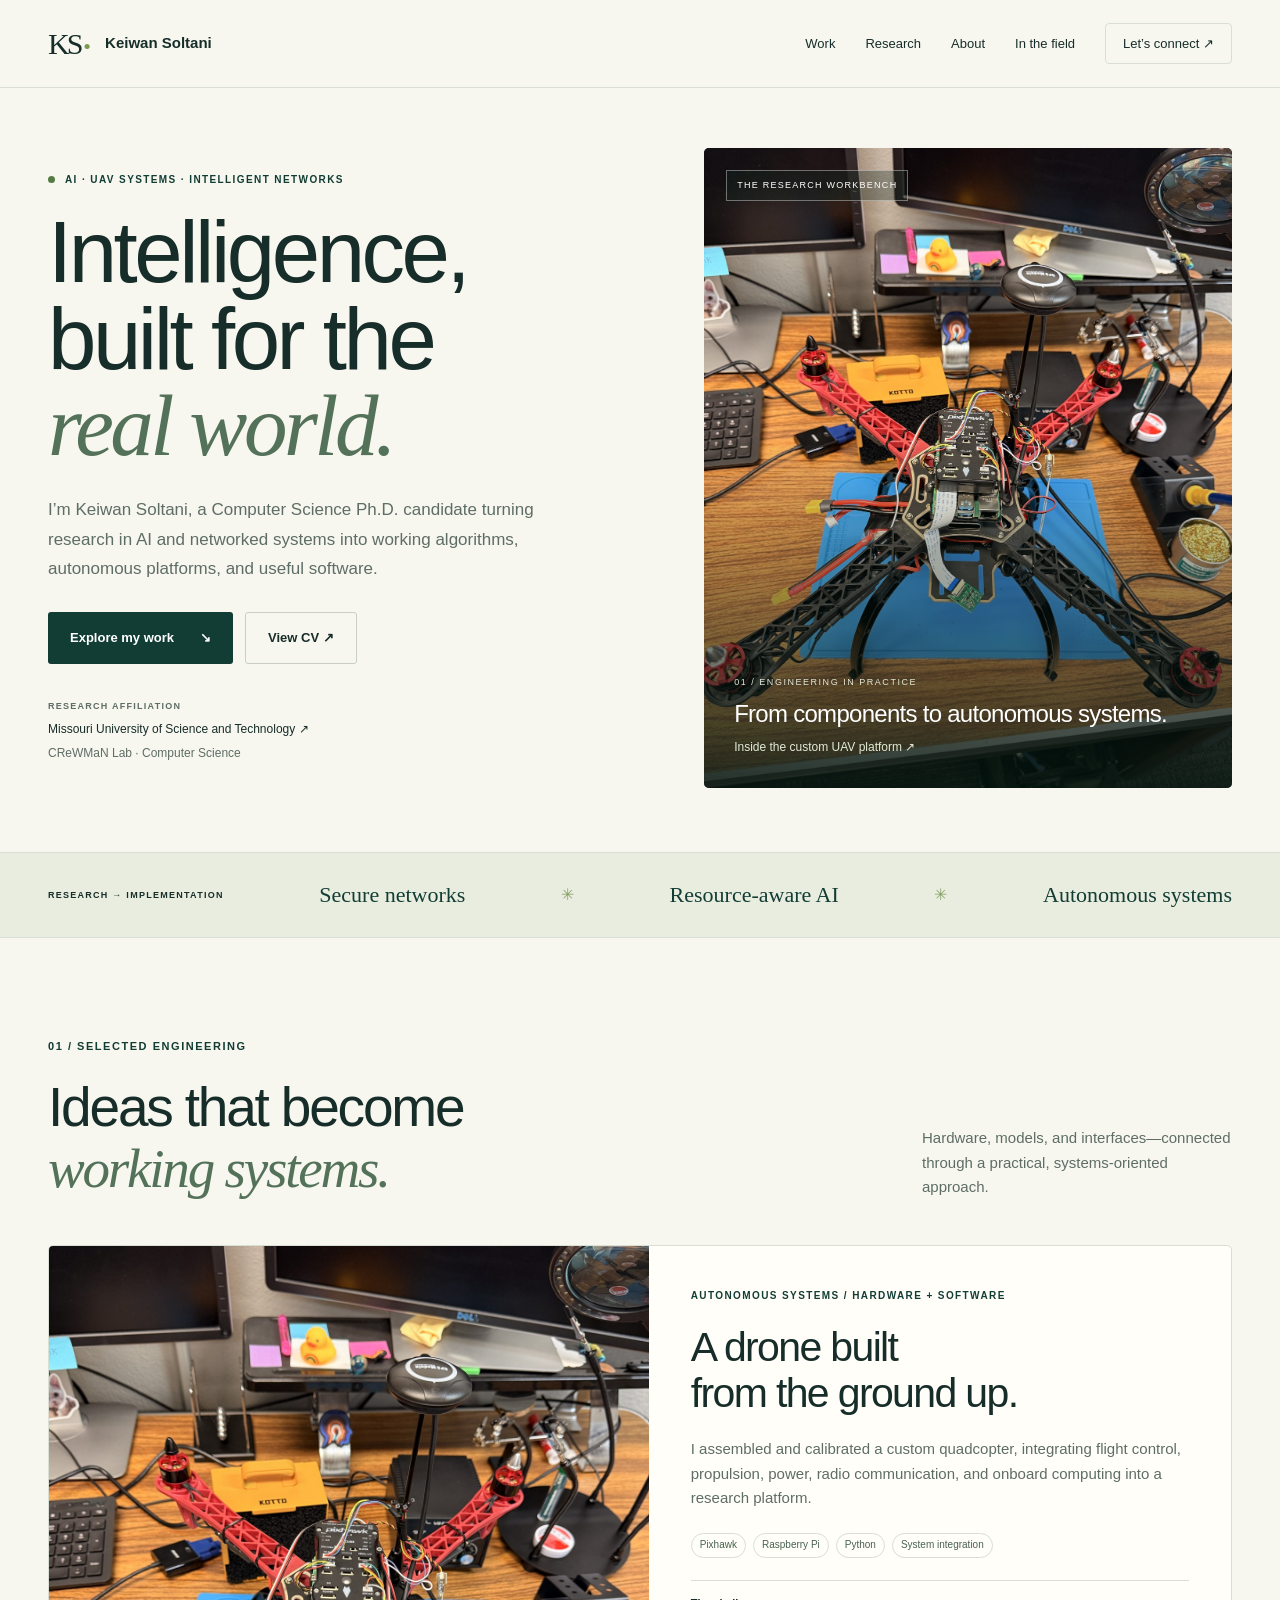
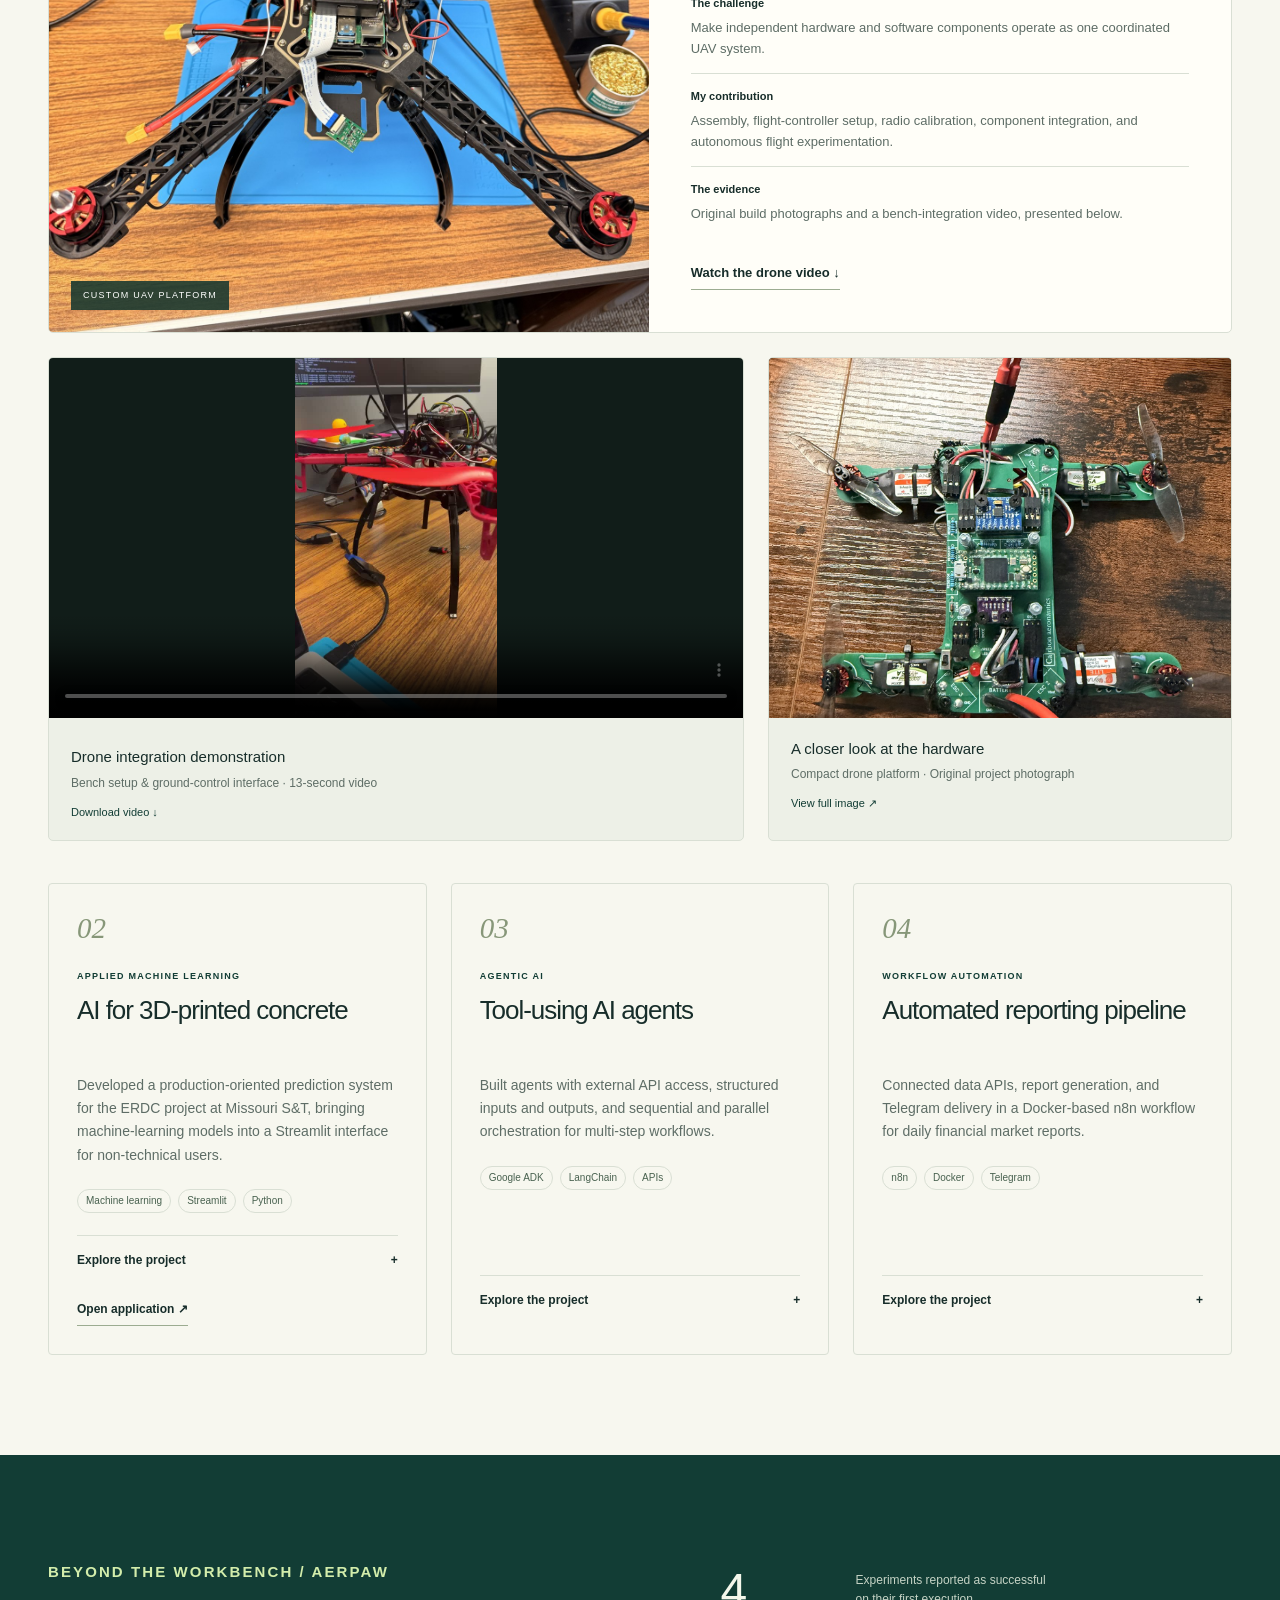
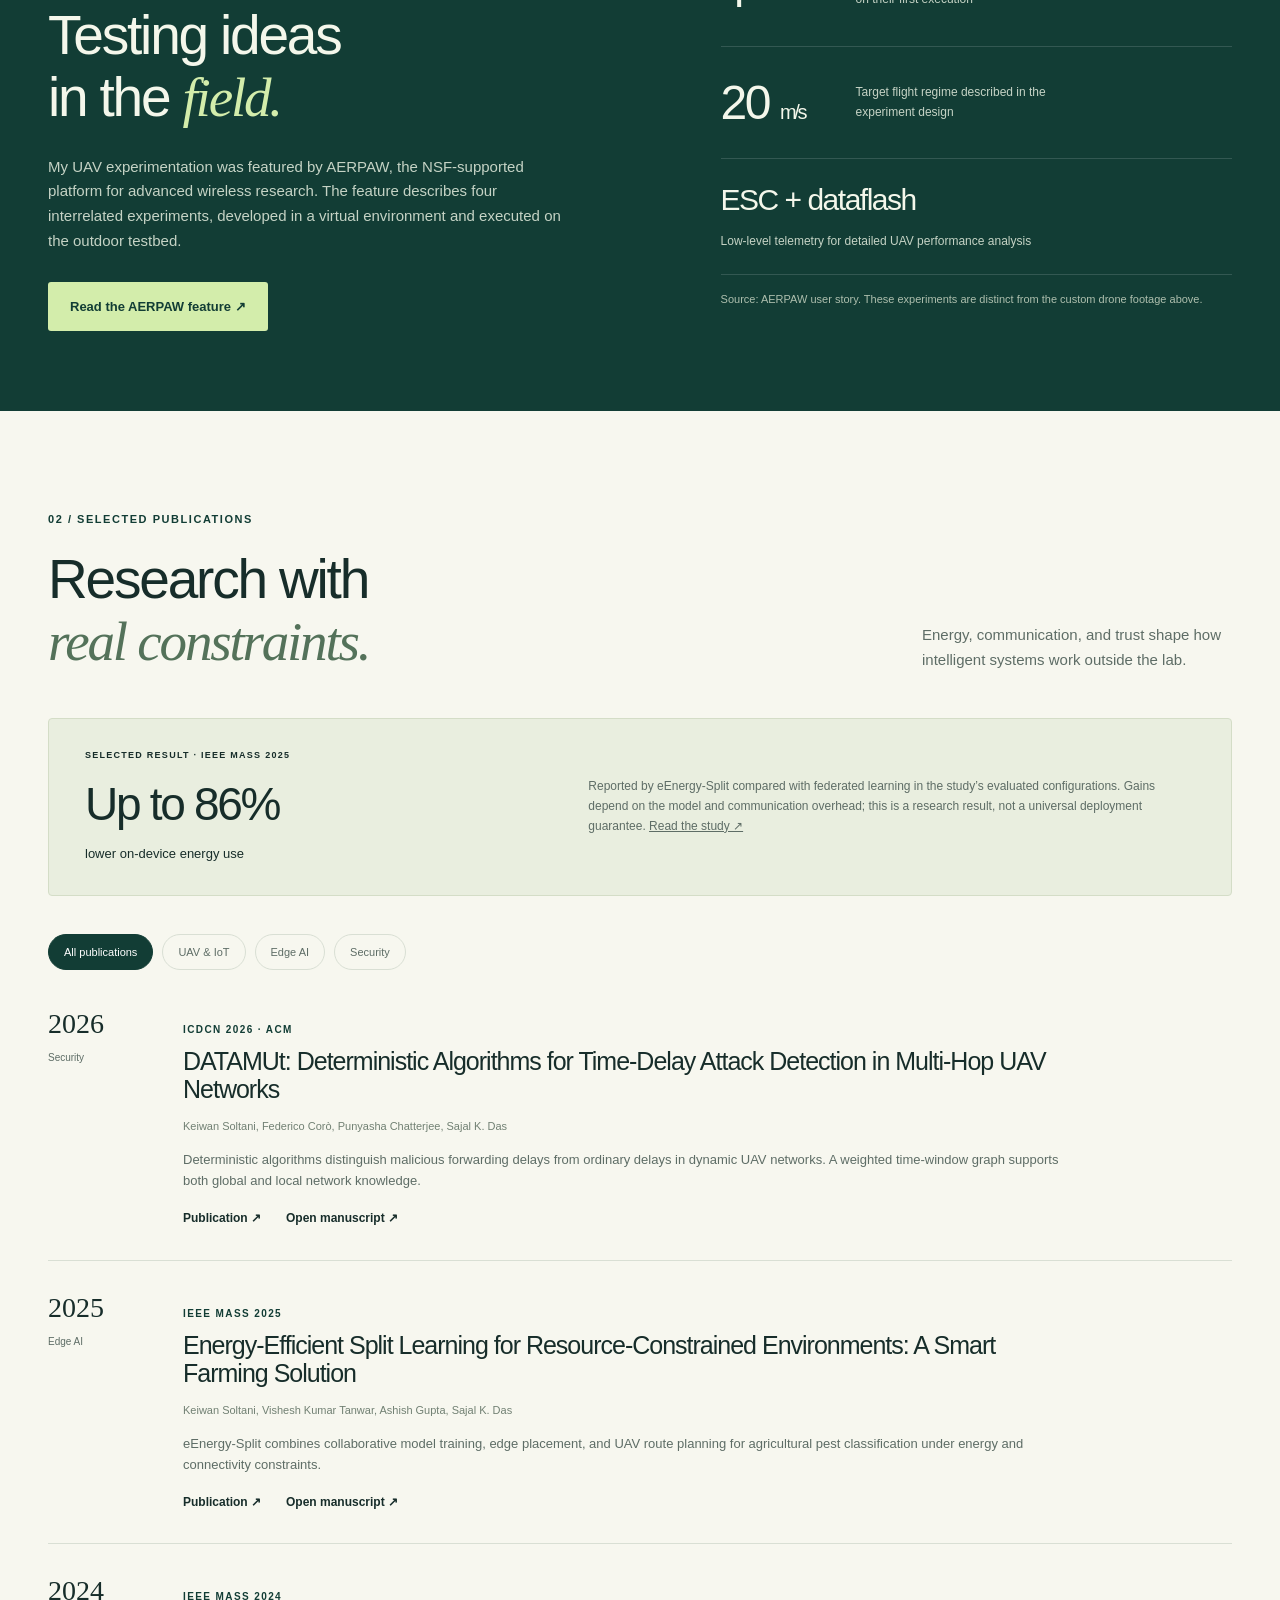
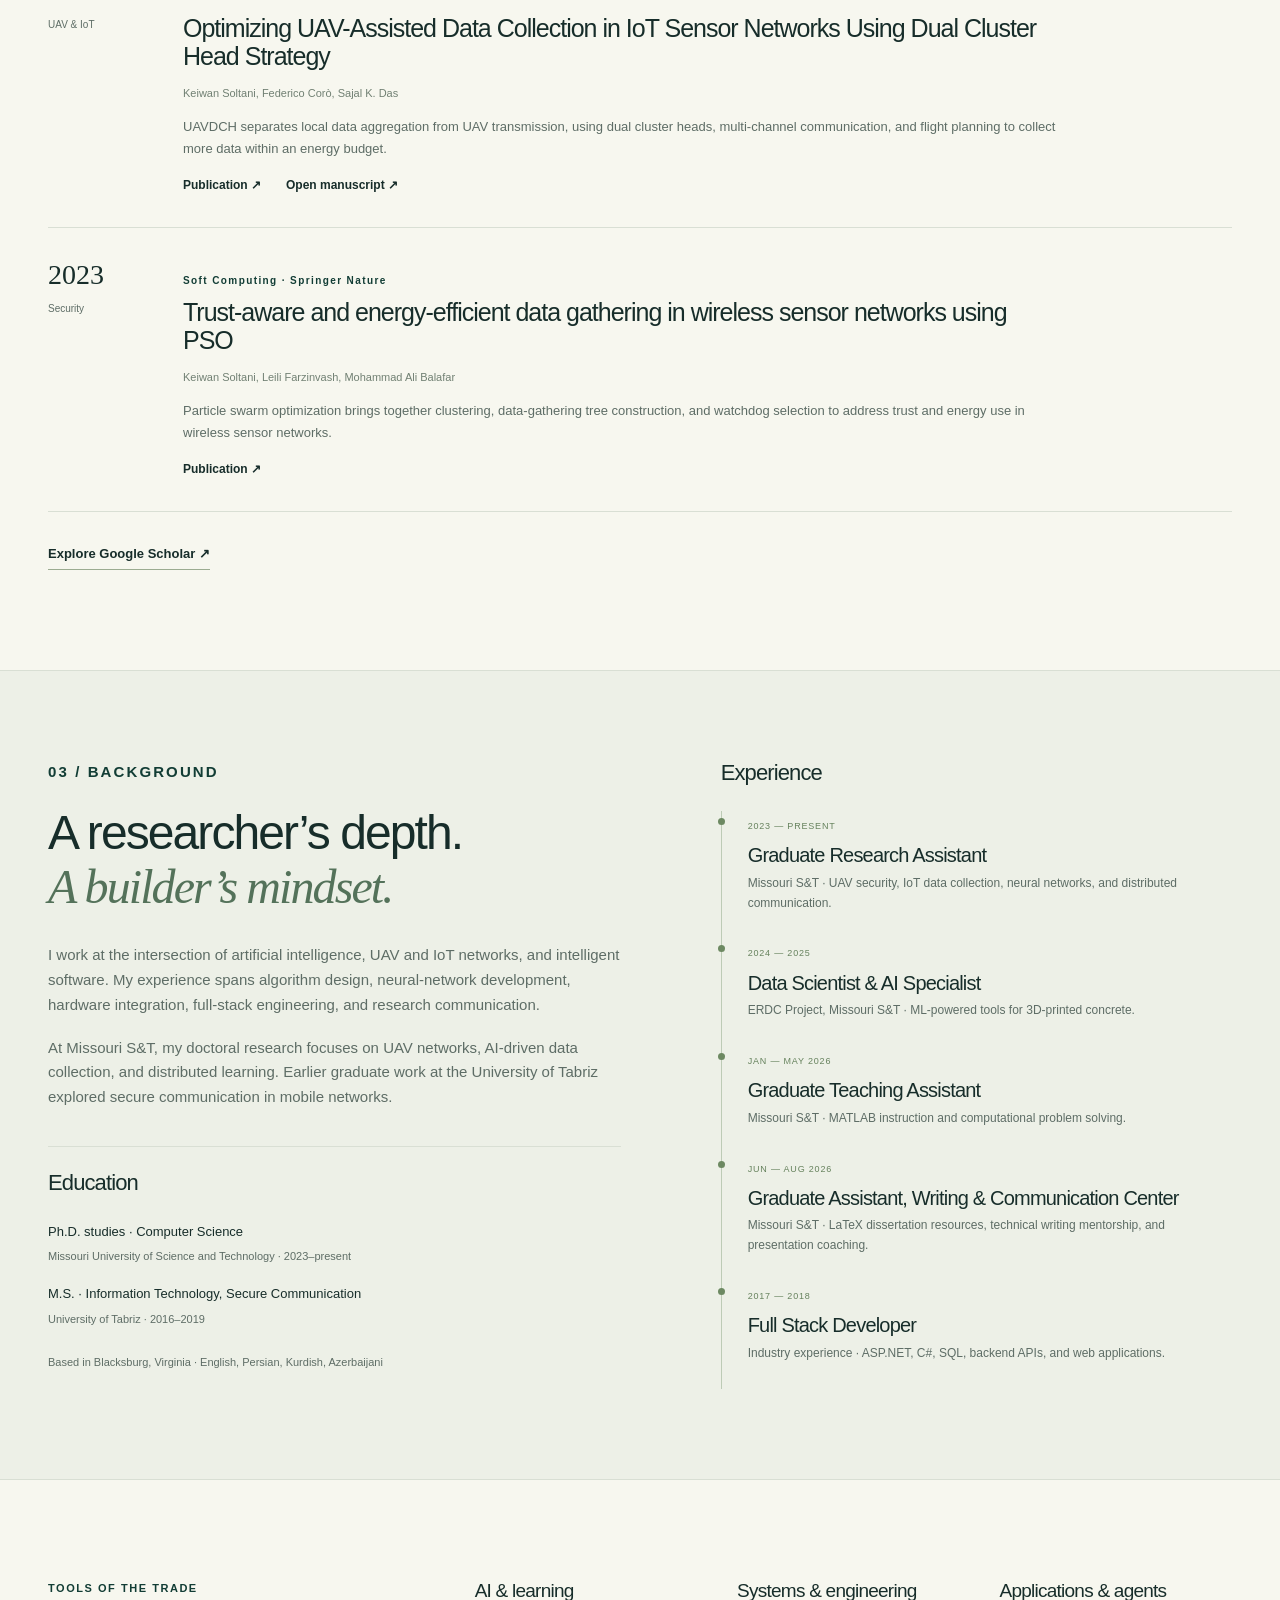
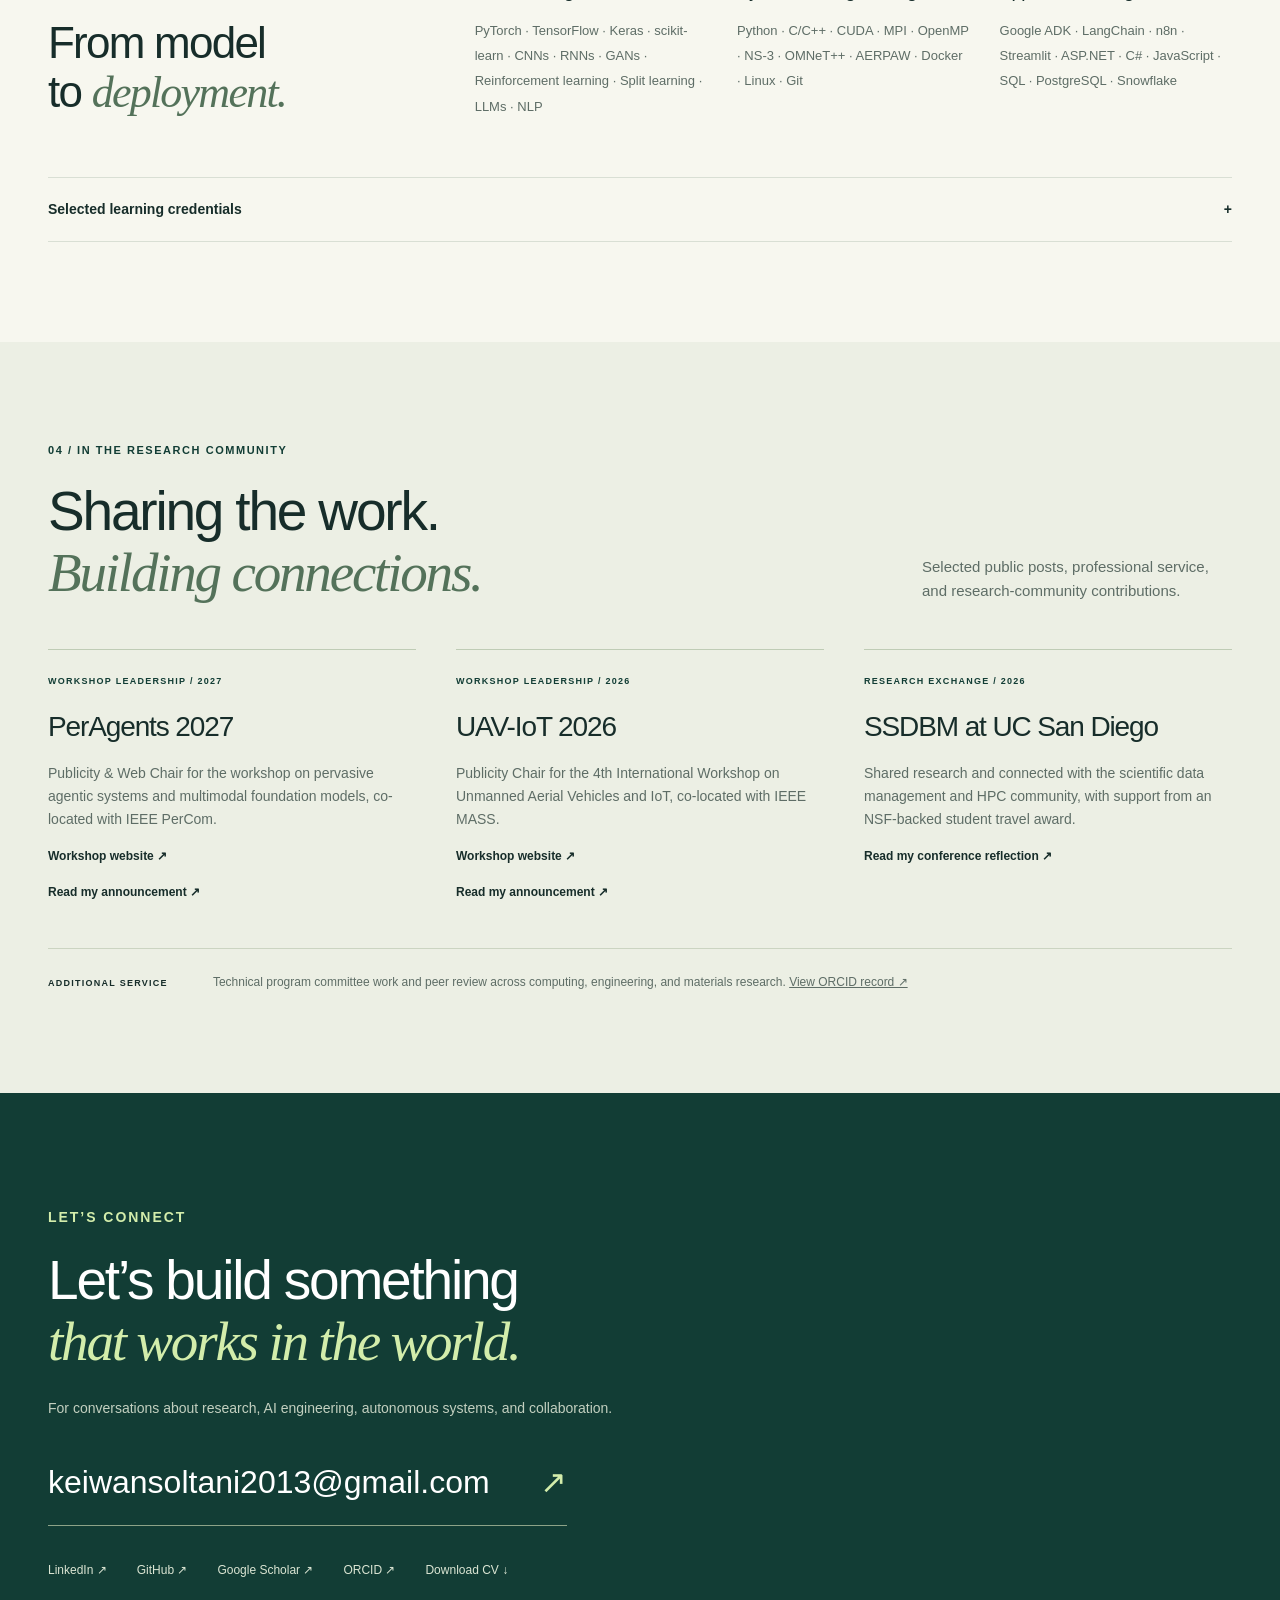
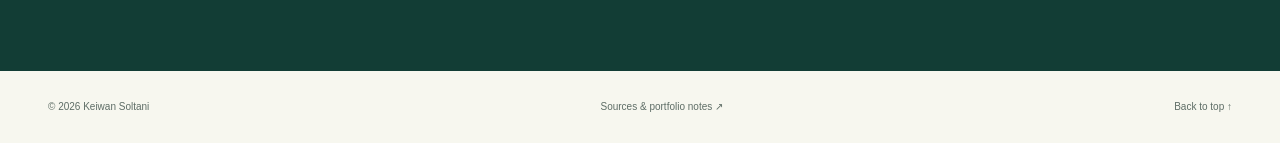
==== index.html @ 692d82db "Create professional portfolio for GitHub Pages" ====
<!doctype html><html lang="en"><head><meta charset="utf-8"><meta name="viewport" content="width=device-width,initial-scale=1"><meta name="description" content="Keiwan Soltani — Computer Science Ph.D. candidate building intelligent UAV systems, efficient machine learning, and practical AI applications."><meta name="theme-color" content="#123d35"><title>Keiwan Soltani · AI & Autonomous Systems</title><link rel="icon" href="favicon.svg" type="image/svg+xml"><link rel="stylesheet" href="style.css?v=2"></head><body>
<a class="skip" href="#main">Skip to content</a><header><a class="brand" href="#home" aria-label="Keiwan Soltani home"><span class="monogram">KS<span>•</span></span><span>Keiwan Soltani</span></a><button id="menu" aria-label="Open navigation" aria-expanded="false" aria-controls="nav">Menu <span>☰</span></button><nav id="nav"><a href="#work">Work</a><a href="#research">Research</a><a href="#about">About</a><a href="#updates">In the field</a><a class="nav-contact" href="#contact">Let’s connect ↗</a></nav></header>
<main id="main"><section class="hero wrap" id="home"><div class="hero-copy"><p class="eyebrow"><span class="dot"></span> AI · UAV SYSTEMS · INTELLIGENT NETWORKS</p><h1>Intelligence,<br>built for the<br><em>real world.</em></h1><p class="intro">I’m Keiwan Soltani, a Computer Science Ph.D. candidate turning research in AI and networked systems into working algorithms, autonomous platforms, and useful software.</p><div class="actions"><a class="button" href="#work">Explore my work <span>↘</span></a><a class="button secondary" href="assets/Keiwan_Soltani_CV.pdf" target="_blank">View CV ↗</a></div><div class="affiliation"><span class="small-label">RESEARCH AFFILIATION</span><a href="https://cs.mst.edu/research/labs/crewman/people/students/" target="_blank" rel="noopener">Missouri University of Science and Technology ↗</a><span>CReWMaN Lab · Computer Science</span></div></div><figure class="hero-photo"><img src="assets/drone.jpg" alt="Custom quadcopter on a workbench with Pixhawk flight controller, companion computer, GPS module, and integrated wiring" fetchpriority="high"><figcaption><span>01 / ENGINEERING IN PRACTICE</span><strong>From components to autonomous systems.</strong><a href="#drone">Inside the custom UAV platform ↗</a></figcaption><span class="photo-tag">THE RESEARCH WORKBENCH</span></figure></section>
<div class="focus-strip"><div class="wrap"><span>RESEARCH → IMPLEMENTATION</span><p>Secure networks</p><i>✳</i><p>Resource-aware AI</p><i>✳</i><p>Autonomous systems</p></div></div>
<section id="work" class="section wrap"><div class="section-head"><div><p class="eyebrow">01 / SELECTED ENGINEERING</p><h2>Ideas that become<br><em>working systems.</em></h2></div><p>Hardware, models, and interfaces—connected through a practical, systems-oriented approach.</p></div>
<article class="feature-project" id="drone"><div class="project-media"><img src="assets/drone.jpg" alt="Full custom quadcopter assembly on an electronics workbench" loading="lazy"><span class="media-label">CUSTOM UAV PLATFORM</span></div><div class="project-copy"><p class="eyebrow">AUTONOMOUS SYSTEMS / HARDWARE + SOFTWARE</p><h3>A drone built<br>from the ground up.</h3><p>I assembled and calibrated a custom quadcopter, integrating flight control, propulsion, power, radio communication, and onboard computing into a research platform.</p><div class="tags"><span>Pixhawk</span><span>Raspberry Pi</span><span>Python</span><span>System integration</span></div><dl class="project-details"><div><dt>The challenge</dt><dd>Make independent hardware and software components operate as one coordinated UAV system.</dd></div><div><dt>My contribution</dt><dd>Assembly, flight-controller setup, radio calibration, component integration, and autonomous flight experimentation.</dd></div><div><dt>The evidence</dt><dd>Original build photographs and a bench-integration video, presented below.</dd></div></dl><a class="inline-link" href="#flight">Watch the drone video ↓</a></div></article>
<div class="media-grid" id="flight"><figure><video controls playsinline preload="metadata" poster="assets/video-poster.jpg"><source src="assets/drone.mp4" type="video/mp4"><p>Your browser cannot play this clip. <a href="assets/drone.mp4">Download the video</a>.</p></video><figcaption><strong>Drone integration demonstration</strong><span>Bench setup & ground-control interface · 13-second video</span><a href="assets/drone.mp4" download>Download video ↓</a></figcaption></figure><figure><a href="assets/mini-drone.jpg" target="_blank" aria-label="Open detailed photograph of the compact drone"><img src="assets/mini-drone.jpg" alt="Compact quadcopter with exposed circuit boards, motor controllers, power wiring, and four propellers" loading="lazy"></a><figcaption><strong>A closer look at the hardware</strong><span>Compact drone platform · Original project photograph</span><a href="assets/mini-drone.jpg" target="_blank">View full image ↗</a></figcaption></figure></div>
<div class="project-grid"><article class="project-card"><span class="project-number">02</span><p class="eyebrow">APPLIED MACHINE LEARNING</p><h3>AI for 3D-printed concrete</h3><p>Developed a production-oriented prediction system for the ERDC project at Missouri S&T, bringing machine-learning models into a Streamlit interface for non-technical users.</p><div class="tags"><span>Machine learning</span><span>Streamlit</span><span>Python</span></div><details><summary>Explore the project <span>+</span></summary><p>Designed the application interface and connected backend models to interactive predictions, supporting practical use of AI in 3D-printed concrete optimization.</p><p class="note">Data Scientist & AI Specialist · January 2024–December 2025. Project description from the supplied CV; no public benchmark is asserted.</p></details><a class="inline-link" href="https://erdcui3dp.streamlit.app/" target="_blank" rel="noopener">Open application ↗</a></article>
<article class="project-card"><span class="project-number">03</span><p class="eyebrow">AGENTIC AI</p><h3>Tool-using AI agents</h3><p>Built agents with external API access, structured inputs and outputs, and sequential and parallel orchestration for multi-step workflows.</p><div class="tags"><span>Google ADK</span><span>LangChain</span><span>APIs</span></div><details><summary>Explore the project <span>+</span></summary><p>Implemented tool calling and session management to connect reasoning steps with automated task execution. The architecture supports coordinated workflows across multiple agents.</p><p class="note">Project described in the supplied CV. Code availability and performance benchmarks are not claimed.</p></details></article>
<article class="project-card"><span class="project-number">04</span><p class="eyebrow">WORKFLOW AUTOMATION</p><h3>Automated reporting pipeline</h3><p>Connected data APIs, report generation, and Telegram delivery in a Docker-based n8n workflow for daily financial market reports.</p><div class="tags"><span>n8n</span><span>Docker</span><span>Telegram</span></div><details><summary>Explore the project <span>+</span></summary><p>Built the end-to-end workflow to collect information about gold, silver, Bitcoin, and other cryptocurrencies, then generate and distribute reports automatically.</p><p class="note">Project described in the supplied CV. The workflow connects data collection, processing, and delivery.</p></details></article></div></section>
<section class="field-section"><div class="wrap field-layout"><div><p class="eyebrow">BEYOND THE WORKBENCH / AERPAW</p><h2>Testing ideas<br>in the <em>field.</em></h2><p>My UAV experimentation was featured by AERPAW, the NSF-supported platform for advanced wireless research. The feature describes four interrelated experiments, developed in a virtual environment and executed on the outdoor testbed.</p><a class="button light" href="https://aerpaw.org/user-story/pushing-the-limits-high-speed-uav-experimentation-and-deep-telemetry-with-aerpaw/" target="_blank" rel="noopener">Read the AERPAW feature ↗</a></div><div class="field-facts"><div><strong>4</strong><p>Experiments reported as successful on their first execution</p></div><div><strong>20 <small>m/s</small></strong><p>Target flight regime described in the experiment design</p></div><div><strong>ESC + dataflash</strong><p>Low-level telemetry for detailed UAV performance analysis</p></div><span class="note">Source: AERPAW user story. These experiments are distinct from the custom drone footage above.</span></div></div></section>
<section id="research" class="section wrap"><div class="section-head"><div><p class="eyebrow">02 / SELECTED PUBLICATIONS</p><h2>Research with<br><em>real constraints.</em></h2></div><p>Energy, communication, and trust shape how intelligent systems work outside the lab.</p></div><div class="research-highlight"><div><span class="small-label">SELECTED RESULT · IEEE MASS 2025</span><strong>Up to 86%</strong><span>lower on-device energy use</span></div><p>Reported by eEnergy-Split compared with federated learning in the study’s evaluated configurations. Gains depend on the model and communication overhead; this is a research result, not a universal deployment guarantee. <a href="https://arxiv.org/abs/2509.02549" target="_blank" rel="noopener">Read the study ↗</a></p></div><div class="filters" aria-label="Filter publications"><button class="active" aria-pressed="true" data-filter="All">All publications</button><button aria-pressed="false" data-filter="UAV & IoT">UAV & IoT</button><button aria-pressed="false" data-filter="Edge AI">Edge AI</button><button aria-pressed="false" data-filter="Security">Security</button></div><p id="pub-count" class="sr-only" aria-live="polite">4 publications shown</p><div class="publications"><article class="pub" data-category="Security"><div class="pub-year">2026<span>Security</span></div><div><p class="eyebrow">ICDCN 2026 · ACM</p><h3>DATAMUt: Deterministic Algorithms for Time-Delay Attack Detection in Multi-Hop UAV Networks</h3><p class="authors">Keiwan Soltani, Federico Corò, Punyasha Chatterjee, Sajal K. Das</p><p>Deterministic algorithms distinguish malicious forwarding delays from ordinary delays in dynamic UAV networks. A weighted time-window graph supports both global and local network knowledge.</p><div class="textlinks"><a href="https://doi.org/10.1145/3772290.3772293" target="_blank" rel="noopener">Publication ↗</a><a href="https://arxiv.org/abs/2505.07670" target="_blank" rel="noopener">Open manuscript ↗</a></div></div></article><article class="pub" data-category="Edge AI"><div class="pub-year">2025<span>Edge AI</span></div><div><p class="eyebrow">IEEE MASS 2025</p><h3>Energy-Efficient Split Learning for Resource-Constrained Environments: A Smart Farming Solution</h3><p class="authors">Keiwan Soltani, Vishesh Kumar Tanwar, Ashish Gupta, Sajal K. Das</p><p>eEnergy-Split combines collaborative model training, edge placement, and UAV route planning for agricultural pest classification under energy and connectivity constraints.</p><div class="textlinks"><a href="https://doi.org/10.1109/MASS66014.2025.00028" target="_blank" rel="noopener">Publication ↗</a><a href="https://arxiv.org/abs/2509.02549" target="_blank" rel="noopener">Open manuscript ↗</a></div></div></article><article class="pub" data-category="UAV & IoT"><div class="pub-year">2024<span>UAV & IoT</span></div><div><p class="eyebrow">IEEE MASS 2024</p><h3>Optimizing UAV-Assisted Data Collection in IoT Sensor Networks Using Dual Cluster Head Strategy</h3><p class="authors">Keiwan Soltani, Federico Corò, Sajal K. Das</p><p>UAVDCH separates local data aggregation from UAV transmission, using dual cluster heads, multi-channel communication, and flight planning to collect more data within an energy budget.</p><div class="textlinks"><a href="https://doi.org/10.1109/MASS62177.2024.00045" target="_blank" rel="noopener">Publication ↗</a><a href="https://par.nsf.gov/servlets/purl/10634068" target="_blank" rel="noopener">Open manuscript ↗</a></div></div></article><article class="pub" data-category="Security"><div class="pub-year">2023<span>Security</span></div><div><p class="eyebrow">Soft Computing · Springer Nature</p><h3>Trust-aware and energy-efficient data gathering in wireless sensor networks using PSO</h3><p class="authors">Keiwan Soltani, Leili Farzinvash, Mohammad Ali Balafar</p><p>Particle swarm optimization brings together clustering, data-gathering tree construction, and watchdog selection to address trust and energy use in wireless sensor networks.</p><div class="textlinks"><a href="https://doi.org/10.1007/s00500-023-07856-z" target="_blank" rel="noopener">Publication ↗</a></div></div></article></div><a class="inline-link" href="https://scholar.google.com/citations?user=CC1VnzsAAAAJ&hl=en" target="_blank" rel="noopener">Explore Google Scholar ↗</a></section>
<section id="about" class="about-section"><div class="wrap about-layout"><div><p class="eyebrow">03 / BACKGROUND</p><h2>A researcher’s depth.<br><em>A builder’s mindset.</em></h2><p>I work at the intersection of artificial intelligence, UAV and IoT networks, and intelligent software. My experience spans algorithm design, neural-network development, hardware integration, full-stack engineering, and research communication.</p><p>At Missouri S&T, my doctoral research focuses on UAV networks, AI-driven data collection, and distributed learning. Earlier graduate work at the University of Tabriz explored secure communication in mobile networks.</p><div class="education"><h3>Education</h3><p><strong>Ph.D. studies · Computer Science</strong><span>Missouri University of Science and Technology · 2023–present</span></p><p><strong>M.S. · Information Technology, Secure Communication</strong><span>University of Tabriz · 2016–2019</span></p></div><p class="location">Based in Blacksburg, Virginia · English, Persian, Kurdish, Azerbaijani</p></div><div class="timeline"><h3>Experience</h3><article><span>2023 — PRESENT</span><h4>Graduate Research Assistant</h4><p>Missouri S&T · UAV security, IoT data collection, neural networks, and distributed communication.</p></article><article><span>2024 — 2025</span><h4>Data Scientist & AI Specialist</h4><p>ERDC Project, Missouri S&T · ML-powered tools for 3D-printed concrete.</p></article><article><span>JAN — MAY 2026</span><h4>Graduate Teaching Assistant</h4><p>Missouri S&T · MATLAB instruction and computational problem solving.</p></article><article><span>JUN — AUG 2026</span><h4>Graduate Assistant, Writing & Communication Center</h4><p>Missouri S&T · LaTeX dissertation resources, technical writing mentorship, and presentation coaching.</p></article><article><span>2017 — 2018</span><h4>Full Stack Developer</h4><p>Industry experience · ASP.NET, C#, SQL, backend APIs, and web applications.</p></article></div></div></section>
<section class="section wrap capabilities"><div><p class="eyebrow">TOOLS OF THE TRADE</p><h2>From model<br>to <em>deployment.</em></h2></div><div class="skill-columns"><div><h3>AI & learning</h3><p>PyTorch · TensorFlow · Keras · scikit-learn · CNNs · RNNs · GANs · Reinforcement learning · Split learning · LLMs · NLP</p></div><div><h3>Systems & engineering</h3><p>Python · C/C++ · CUDA · MPI · OpenMP · NS-3 · OMNeT++ · AERPAW · Docker · Linux · Git</p></div><div><h3>Applications & agents</h3><p>Google ADK · LangChain · n8n · Streamlit · ASP.NET · C# · JavaScript · SQL · PostgreSQL · Snowflake</p></div></div><details class="credentials"><summary>Selected learning credentials <span>+</span></summary><div><a href="https://courses.nvidia.com/certificates/72aefeae797c41b382a0099c1ffd6757/" target="_blank">Fundamentals of Deep Learning · NVIDIA ↗</a><a href="https://academy.langchain.com/certificates/wjujzbauqf" target="_blank">LangGraph Essentials – Python · LangChain Academy ↗</a><a href="https://coursera.org/verify/L3647NFB7K6J" target="_blank">Supervised Machine Learning: Regression and Classification ↗</a><a href="https://www.datacamp.com/completed/statement-of-accomplishment/track/ca4b25d08356b08bb5f47f8d3e762c70e92acfa1" target="_blank">Associate Data Engineer in SQL · DataCamp ↗</a></div></details></section>
<section id="updates" class="updates-section section"><div class="wrap"><div class="section-head"><div><p class="eyebrow">04 / IN THE RESEARCH COMMUNITY</p><h2>Sharing the work.<br><em>Building connections.</em></h2></div><p>Selected public posts, professional service, and research-community contributions.</p></div><div class="update-grid"><article><p class="eyebrow">WORKSHOP LEADERSHIP / 2027</p><h3>PerAgents 2027</h3><p>Publicity & Web Chair for the workshop on pervasive agentic systems and multimodal foundation models, co-located with IEEE PerCom.</p><a href="https://peragents.github.io/2027/" target="_blank">Workshop website ↗</a><a href="https://www.linkedin.com/posts/keiwan-soltani_peragents2027-percom2027-edgeai-activity-7507898880261337088-XW0P" target="_blank">Read my announcement ↗</a></article><article><p class="eyebrow">WORKSHOP LEADERSHIP / 2026</p><h3>UAV-IoT 2026</h3><p>Publicity Chair for the 4th International Workshop on Unmanned Aerial Vehicles and IoT, co-located with IEEE MASS.</p><a href="https://uav-iot.github.io/" target="_blank">Workshop website ↗</a><a href="https://www.linkedin.com/posts/keiwan-soltani_unmanned-aerial-vehicles-and-iot-activity-7498731604882935808-dtAT" target="_blank">Read my announcement ↗</a></article><article><p class="eyebrow">RESEARCH EXCHANGE / 2026</p><h3>SSDBM at UC San Diego</h3><p>Shared research and connected with the scientific data management and HPC community, with support from an NSF-backed student travel award.</p><a href="https://www.linkedin.com/posts/keiwan-soltani_ssdbm2026-scientificdatamanagement-hpc-activity-7494820489182277632-N_vb" target="_blank">Read my conference reflection ↗</a></article></div><div class="service-note"><span class="small-label">ADDITIONAL SERVICE</span><p>Technical program committee work and peer review across computing, engineering, and materials research. <a href="https://orcid.org/0000-0002-6938-196X" target="_blank">View ORCID record ↗</a></p></div></div></section>
<section id="contact" class="contact-section"><div class="wrap"><p class="eyebrow">LET’S CONNECT</p><h2>Let’s build something<br><em>that works in the world.</em></h2><p>For conversations about research, AI engineering, autonomous systems, and collaboration.</p><a class="email" href="mailto:keiwansoltani2013@gmail.com">keiwansoltani2013@gmail.com <span>↗</span></a><div class="contact-links"><a href="https://www.linkedin.com/in/keiwan-soltani" target="_blank">LinkedIn ↗</a><a href="https://github.com/keiwansoltani" target="_blank">GitHub ↗</a><a href="https://scholar.google.com/citations?user=CC1VnzsAAAAJ&hl=en" target="_blank">Google Scholar ↗</a><a href="https://orcid.org/0000-0002-6938-196X" target="_blank">ORCID ↗</a><a href="assets/Keiwan_Soltani_CV.pdf" download>Download CV ↓</a></div></div></section></main><footer class="wrap"><span>© 2026 Keiwan Soltani</span><a href="sources.html">Sources & portfolio notes ↗</a><a href="#home">Back to top ↑</a></footer><script src="script.js"></script></body></html>
---- style.css ----
:root{--ink:#172d2a;--green:#123d35;--muted:#5e6d66;--paper:#f7f7ef;--line:#d9dfd4;--lime:#d3edab;--serif:Georgia,'Times New Roman',serif}*{box-sizing:border-box}html{scroll-behavior:smooth;scroll-padding-top:100px}body{margin:0;background:var(--paper);color:var(--ink);font-family:Arial,Helvetica,sans-serif;font-size:16px;line-height:1.65}a{color:inherit;text-decoration:none}a:hover{text-decoration:underline;text-underline-offset:5px}a,button,summary{-webkit-tap-highlight-color:transparent}a:focus-visible,button:focus-visible,summary:focus-visible{outline:3px solid #609b2c;outline-offset:6px}button,summary{cursor:pointer}button{font:inherit}img{max-width:100%;display:block}figure,p{margin:0}p+p{margin-top:18px}h1,h2,h3,h4{line-height:1.12;margin:0;font-weight:500;letter-spacing:-.04em}h1{font-size:clamp(62px,6.8vw,104px);line-height:.99}h2{font-size:clamp(38px,4.3vw,62px)}h3{font-size:28px}h4{font-size:21px}em{font-family:var(--serif);font-weight:400;color:#54725a}p{color:var(--muted)}.wrap{width:min(1240px,calc(100% - 96px));margin:auto}.section{padding:100px 0}.eyebrow,.small-label{font-size:11px;font-weight:700;letter-spacing:.14em;line-height:1.5}.eyebrow{margin-bottom:22px;color:var(--green)}header{height:88px;padding:0 48px;display:flex;align-items:center;justify-content:space-between;border-bottom:1px solid var(--line);background:rgba(247,247,239,.97);position:sticky;top:0;z-index:20}.brand{display:flex;align-items:center;gap:17px;font-size:15px;font-weight:600}.monogram{font:30px var(--serif);letter-spacing:-3px}.monogram span{color:#7c9b52;font-size:22px;margin-left:3px}nav{display:flex;align-items:center;gap:30px;font-size:13px}nav .nav-contact{border:1px solid var(--line);padding:9px 17px;border-radius:4px}#menu{display:none}.hero{display:grid;grid-template-columns:1.12fr 1fr;gap:65px;padding-top:60px;padding-bottom:64px;align-items:center}.hero .eyebrow{font-size:10px;display:flex;gap:10px;align-items:center}.dot{height:7px;width:7px;background:#547b43;border-radius:50%}.intro{font-size:17px;line-height:1.75;max-width:490px;margin-top:26px}.actions{display:flex;gap:12px;margin-top:28px;flex-wrap:wrap}.button{display:inline-flex;align-items:center;justify-content:space-between;gap:26px;padding:14px 22px;background:var(--green);color:white;font-size:13px;font-weight:600;border-radius:3px;transition:background .2s}.button:hover{background:#28574b;text-decoration:none}.button.secondary{background:transparent;color:var(--ink);border:1px solid #c9d0c3}.affiliation{display:flex;flex-direction:column;margin-top:36px;font-size:12px;gap:4px;color:var(--muted)}.affiliation .small-label{font-size:9px;margin-bottom:3px}.affiliation a{color:var(--ink)}.hero-photo{position:relative;height:640px;background:#15372e;border-radius:5px;overflow:hidden}.hero-photo>img{width:100%;height:100%;object-fit:cover;object-position:50% 49%}.hero-photo:after{content:'';position:absolute;inset:45% 0 0;background:linear-gradient(transparent,rgba(4,20,15,.88))}.hero-photo figcaption{position:absolute;bottom:30px;left:30px;right:24px;z-index:1;color:white;display:grid;gap:9px}.hero-photo figcaption span{font-size:9px;letter-spacing:.17em;color:#e0e8d5}.hero-photo strong{font-size:24px;font-weight:500;line-height:1.25;letter-spacing:-.03em}.hero-photo figcaption a{font-size:12px;color:#e3ecd6}.photo-tag{position:absolute;top:22px;left:22px;color:white;border:1px solid #ffffff60;background:#12292155;padding:7px 10px;font-size:9px;letter-spacing:.14em}.focus-strip{background:#e9eddf;border-block:1px solid var(--line)}.focus-strip .wrap{display:flex;justify-content:space-between;align-items:center;gap:20px;padding-block:24px}.focus-strip span{font-size:9px;letter-spacing:.14em;font-weight:700}.focus-strip p{font-family:var(--serif);font-size:22px;color:var(--green)}.focus-strip i{font-style:normal;color:#88a267}.section-head{display:flex;justify-content:space-between;align-items:flex-end;gap:60px;margin-bottom:45px}.section-head>p{max-width:310px;font-size:15px}.feature-project{display:grid;grid-template-columns:1.03fr 1fr;border:1px solid var(--line);border-radius:5px;overflow:hidden;background:#fffef8}.project-media{position:relative;min-height:610px}.project-media img{width:100%;height:100%;object-fit:cover;position:absolute}.media-label{position:absolute;bottom:22px;left:22px;color:white;background:#15372ede;padding:7px 12px;font-size:9px;letter-spacing:.14em}.project-copy{padding:42px}.project-copy h3{font-size:41px;margin-bottom:20px}.project-copy>.eyebrow{font-size:10px}.project-copy>p{font-size:15px}.tags{display:flex;flex-wrap:wrap;gap:7px;margin:22px 0}.tags span{border:1px solid var(--line);font-size:10px;padding:3px 8px;border-radius:20px;color:#496250}.project-details{margin:22px 0}.project-details>div{padding:13px 0;border-top:1px solid var(--line)}dt{font-size:11px;font-weight:700;margin-bottom:5px}dd{margin:0;font-size:13px;color:var(--muted);line-height:1.65}.inline-link{font-size:13px;font-weight:600;border-bottom:1px solid #9cac91;padding-bottom:5px;display:inline-block}.media-grid{display:grid;grid-template-columns:1.5fr 1fr;gap:24px;margin-top:24px}.media-grid figure{background:#edf0e7;border:1px solid var(--line);border-radius:5px;overflow:hidden}.media-grid video,.media-grid img{width:100%;height:360px;object-fit:contain;background:#111d19}.media-grid img{object-fit:cover;object-position:center 46%}.media-grid figcaption{padding:19px 22px;display:flex;flex-direction:column;gap:4px;font-size:12px;color:var(--muted)}.media-grid figcaption strong{font-size:15px;color:var(--ink);font-weight:500}.media-grid figcaption a{font-size:11px;color:var(--green);margin-top:5px}.project-grid{display:grid;grid-template-columns:repeat(3,1fr);gap:24px;margin-top:42px}.project-card{padding:28px;border:1px solid var(--line);border-radius:4px;display:flex;flex-direction:column;align-items:start}.project-number{font:italic 29px var(--serif);color:#879779;margin-bottom:25px}.project-card .eyebrow{font-size:9px;margin-bottom:13px}.project-card h3{font-size:26px;min-height:60px;margin-bottom:18px}.project-card>p{font-size:14px}.project-card .tags{margin-bottom:22px}.project-card details{width:100%;margin-top:auto;font-size:13px;border-top:1px solid var(--line)}summary{list-style:none;display:flex;align-items:center;justify-content:space-between;gap:12px;padding:15px 0;font-size:12px;font-weight:600}summary::-webkit-details-marker{display:none}details[open] summary span{transform:rotate(45deg)}details p{margin-bottom:15px}.note{font-size:11px;line-height:1.6}.project-card>.inline-link{margin-top:14px;font-size:12px}.field-section{background:var(--green);color:#f4f7eb;padding:80px 0}.field-layout{display:grid;grid-template-columns:1.1fr 1fr;gap:110px}.field-section .eyebrow{color:var(--lime)}.field-section em{color:var(--lime)}.field-section p{color:#c5d3c5;max-width:520px;margin-top:26px;font-size:15px}.field-section .button{margin-top:28px}.button.light{background:var(--lime);color:var(--green)}.field-facts>div{border-bottom:1px solid #ffffff24;padding:16px 0;display:flex;gap:25px;align-items:center}.field-facts strong{font-size:48px;letter-spacing:-.05em;white-space:nowrap;min-width:110px;font-weight:400}.field-facts small{font-size:20px}.field-facts p{font-size:12px;margin:0;max-width:200px}.field-facts>div:nth-child(3){display:block}.field-facts>div:nth-child(3) strong{font-size:30px}.field-facts>div:nth-child(3) p{max-width:none;margin:7px 0}.field-facts>.note{display:block;color:#aebfae;margin-top:16px}.research-highlight{display:grid;grid-template-columns:1fr 1.4fr;gap:70px;background:#e9eedf;border:1px solid #d4ddc7;border-radius:4px;padding:30px 36px;margin-bottom:38px;align-items:center}.research-highlight>div{display:grid}.research-highlight .small-label{font-size:9px}.research-highlight strong{font-size:46px;letter-spacing:-.05em;font-weight:500;margin-top:5px}.research-highlight span:last-child{font-size:13px}.research-highlight p{font-size:12px}.research-highlight a{display:inline-block;text-decoration:underline}.filters{display:flex;gap:9px;flex-wrap:wrap;margin-bottom:7px}.filters button{border:1px solid var(--line);border-radius:30px;padding:8px 15px;background:transparent;color:var(--muted);font-size:11px}.filters button.active{background:var(--green);color:white;border-color:var(--green)}.pub{display:grid;grid-template-columns:110px 1fr;gap:25px;border-bottom:1px solid var(--line);padding:31px 0}.pub[hidden]{display:none}.pub-year{font:28px var(--serif)}.pub-year span{display:block;font:10px Arial;color:var(--muted);margin-top:12px}.pub .eyebrow{font-size:10px;margin-bottom:10px}.pub h3{font-size:25px;max-width:870px}.pub p{font-size:13px;max-width:880px;margin-top:14px}.pub .authors{font-size:11px;color:#718073}.textlinks{display:flex;gap:25px;margin-top:17px;font-size:12px;font-weight:600}.publications{margin-bottom:28px}.about-section{padding:90px 0;background:#edf0e7;border-block:1px solid var(--line)}.about-layout{display:grid;grid-template-columns:1.12fr 1fr;gap:100px}.about-layout h2{font-size:48px;margin-bottom:30px}.about-layout>div>p{font-size:15px}.education{margin-top:36px;padding-top:24px;border-top:1px solid var(--line)}.education h3,.timeline>h3{font-size:22px;margin-bottom:25px}.education p{font-size:13px}.education strong{color:var(--ink);font-weight:500;display:block}.education span{display:block;font-size:11px;margin-top:5px}.about-layout .location{font-size:11px;margin-top:25px}.timeline article{border-left:1px solid #bdcbb6;padding:0 0 25px 26px;position:relative}.timeline article:before{content:'';width:7px;height:7px;border-radius:50%;position:absolute;background:#6d8962;left:-4px;top:7px}.timeline article>span{font-size:9px;letter-spacing:.09em;color:#66825d}.timeline h4{font-size:20px;margin:7px 0}.timeline p{font-size:12px}.capabilities{display:grid;grid-template-columns:1fr 2fr;gap:48px}.capabilities h2{font-size:44px}.skill-columns{display:grid;grid-template-columns:repeat(3,1fr);gap:30px}.skill-columns h3{font-size:19px;margin-bottom:17px}.skill-columns p{font-size:13px;line-height:1.95}.credentials{grid-column:1/-1;border-block:1px solid var(--line);margin-top:10px}.credentials summary{font-size:14px;padding:20px 0}.credentials>div{display:grid;grid-template-columns:1fr 1fr;gap:15px;padding:0 0 25px;font-size:12px}.updates-section{background:#ecefe4}.update-grid{display:grid;grid-template-columns:repeat(3,1fr);gap:40px}.update-grid article{border-top:1px solid #bfccb5;padding-top:25px}.update-grid .eyebrow{font-size:9px}.update-grid h3{font-size:28px;margin-bottom:20px}.update-grid p{font-size:14px}.update-grid a{display:block;margin-top:16px;font-size:12px;font-weight:600}.service-note{border-top:1px solid #cbd4c1;display:flex;gap:45px;margin-top:45px;padding-top:24px;align-items:baseline}.service-note .small-label{white-space:nowrap;font-size:9px}.service-note p{font-size:12px}.service-note a{text-decoration:underline}.contact-section{background:var(--green);color:white;padding:90px 0}.contact-section .eyebrow{color:var(--lime)}.contact-section em{color:var(--lime)}.contact-section p{color:#c3d0c0;margin-top:24px;font-size:14px}.email{display:inline-flex;gap:50px;justify-content:space-between;font-size:clamp(18px,2.5vw,34px);border-bottom:1px solid #8da388;padding:16px 0;margin-top:20px;max-width:100%;overflow-wrap:anywhere}.email span{color:var(--lime)}.contact-links{display:flex;gap:30px;flex-wrap:wrap;margin-top:35px;font-size:12px;color:#dbe5d3}footer{display:flex;justify-content:space-between;gap:20px;padding-block:28px;font-size:10px;color:var(--muted)}.skip{position:fixed;top:-100px;left:20px;background:var(--green);color:white;padding:10px 20px;z-index:99}.skip:focus{top:10px}.sr-only{position:absolute;width:1px;height:1px;overflow:hidden;clip:rect(0,0,0,0)}
@media(min-width:1500px){.hero-photo{height:670px}}@media(max-width:1100px){.wrap{width:calc(100% - 64px)}header{padding:0 32px}.hero{gap:35px}.hero-photo{height:590px}.hero h1{font-size:75px}.project-copy{padding:28px}.project-copy h3{font-size:34px}.field-layout{gap:55px}.about-layout{gap:50px}.capabilities{gap:30px;grid-template-columns:1fr 2fr}.skill-columns{gap:20px}.project-card{padding:22px}.project-grid{gap:18px}}@media(max-width:760px){html{scroll-padding-top:76px}.wrap{width:calc(100% - 40px)}header{height:70px;padding:0 20px}.brand{font-size:13px;gap:12px}#menu{display:flex;gap:10px;align-items:center;border:0;background:transparent;font-size:12px;color:var(--ink)}nav{display:none;position:absolute;left:0;right:0;top:70px;background:var(--paper);padding:24px;border-bottom:1px solid var(--line);flex-direction:column;align-items:stretch;gap:20px}nav.open{display:flex}.hero{grid-template-columns:1fr;padding-top:38px;gap:32px;padding-bottom:35px}.hero h1{font-size:clamp(60px,13vw,88px)}.intro{font-size:16px}.hero-photo{height:470px}.affiliation{margin-top:27px}.hero-photo figcaption{bottom:25px;left:25px}.focus-strip .wrap{flex-wrap:wrap;justify-content:center;gap:12px;padding-block:18px}.focus-strip span{width:100%;text-align:center;font-size:8px}.focus-strip p{font-size:15px}.focus-strip i{font-size:10px}.section{padding:62px 0}.section-head{display:block;margin-bottom:30px}.section-head>p{margin-top:22px;max-width:440px;font-size:14px}.eyebrow{font-size:10px;margin-bottom:18px}.feature-project{grid-template-columns:1fr}.project-media{min-height:430px}.project-copy{padding:28px}.project-copy h3{font-size:36px}.media-grid{grid-template-columns:1fr;gap:18px}.media-grid video{height:auto;max-height:420px;min-height:230px}.media-grid img{height:360px}.project-grid{grid-template-columns:1fr;margin-top:28px}.project-card{padding:27px}.project-card h3{min-height:auto;font-size:29px}.project-number{margin-bottom:20px}.field-section{padding:55px 0}.field-layout{grid-template-columns:1fr;gap:28px}.field-facts>div{justify-content:space-between}.field-facts p{max-width:210px}.field-facts strong{font-size:43px}.research-highlight{grid-template-columns:1fr;gap:18px;padding:26px}.research-highlight strong{font-size:44px}.pub{grid-template-columns:1fr;gap:15px;padding:28px 0}.pub-year{display:flex;gap:16px;align-items:center;font-size:23px}.pub-year span{margin:0}.pub h3{font-size:23px}.about-section{padding:60px 0}.about-layout{grid-template-columns:1fr;gap:45px}.about-layout h2{font-size:39px}.capabilities{grid-template-columns:1fr}.skill-columns{grid-template-columns:1fr;gap:25px}.skill-columns h3{margin-bottom:8px}.credentials>div{grid-template-columns:1fr}.update-grid{grid-template-columns:1fr;gap:28px}.service-note{display:block}.service-note p{margin-top:12px}.contact-section{padding:60px 0}.contact-section h2{font-size:39px}.email{font-size:19px;gap:15px}.contact-links{gap:18px}footer{flex-wrap:wrap;font-size:10px}footer span{width:100%}}@media(prefers-reduced-motion:reduce){html{scroll-behavior:auto}*{transition:none!important}}@media print{header,.filters,video,.actions,#menu{display:none!important}.hero,.feature-project,.about-layout,.field-layout{display:block}.hero-photo{height:400px}.section{padding:25px 0}.wrap{width:100%}.project-grid,.update-grid{display:block}.project-card{break-inside:avoid;margin-bottom:20px}a{overflow-wrap:anywhere}body{background:white}.contact-section,.field-section{background:#eee;color:#172d2a;padding:25px}.contact-section p,.field-section p{color:#172d2a}h2{font-size:32px}}
.hero>*{min-width:0}@media(max-width:420px){.hero h1{font-size:14vw}.hero .eyebrow{font-size:8px;letter-spacing:.08em}.hero-photo{height:400px}.email{font-size:16px;gap:8px}.contact-section h2{font-size:34px}.field-facts strong{font-size:35px;min-width:95px}.field-facts>div{gap:15px}}
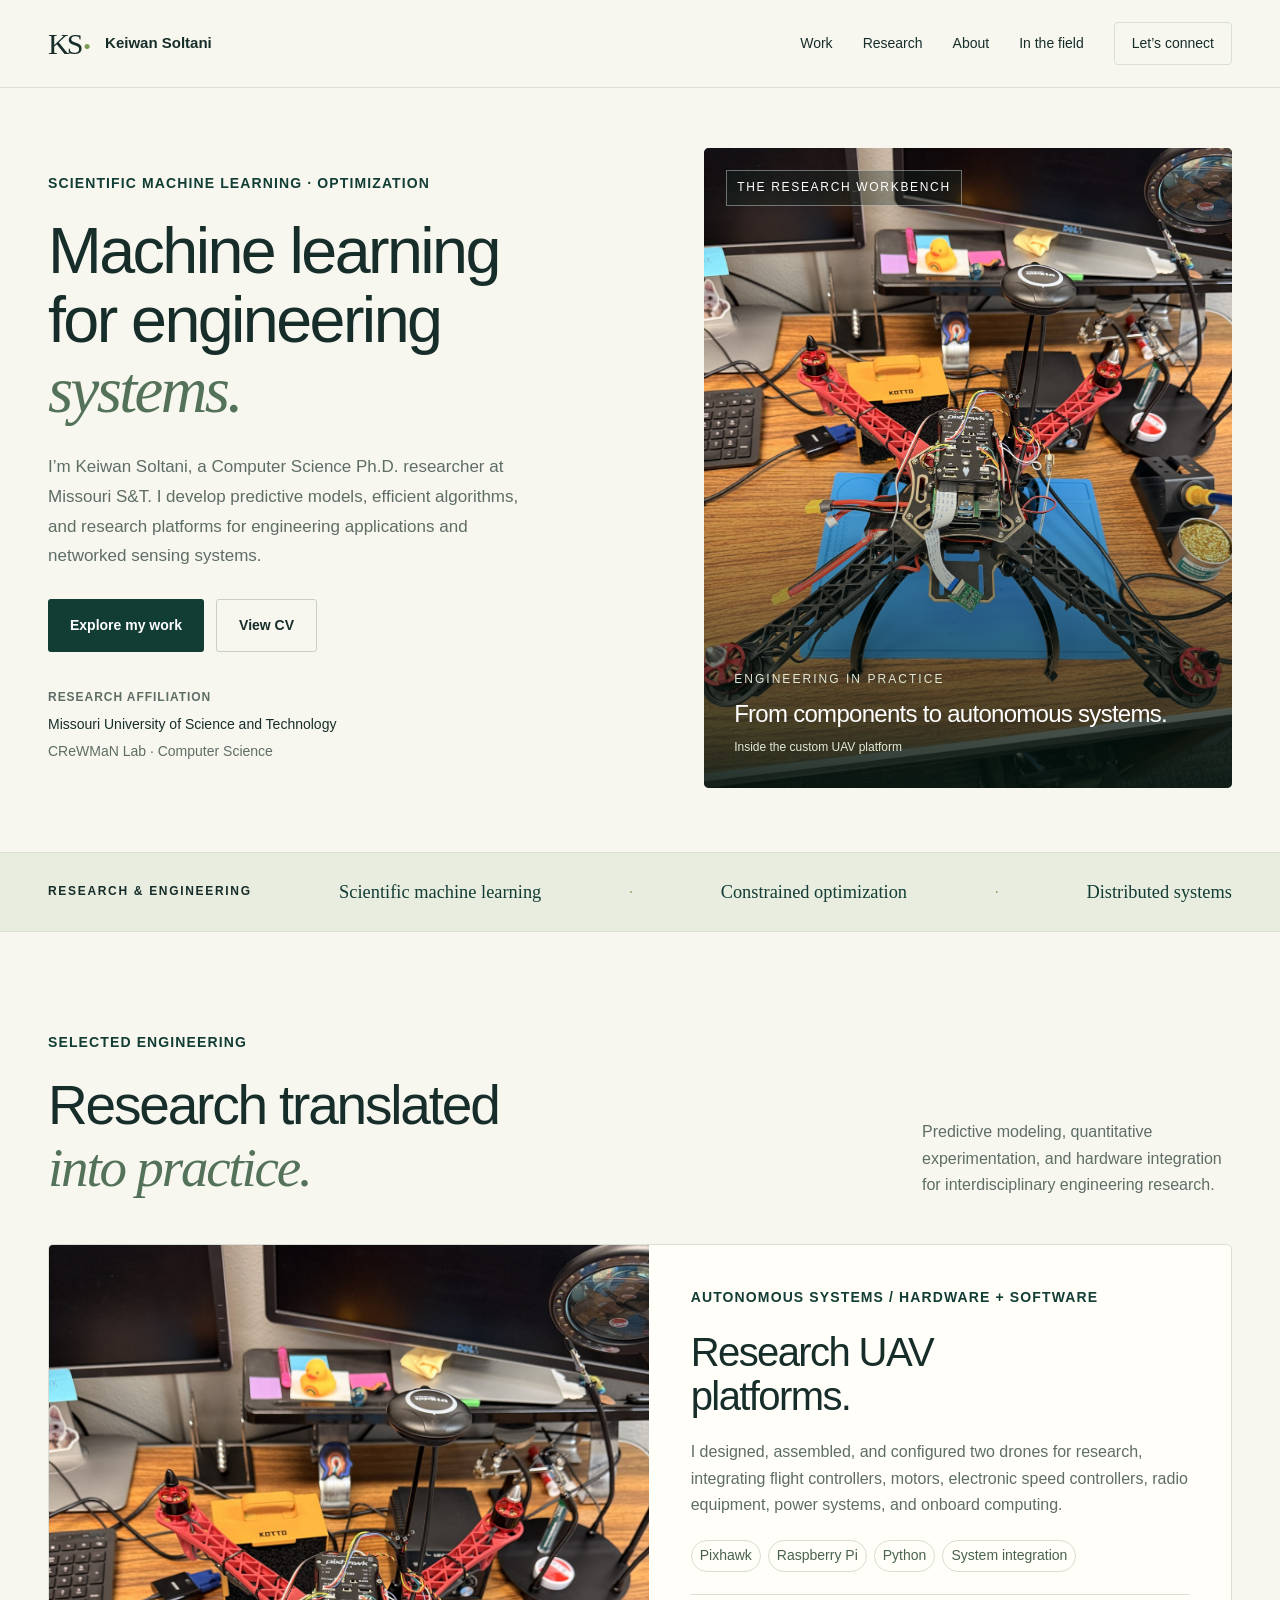
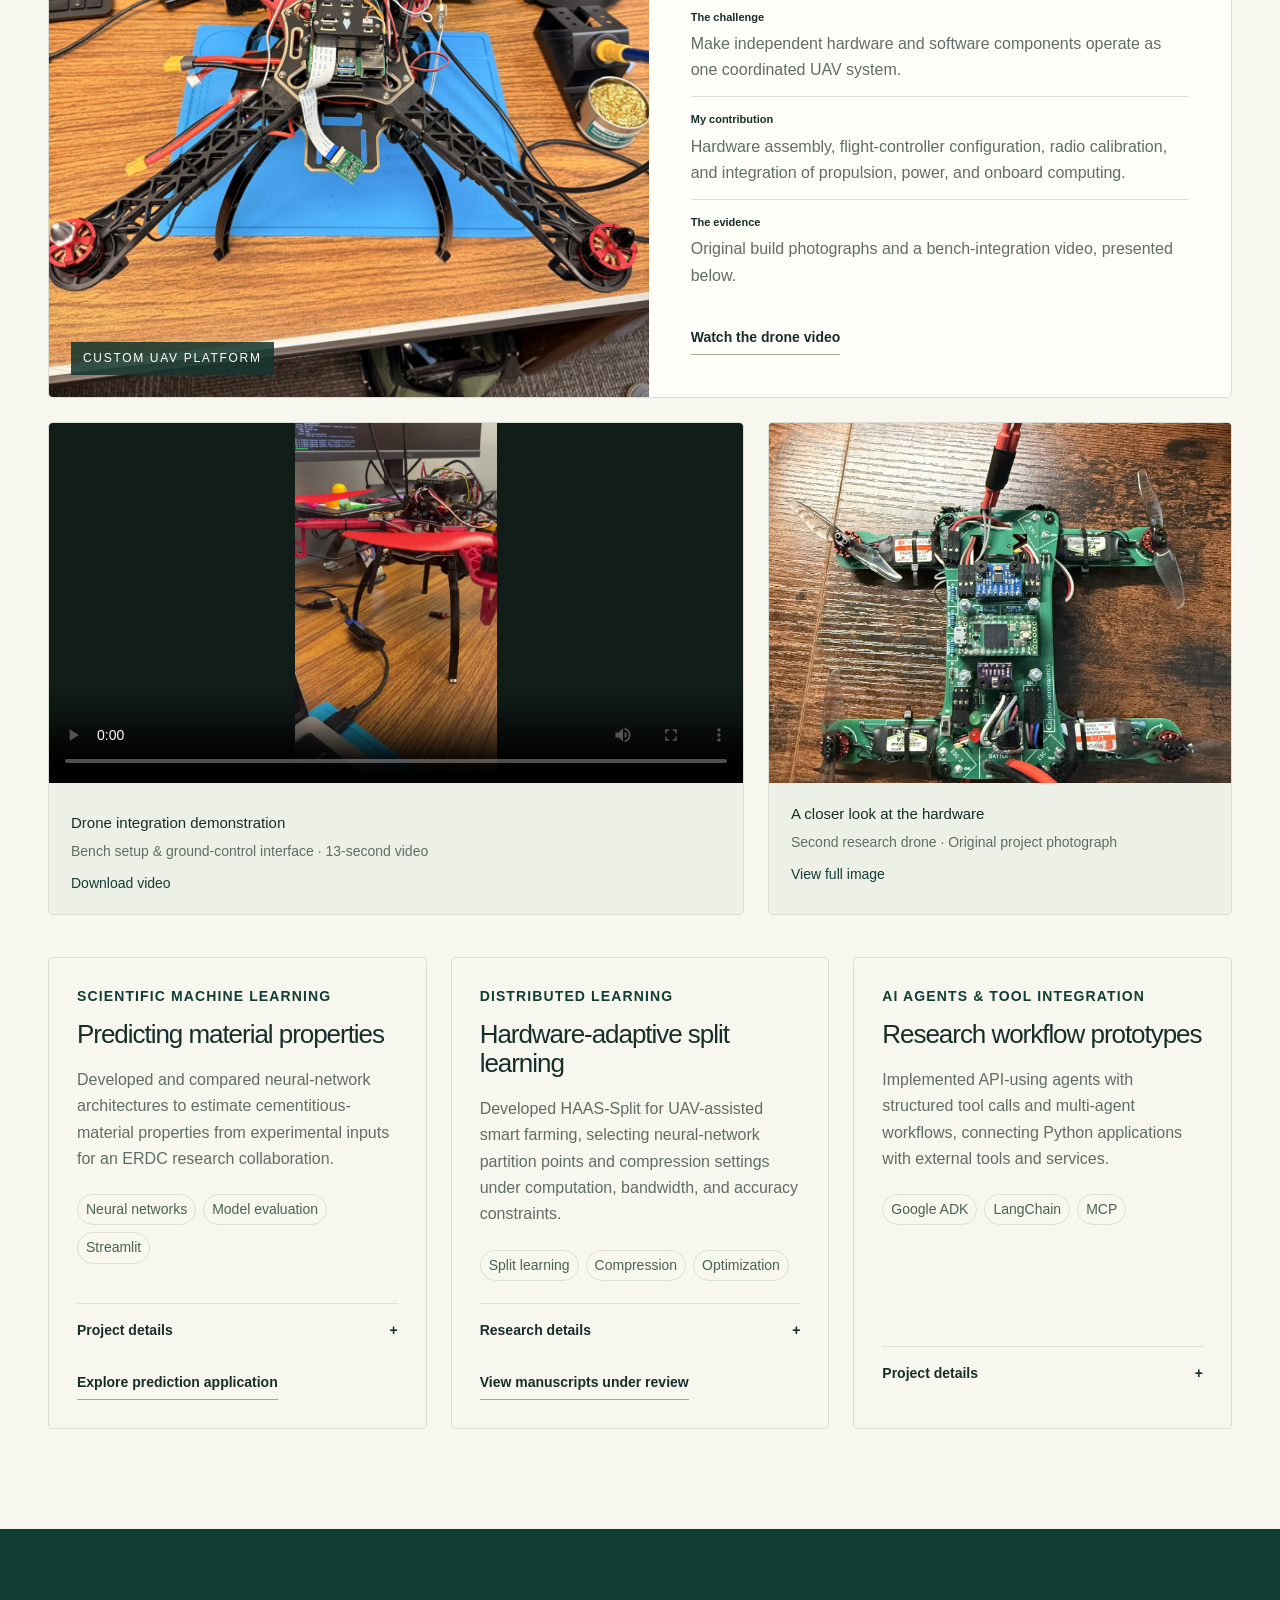
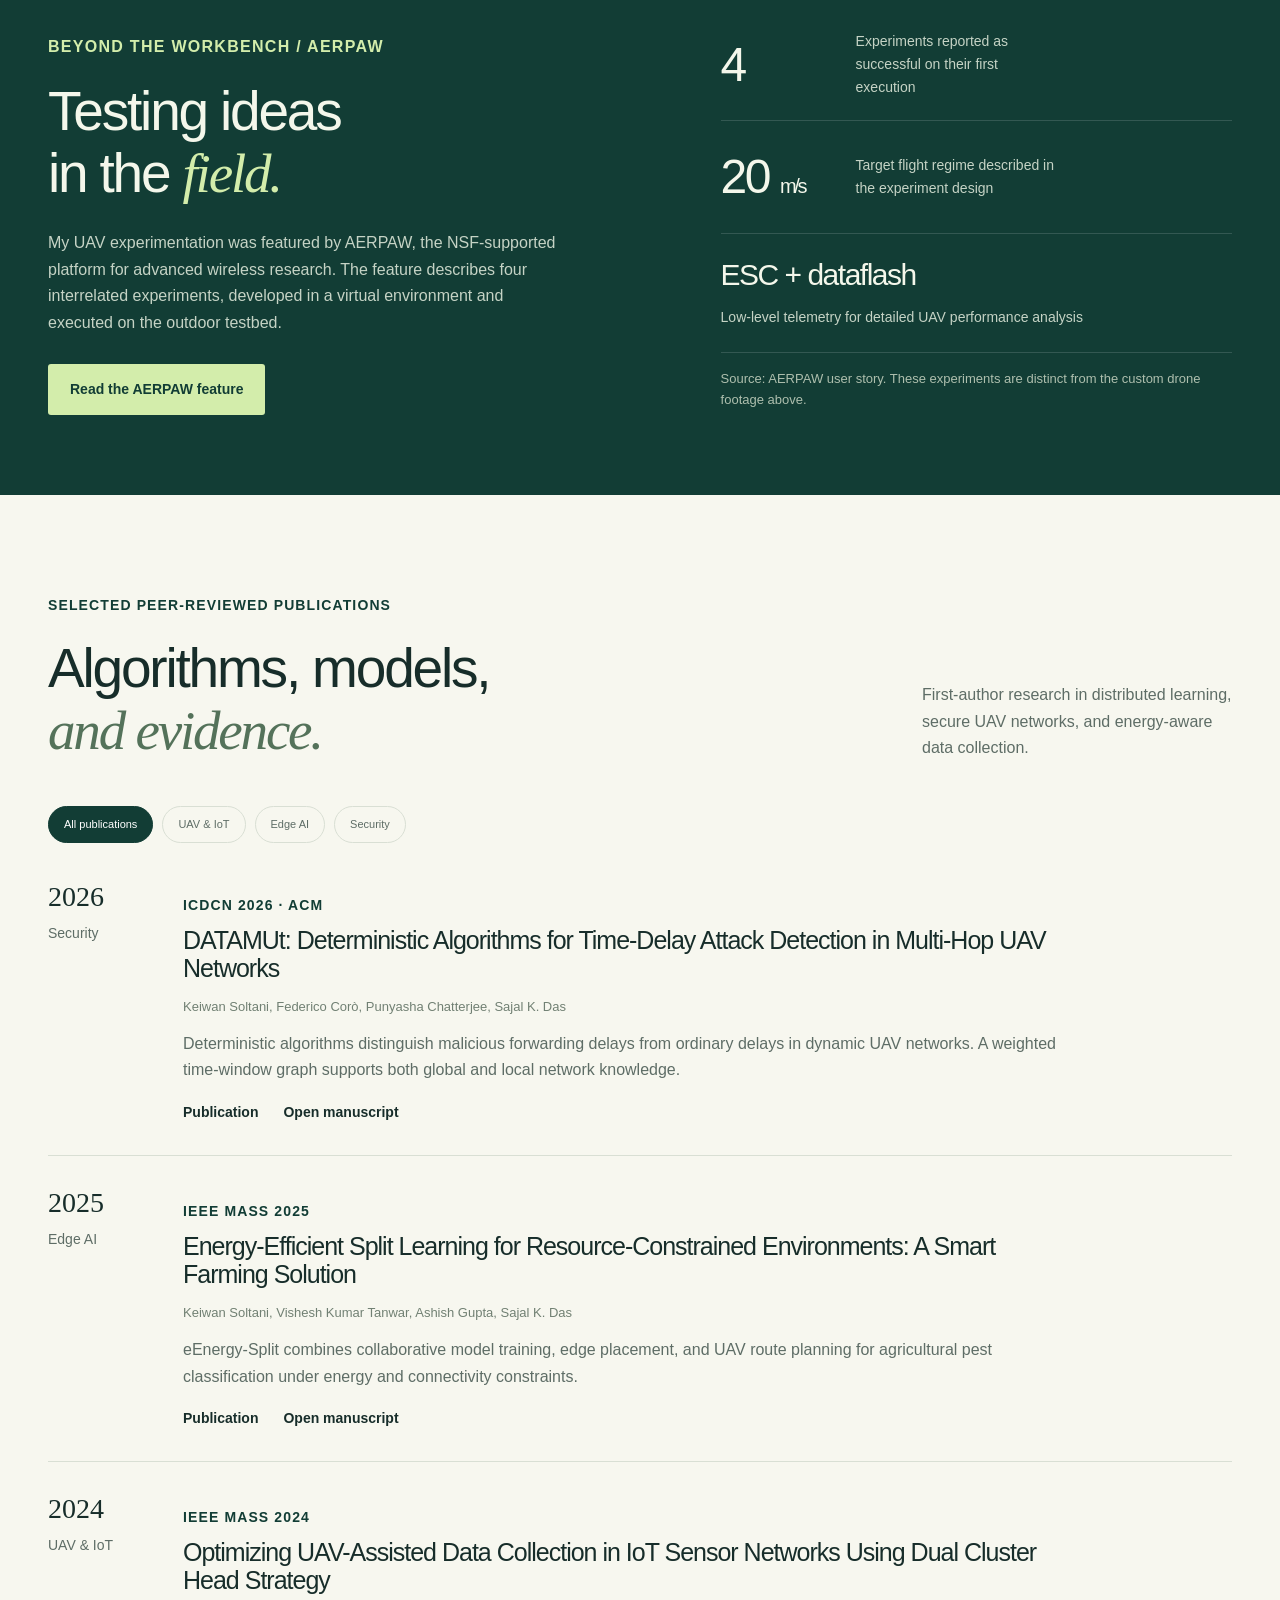
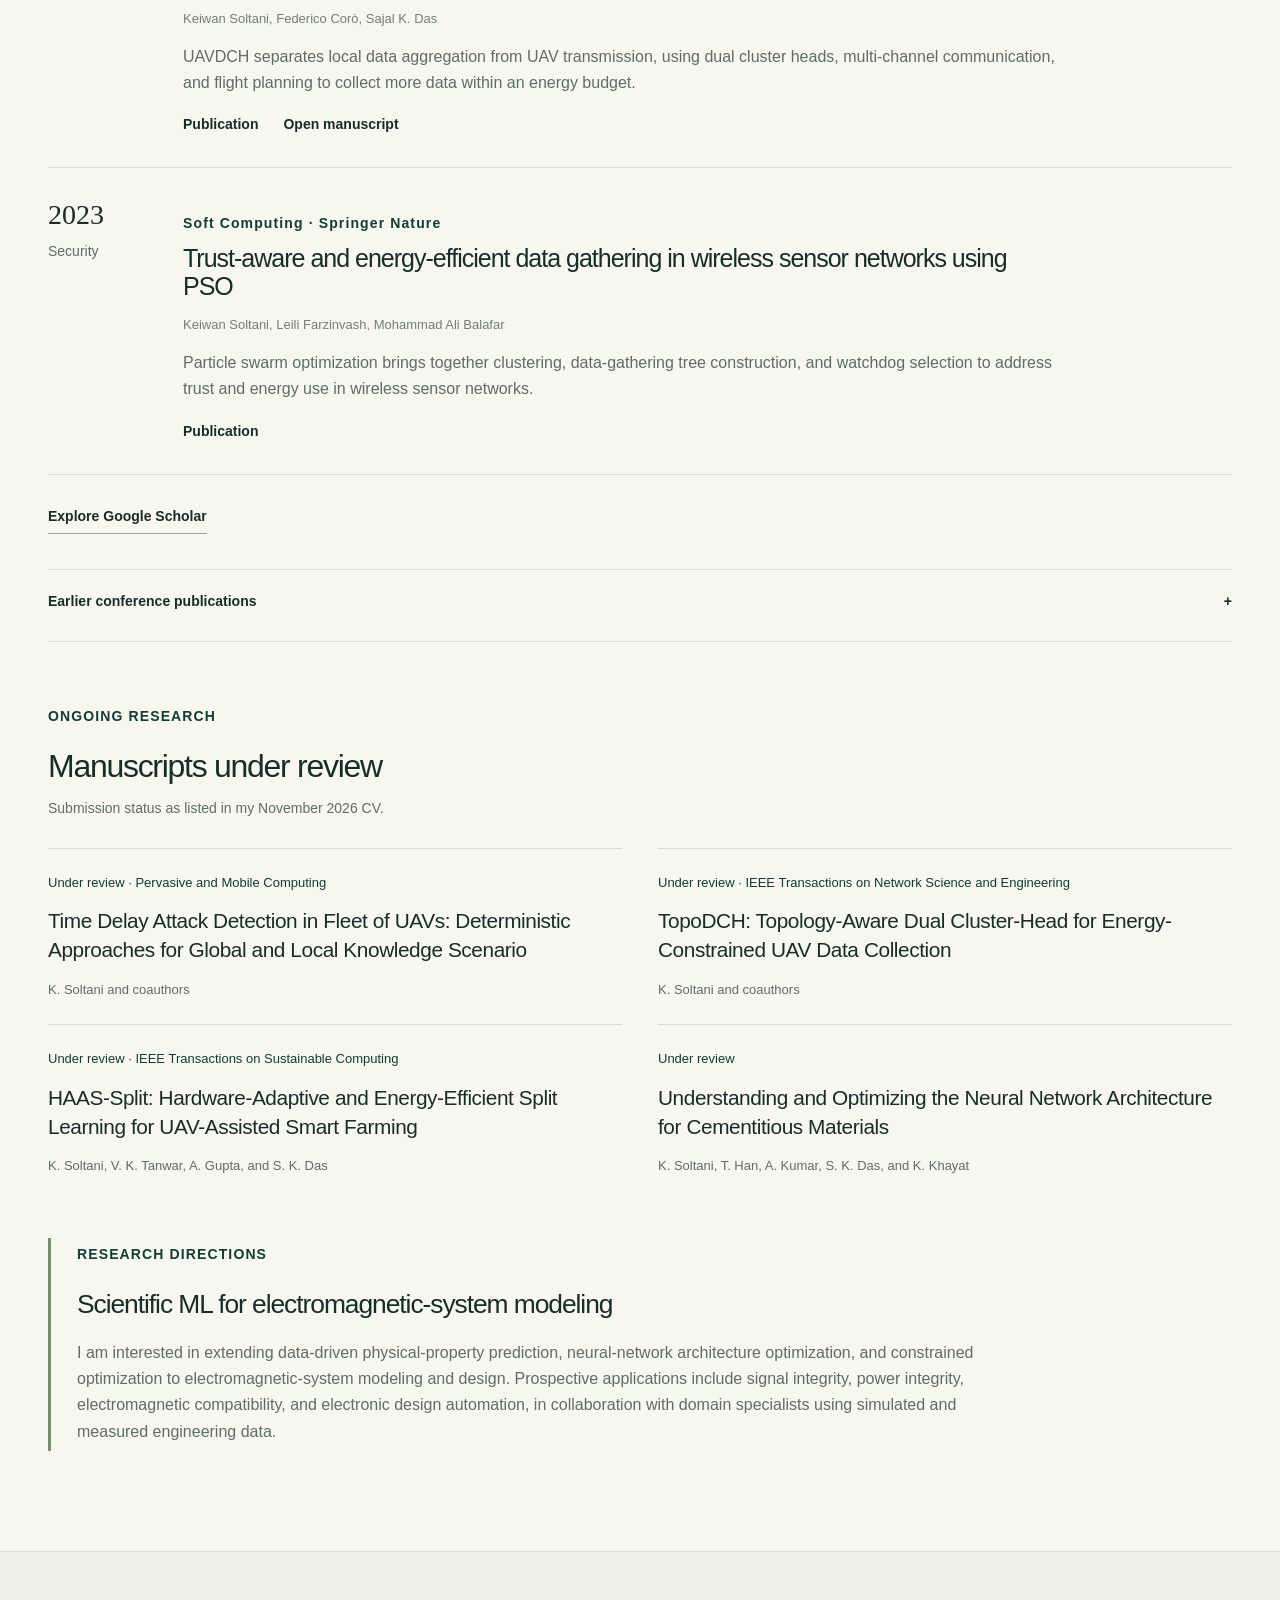
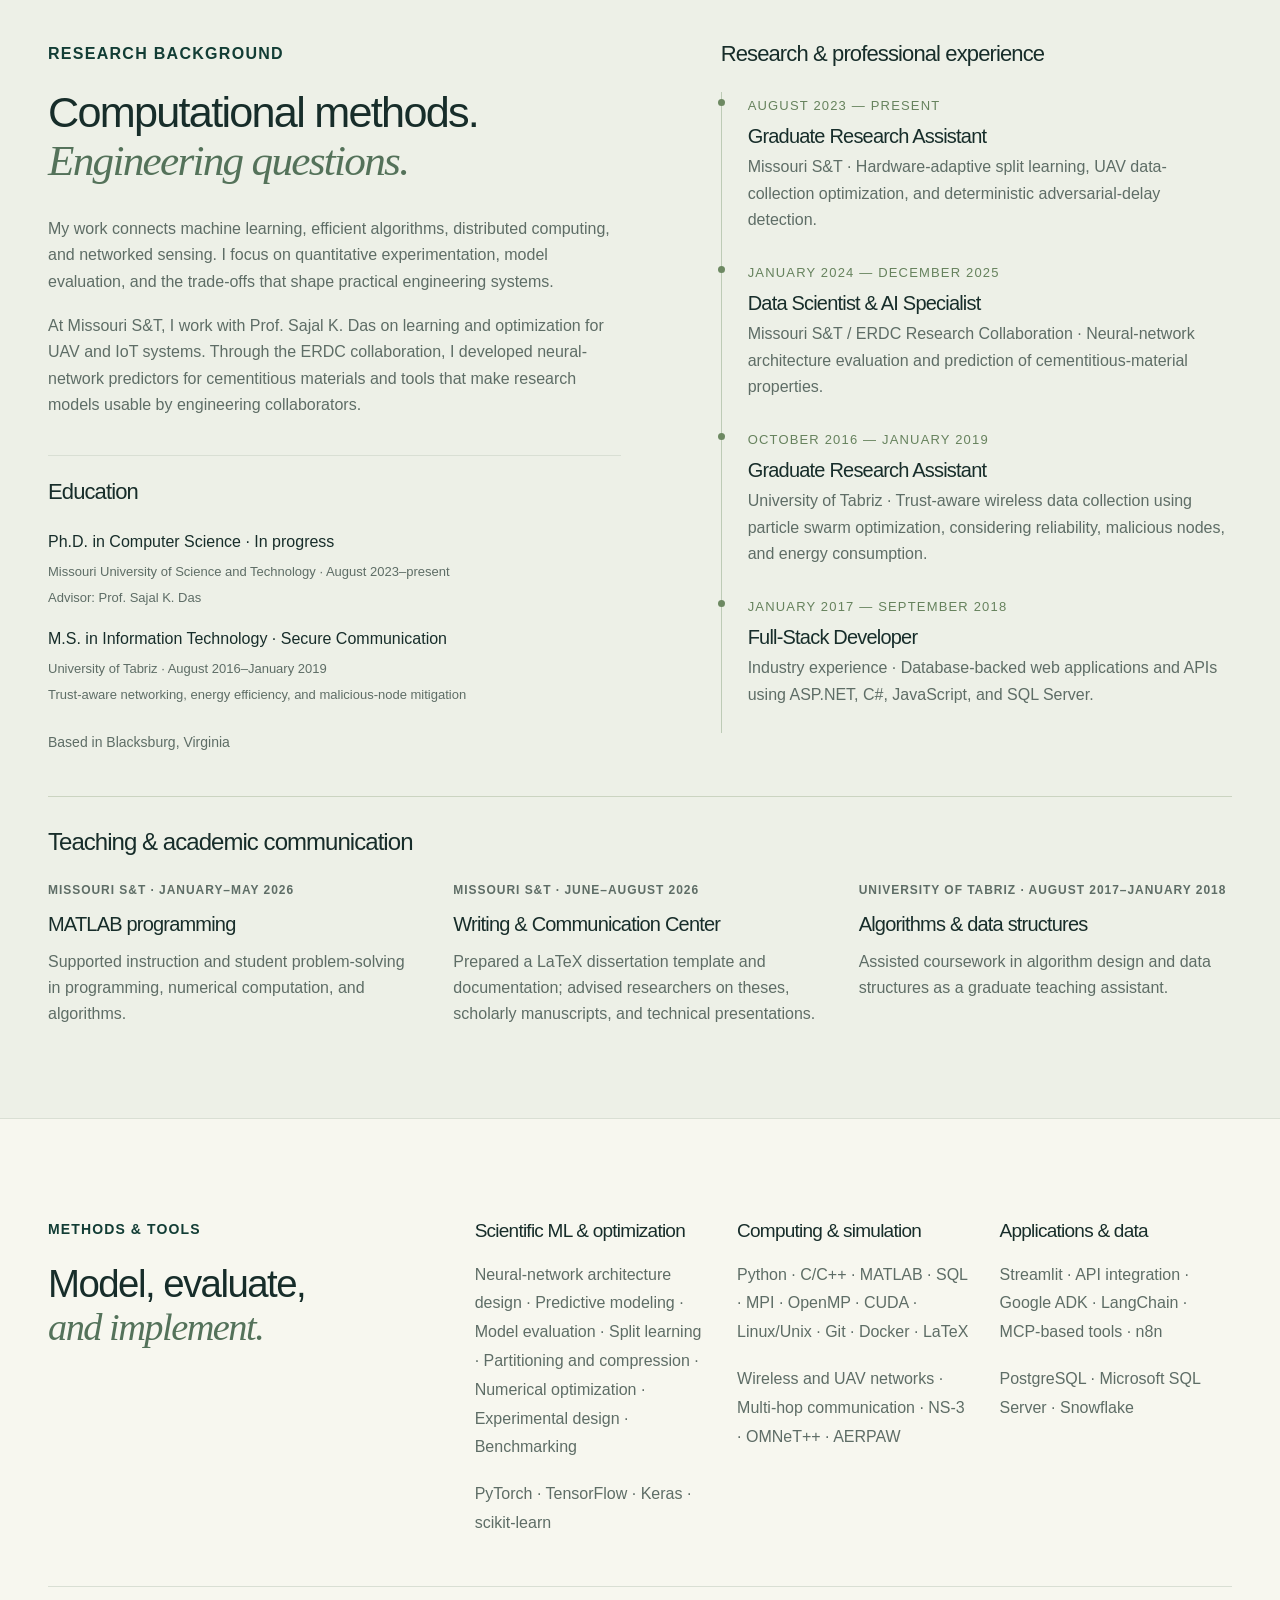
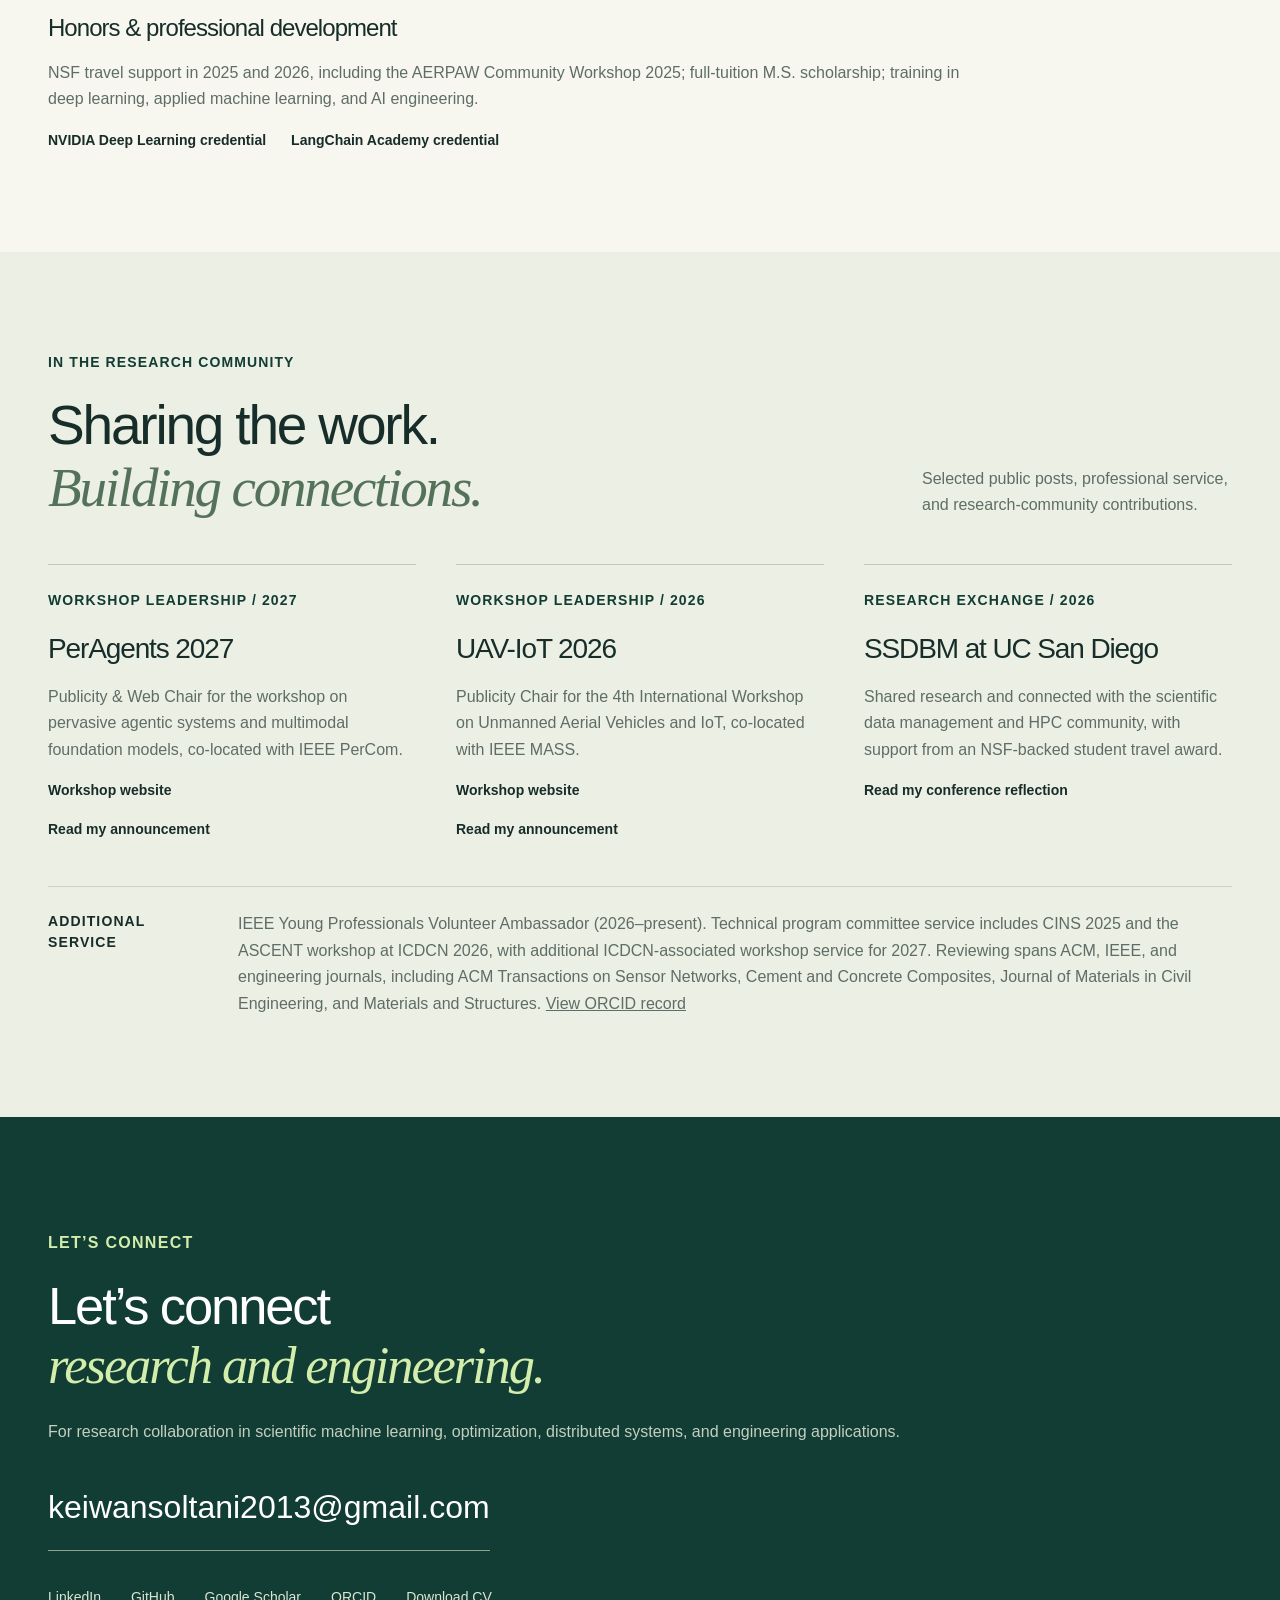
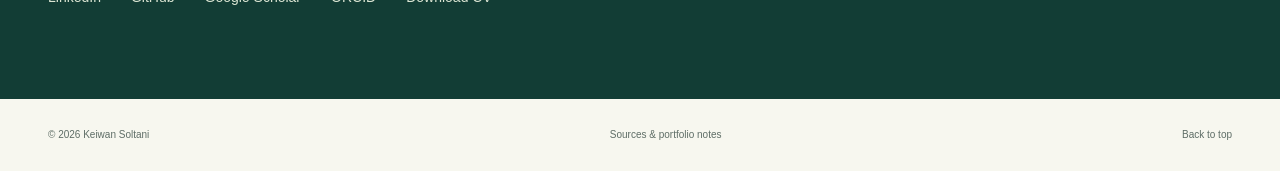
==== commit 553e0a00: "Update portfolio from research CV and refine presentation" ====
--- a/index.html
+++ b/index.html
@@ -1,16 +1,28 @@
-<!doctype html><html lang="en"><head><meta charset="utf-8"><meta name="viewport" content="width=device-width,initial-scale=1"><meta name="description" content="Keiwan Soltani — Computer Science Ph.D. candidate building intelligent UAV systems, efficient machine learning, and practical AI applications."><meta name="theme-color" content="#123d35"><title>Keiwan Soltani · AI & Autonomous Systems</title><link rel="icon" href="favicon.svg" type="image/svg+xml"><link rel="stylesheet" href="style.css?v=2"></head><body>
-<a class="skip" href="#main">Skip to content</a><header><a class="brand" href="#home" aria-label="Keiwan Soltani home"><span class="monogram">KS<span>•</span></span><span>Keiwan Soltani</span></a><button id="menu" aria-label="Open navigation" aria-expanded="false" aria-controls="nav">Menu <span>☰</span></button><nav id="nav"><a href="#work">Work</a><a href="#research">Research</a><a href="#about">About</a><a href="#updates">In the field</a><a class="nav-contact" href="#contact">Let’s connect ↗</a></nav></header>
-<main id="main"><section class="hero wrap" id="home"><div class="hero-copy"><p class="eyebrow"><span class="dot"></span> AI · UAV SYSTEMS · INTELLIGENT NETWORKS</p><h1>Intelligence,<br>built for the<br><em>real world.</em></h1><p class="intro">I’m Keiwan Soltani, a Computer Science Ph.D. candidate turning research in AI and networked systems into working algorithms, autonomous platforms, and useful software.</p><div class="actions"><a class="button" href="#work">Explore my work <span>↘</span></a><a class="button secondary" href="assets/Keiwan_Soltani_CV.pdf" target="_blank">View CV ↗</a></div><div class="affiliation"><span class="small-label">RESEARCH AFFILIATION</span><a href="https://cs.mst.edu/research/labs/crewman/people/students/" target="_blank" rel="noopener">Missouri University of Science and Technology ↗</a><span>CReWMaN Lab · Computer Science</span></div></div><figure class="hero-photo"><img src="assets/drone.jpg" alt="Custom quadcopter on a workbench with Pixhawk flight controller, companion computer, GPS module, and integrated wiring" fetchpriority="high"><figcaption><span>01 / ENGINEERING IN PRACTICE</span><strong>From components to autonomous systems.</strong><a href="#drone">Inside the custom UAV platform ↗</a></figcaption><span class="photo-tag">THE RESEARCH WORKBENCH</span></figure></section>
-<div class="focus-strip"><div class="wrap"><span>RESEARCH → IMPLEMENTATION</span><p>Secure networks</p><i>✳</i><p>Resource-aware AI</p><i>✳</i><p>Autonomous systems</p></div></div>
-<section id="work" class="section wrap"><div class="section-head"><div><p class="eyebrow">01 / SELECTED ENGINEERING</p><h2>Ideas that become<br><em>working systems.</em></h2></div><p>Hardware, models, and interfaces—connected through a practical, systems-oriented approach.</p></div>
-<article class="feature-project" id="drone"><div class="project-media"><img src="assets/drone.jpg" alt="Full custom quadcopter assembly on an electronics workbench" loading="lazy"><span class="media-label">CUSTOM UAV PLATFORM</span></div><div class="project-copy"><p class="eyebrow">AUTONOMOUS SYSTEMS / HARDWARE + SOFTWARE</p><h3>A drone built<br>from the ground up.</h3><p>I assembled and calibrated a custom quadcopter, integrating flight control, propulsion, power, radio communication, and onboard computing into a research platform.</p><div class="tags"><span>Pixhawk</span><span>Raspberry Pi</span><span>Python</span><span>System integration</span></div><dl class="project-details"><div><dt>The challenge</dt><dd>Make independent hardware and software components operate as one coordinated UAV system.</dd></div><div><dt>My contribution</dt><dd>Assembly, flight-controller setup, radio calibration, component integration, and autonomous flight experimentation.</dd></div><div><dt>The evidence</dt><dd>Original build photographs and a bench-integration video, presented below.</dd></div></dl><a class="inline-link" href="#flight">Watch the drone video ↓</a></div></article>
-<div class="media-grid" id="flight"><figure><video controls playsinline preload="metadata" poster="assets/video-poster.jpg"><source src="assets/drone.mp4" type="video/mp4"><p>Your browser cannot play this clip. <a href="assets/drone.mp4">Download the video</a>.</p></video><figcaption><strong>Drone integration demonstration</strong><span>Bench setup & ground-control interface · 13-second video</span><a href="assets/drone.mp4" download>Download video ↓</a></figcaption></figure><figure><a href="assets/mini-drone.jpg" target="_blank" aria-label="Open detailed photograph of the compact drone"><img src="assets/mini-drone.jpg" alt="Compact quadcopter with exposed circuit boards, motor controllers, power wiring, and four propellers" loading="lazy"></a><figcaption><strong>A closer look at the hardware</strong><span>Compact drone platform · Original project photograph</span><a href="assets/mini-drone.jpg" target="_blank">View full image ↗</a></figcaption></figure></div>
-<div class="project-grid"><article class="project-card"><span class="project-number">02</span><p class="eyebrow">APPLIED MACHINE LEARNING</p><h3>AI for 3D-printed concrete</h3><p>Developed a production-oriented prediction system for the ERDC project at Missouri S&T, bringing machine-learning models into a Streamlit interface for non-technical users.</p><div class="tags"><span>Machine learning</span><span>Streamlit</span><span>Python</span></div><details><summary>Explore the project <span>+</span></summary><p>Designed the application interface and connected backend models to interactive predictions, supporting practical use of AI in 3D-printed concrete optimization.</p><p class="note">Data Scientist & AI Specialist · January 2024–December 2025. Project description from the supplied CV; no public benchmark is asserted.</p></details><a class="inline-link" href="https://erdcui3dp.streamlit.app/" target="_blank" rel="noopener">Open application ↗</a></article>
-<article class="project-card"><span class="project-number">03</span><p class="eyebrow">AGENTIC AI</p><h3>Tool-using AI agents</h3><p>Built agents with external API access, structured inputs and outputs, and sequential and parallel orchestration for multi-step workflows.</p><div class="tags"><span>Google ADK</span><span>LangChain</span><span>APIs</span></div><details><summary>Explore the project <span>+</span></summary><p>Implemented tool calling and session management to connect reasoning steps with automated task execution. The architecture supports coordinated workflows across multiple agents.</p><p class="note">Project described in the supplied CV. Code availability and performance benchmarks are not claimed.</p></details></article>
-<article class="project-card"><span class="project-number">04</span><p class="eyebrow">WORKFLOW AUTOMATION</p><h3>Automated reporting pipeline</h3><p>Connected data APIs, report generation, and Telegram delivery in a Docker-based n8n workflow for daily financial market reports.</p><div class="tags"><span>n8n</span><span>Docker</span><span>Telegram</span></div><details><summary>Explore the project <span>+</span></summary><p>Built the end-to-end workflow to collect information about gold, silver, Bitcoin, and other cryptocurrencies, then generate and distribute reports automatically.</p><p class="note">Project described in the supplied CV. The workflow connects data collection, processing, and delivery.</p></details></article></div></section>
-<section class="field-section"><div class="wrap field-layout"><div><p class="eyebrow">BEYOND THE WORKBENCH / AERPAW</p><h2>Testing ideas<br>in the <em>field.</em></h2><p>My UAV experimentation was featured by AERPAW, the NSF-supported platform for advanced wireless research. The feature describes four interrelated experiments, developed in a virtual environment and executed on the outdoor testbed.</p><a class="button light" href="https://aerpaw.org/user-story/pushing-the-limits-high-speed-uav-experimentation-and-deep-telemetry-with-aerpaw/" target="_blank" rel="noopener">Read the AERPAW feature ↗</a></div><div class="field-facts"><div><strong>4</strong><p>Experiments reported as successful on their first execution</p></div><div><strong>20 <small>m/s</small></strong><p>Target flight regime described in the experiment design</p></div><div><strong>ESC + dataflash</strong><p>Low-level telemetry for detailed UAV performance analysis</p></div><span class="note">Source: AERPAW user story. These experiments are distinct from the custom drone footage above.</span></div></div></section>
-<section id="research" class="section wrap"><div class="section-head"><div><p class="eyebrow">02 / SELECTED PUBLICATIONS</p><h2>Research with<br><em>real constraints.</em></h2></div><p>Energy, communication, and trust shape how intelligent systems work outside the lab.</p></div><div class="research-highlight"><div><span class="small-label">SELECTED RESULT · IEEE MASS 2025</span><strong>Up to 86%</strong><span>lower on-device energy use</span></div><p>Reported by eEnergy-Split compared with federated learning in the study’s evaluated configurations. Gains depend on the model and communication overhead; this is a research result, not a universal deployment guarantee. <a href="https://arxiv.org/abs/2509.02549" target="_blank" rel="noopener">Read the study ↗</a></p></div><div class="filters" aria-label="Filter publications"><button class="active" aria-pressed="true" data-filter="All">All publications</button><button aria-pressed="false" data-filter="UAV & IoT">UAV & IoT</button><button aria-pressed="false" data-filter="Edge AI">Edge AI</button><button aria-pressed="false" data-filter="Security">Security</button></div><p id="pub-count" class="sr-only" aria-live="polite">4 publications shown</p><div class="publications"><article class="pub" data-category="Security"><div class="pub-year">2026<span>Security</span></div><div><p class="eyebrow">ICDCN 2026 · ACM</p><h3>DATAMUt: Deterministic Algorithms for Time-Delay Attack Detection in Multi-Hop UAV Networks</h3><p class="authors">Keiwan Soltani, Federico Corò, Punyasha Chatterjee, Sajal K. Das</p><p>Deterministic algorithms distinguish malicious forwarding delays from ordinary delays in dynamic UAV networks. A weighted time-window graph supports both global and local network knowledge.</p><div class="textlinks"><a href="https://doi.org/10.1145/3772290.3772293" target="_blank" rel="noopener">Publication ↗</a><a href="https://arxiv.org/abs/2505.07670" target="_blank" rel="noopener">Open manuscript ↗</a></div></div></article><article class="pub" data-category="Edge AI"><div class="pub-year">2025<span>Edge AI</span></div><div><p class="eyebrow">IEEE MASS 2025</p><h3>Energy-Efficient Split Learning for Resource-Constrained Environments: A Smart Farming Solution</h3><p class="authors">Keiwan Soltani, Vishesh Kumar Tanwar, Ashish Gupta, Sajal K. Das</p><p>eEnergy-Split combines collaborative model training, edge placement, and UAV route planning for agricultural pest classification under energy and connectivity constraints.</p><div class="textlinks"><a href="https://doi.org/10.1109/MASS66014.2025.00028" target="_blank" rel="noopener">Publication ↗</a><a href="https://arxiv.org/abs/2509.02549" target="_blank" rel="noopener">Open manuscript ↗</a></div></div></article><article class="pub" data-category="UAV & IoT"><div class="pub-year">2024<span>UAV & IoT</span></div><div><p class="eyebrow">IEEE MASS 2024</p><h3>Optimizing UAV-Assisted Data Collection in IoT Sensor Networks Using Dual Cluster Head Strategy</h3><p class="authors">Keiwan Soltani, Federico Corò, Sajal K. Das</p><p>UAVDCH separates local data aggregation from UAV transmission, using dual cluster heads, multi-channel communication, and flight planning to collect more data within an energy budget.</p><div class="textlinks"><a href="https://doi.org/10.1109/MASS62177.2024.00045" target="_blank" rel="noopener">Publication ↗</a><a href="https://par.nsf.gov/servlets/purl/10634068" target="_blank" rel="noopener">Open manuscript ↗</a></div></div></article><article class="pub" data-category="Security"><div class="pub-year">2023<span>Security</span></div><div><p class="eyebrow">Soft Computing · Springer Nature</p><h3>Trust-aware and energy-efficient data gathering in wireless sensor networks using PSO</h3><p class="authors">Keiwan Soltani, Leili Farzinvash, Mohammad Ali Balafar</p><p>Particle swarm optimization brings together clustering, data-gathering tree construction, and watchdog selection to address trust and energy use in wireless sensor networks.</p><div class="textlinks"><a href="https://doi.org/10.1007/s00500-023-07856-z" target="_blank" rel="noopener">Publication ↗</a></div></div></article></div><a class="inline-link" href="https://scholar.google.com/citations?user=CC1VnzsAAAAJ&hl=en" target="_blank" rel="noopener">Explore Google Scholar ↗</a></section>
-<section id="about" class="about-section"><div class="wrap about-layout"><div><p class="eyebrow">03 / BACKGROUND</p><h2>A researcher’s depth.<br><em>A builder’s mindset.</em></h2><p>I work at the intersection of artificial intelligence, UAV and IoT networks, and intelligent software. My experience spans algorithm design, neural-network development, hardware integration, full-stack engineering, and research communication.</p><p>At Missouri S&T, my doctoral research focuses on UAV networks, AI-driven data collection, and distributed learning. Earlier graduate work at the University of Tabriz explored secure communication in mobile networks.</p><div class="education"><h3>Education</h3><p><strong>Ph.D. studies · Computer Science</strong><span>Missouri University of Science and Technology · 2023–present</span></p><p><strong>M.S. · Information Technology, Secure Communication</strong><span>University of Tabriz · 2016–2019</span></p></div><p class="location">Based in Blacksburg, Virginia · English, Persian, Kurdish, Azerbaijani</p></div><div class="timeline"><h3>Experience</h3><article><span>2023 — PRESENT</span><h4>Graduate Research Assistant</h4><p>Missouri S&T · UAV security, IoT data collection, neural networks, and distributed communication.</p></article><article><span>2024 — 2025</span><h4>Data Scientist & AI Specialist</h4><p>ERDC Project, Missouri S&T · ML-powered tools for 3D-printed concrete.</p></article><article><span>JAN — MAY 2026</span><h4>Graduate Teaching Assistant</h4><p>Missouri S&T · MATLAB instruction and computational problem solving.</p></article><article><span>JUN — AUG 2026</span><h4>Graduate Assistant, Writing & Communication Center</h4><p>Missouri S&T · LaTeX dissertation resources, technical writing mentorship, and presentation coaching.</p></article><article><span>2017 — 2018</span><h4>Full Stack Developer</h4><p>Industry experience · ASP.NET, C#, SQL, backend APIs, and web applications.</p></article></div></div></section>
-<section class="section wrap capabilities"><div><p class="eyebrow">TOOLS OF THE TRADE</p><h2>From model<br>to <em>deployment.</em></h2></div><div class="skill-columns"><div><h3>AI & learning</h3><p>PyTorch · TensorFlow · Keras · scikit-learn · CNNs · RNNs · GANs · Reinforcement learning · Split learning · LLMs · NLP</p></div><div><h3>Systems & engineering</h3><p>Python · C/C++ · CUDA · MPI · OpenMP · NS-3 · OMNeT++ · AERPAW · Docker · Linux · Git</p></div><div><h3>Applications & agents</h3><p>Google ADK · LangChain · n8n · Streamlit · ASP.NET · C# · JavaScript · SQL · PostgreSQL · Snowflake</p></div></div><details class="credentials"><summary>Selected learning credentials <span>+</span></summary><div><a href="https://courses.nvidia.com/certificates/72aefeae797c41b382a0099c1ffd6757/" target="_blank">Fundamentals of Deep Learning · NVIDIA ↗</a><a href="https://academy.langchain.com/certificates/wjujzbauqf" target="_blank">LangGraph Essentials – Python · LangChain Academy ↗</a><a href="https://coursera.org/verify/L3647NFB7K6J" target="_blank">Supervised Machine Learning: Regression and Classification ↗</a><a href="https://www.datacamp.com/completed/statement-of-accomplishment/track/ca4b25d08356b08bb5f47f8d3e762c70e92acfa1" target="_blank">Associate Data Engineer in SQL · DataCamp ↗</a></div></details></section>
-<section id="updates" class="updates-section section"><div class="wrap"><div class="section-head"><div><p class="eyebrow">04 / IN THE RESEARCH COMMUNITY</p><h2>Sharing the work.<br><em>Building connections.</em></h2></div><p>Selected public posts, professional service, and research-community contributions.</p></div><div class="update-grid"><article><p class="eyebrow">WORKSHOP LEADERSHIP / 2027</p><h3>PerAgents 2027</h3><p>Publicity & Web Chair for the workshop on pervasive agentic systems and multimodal foundation models, co-located with IEEE PerCom.</p><a href="https://peragents.github.io/2027/" target="_blank">Workshop website ↗</a><a href="https://www.linkedin.com/posts/keiwan-soltani_peragents2027-percom2027-edgeai-activity-7507898880261337088-XW0P" target="_blank">Read my announcement ↗</a></article><article><p class="eyebrow">WORKSHOP LEADERSHIP / 2026</p><h3>UAV-IoT 2026</h3><p>Publicity Chair for the 4th International Workshop on Unmanned Aerial Vehicles and IoT, co-located with IEEE MASS.</p><a href="https://uav-iot.github.io/" target="_blank">Workshop website ↗</a><a href="https://www.linkedin.com/posts/keiwan-soltani_unmanned-aerial-vehicles-and-iot-activity-7498731604882935808-dtAT" target="_blank">Read my announcement ↗</a></article><article><p class="eyebrow">RESEARCH EXCHANGE / 2026</p><h3>SSDBM at UC San Diego</h3><p>Shared research and connected with the scientific data management and HPC community, with support from an NSF-backed student travel award.</p><a href="https://www.linkedin.com/posts/keiwan-soltani_ssdbm2026-scientificdatamanagement-hpc-activity-7494820489182277632-N_vb" target="_blank">Read my conference reflection ↗</a></article></div><div class="service-note"><span class="small-label">ADDITIONAL SERVICE</span><p>Technical program committee work and peer review across computing, engineering, and materials research. <a href="https://orcid.org/0000-0002-6938-196X" target="_blank">View ORCID record ↗</a></p></div></div></section>
-<section id="contact" class="contact-section"><div class="wrap"><p class="eyebrow">LET’S CONNECT</p><h2>Let’s build something<br><em>that works in the world.</em></h2><p>For conversations about research, AI engineering, autonomous systems, and collaboration.</p><a class="email" href="mailto:keiwansoltani2013@gmail.com">keiwansoltani2013@gmail.com <span>↗</span></a><div class="contact-links"><a href="https://www.linkedin.com/in/keiwan-soltani" target="_blank">LinkedIn ↗</a><a href="https://github.com/keiwansoltani" target="_blank">GitHub ↗</a><a href="https://scholar.google.com/citations?user=CC1VnzsAAAAJ&hl=en" target="_blank">Google Scholar ↗</a><a href="https://orcid.org/0000-0002-6938-196X" target="_blank">ORCID ↗</a><a href="assets/Keiwan_Soltani_CV.pdf" download>Download CV ↓</a></div></div></section></main><footer class="wrap"><span>© 2026 Keiwan Soltani</span><a href="sources.html">Sources & portfolio notes ↗</a><a href="#home">Back to top ↑</a></footer><script src="script.js"></script></body></html>+<!doctype html><html lang="en"><head><meta charset="utf-8"><meta name="viewport" content="width=device-width,initial-scale=1"><meta name="description" content="Keiwan Soltani — Computer Science Ph.D. researcher specializing in scientific machine learning, optimization, distributed systems, and engineering applications."><meta name="theme-color" content="#123d35"><title>Keiwan Soltani · Scientific Machine Learning & Engineering</title><link rel="icon" href="favicon.svg" type="image/svg+xml"><link rel="stylesheet" href="style.css?v=20261124"></head><body>
+<a class="skip" href="#main">Skip to content</a><header><a class="brand" href="#home" aria-label="Keiwan Soltani home"><span class="monogram">KS<span>•</span></span><span>Keiwan Soltani</span></a><button id="menu" aria-label="Open navigation" aria-expanded="false" aria-controls="nav">Menu <span>☰</span></button><nav id="nav"><a href="#work">Work</a><a href="#research">Research</a><a href="#about">About</a><a href="#updates">In the field</a><a class="nav-contact" href="#contact">Let’s connect</a></nav></header>
+<main id="main"><section class="hero wrap" id="home"><div class="hero-copy"><p class="eyebrow">SCIENTIFIC MACHINE LEARNING · OPTIMIZATION</p><h1>Machine learning<br>for engineering<br><em>systems.</em></h1><p class="intro">I’m Keiwan Soltani, a Computer Science Ph.D. researcher at Missouri S&amp;T. I develop predictive models, efficient algorithms, and research platforms for engineering applications and networked sensing systems.</p><div class="actions"><a class="button" href="#work">Explore my work </a><a class="button secondary" href="assets/Keiwan_Soltani_CV.pdf?v=20261124" target="_blank">View CV</a></div><div class="affiliation"><span class="small-label">RESEARCH AFFILIATION</span><a href="https://cs.mst.edu/research/labs/crewman/people/students/" target="_blank" rel="noopener">Missouri University of Science and Technology</a><span>CReWMaN Lab · Computer Science</span></div></div><figure class="hero-photo"><img src="assets/drone.jpg" alt="Custom quadcopter on a workbench with Pixhawk flight controller, companion computer, GPS module, and integrated wiring" fetchpriority="high"><figcaption><span>ENGINEERING IN PRACTICE</span><strong>From components to autonomous systems.</strong><a href="#drone">Inside the custom UAV platform</a></figcaption><span class="photo-tag">THE RESEARCH WORKBENCH</span></figure></section>
+<div class="focus-strip"><div class="wrap"><span>RESEARCH &amp; ENGINEERING</span><p>Scientific machine learning</p><i aria-hidden="true">·</i><p>Constrained optimization</p><i aria-hidden="true">·</i><p>Distributed systems</p></div></div>
+<section id="work" class="section wrap"><div class="section-head"><div><p class="eyebrow">SELECTED ENGINEERING</p><h2>Research translated<br><em>into practice.</em></h2></div><p>Predictive modeling, quantitative experimentation, and hardware integration for interdisciplinary engineering research.</p></div>
+<article class="feature-project" id="drone"><div class="project-media"><img src="assets/drone.jpg" alt="Full custom quadcopter assembly on an electronics workbench" loading="lazy"><span class="media-label">CUSTOM UAV PLATFORM</span></div><div class="project-copy"><p class="eyebrow">AUTONOMOUS SYSTEMS / HARDWARE + SOFTWARE</p><h3>Research UAV<br>platforms.</h3><p>I designed, assembled, and configured two drones for research, integrating flight controllers, motors, electronic speed controllers, radio equipment, power systems, and onboard computing.</p><div class="tags"><span>Pixhawk</span><span>Raspberry Pi</span><span>Python</span><span>System integration</span></div><dl class="project-details"><div><dt>The challenge</dt><dd>Make independent hardware and software components operate as one coordinated UAV system.</dd></div><div><dt>My contribution</dt><dd>Hardware assembly, flight-controller configuration, radio calibration, and integration of propulsion, power, and onboard computing.</dd></div><div><dt>The evidence</dt><dd>Original build photographs and a bench-integration video, presented below.</dd></div></dl><a class="inline-link" href="#flight">Watch the drone video</a></div></article>
+<div class="media-grid" id="flight"><figure><video controls playsinline preload="metadata" poster="assets/video-poster.jpg"><source src="assets/drone.mp4" type="video/mp4"><p>Your browser cannot play this clip. <a href="assets/drone.mp4">Download the video</a>.</p></video><figcaption><strong>Drone integration demonstration</strong><span>Bench setup & ground-control interface · 13-second video</span><a href="assets/drone.mp4" download>Download video</a></figcaption></figure><figure><a href="assets/mini-drone.jpg" target="_blank" aria-label="Open detailed photograph of the compact drone"><img src="assets/mini-drone.jpg" alt="Compact quadcopter with exposed circuit boards, motor controllers, power wiring, and four propellers" loading="lazy"></a><figcaption><strong>A closer look at the hardware</strong><span>Second research drone · Original project photograph</span><a href="assets/mini-drone.jpg" target="_blank">View full image</a></figcaption></figure></div>
+<div class="project-grid">
+<article class="project-card"><p class="eyebrow">SCIENTIFIC MACHINE LEARNING</p><h3>Predicting material properties</h3><p>Developed and compared neural-network architectures to estimate cementitious-material properties from experimental inputs for an ERDC research collaboration.</p><div class="tags"><span>Neural networks</span><span>Model evaluation</span><span>Streamlit</span></div><details><summary>Project details <span>+</span></summary><p>Investigated architecture selection, prediction accuracy, and model-performance trade-offs for 3D-printed concrete. Deployed a Streamlit application that made trained models accessible to engineering collaborators.</p><p>Contributed to a manuscript on understanding and optimizing neural-network architecture for cementitious materials.</p><p class="note">Data Scientist &amp; AI Specialist · Missouri S&amp;T / ERDC · January 2024–December 2025</p></details><a class="inline-link" href="https://erdcui3dp.streamlit.app/" target="_blank" rel="noopener">Explore prediction application</a></article>
+<article class="project-card"><p class="eyebrow">DISTRIBUTED LEARNING</p><h3>Hardware-adaptive split learning</h3><p>Developed HAAS-Split for UAV-assisted smart farming, selecting neural-network partition points and compression settings under computation, bandwidth, and accuracy constraints.</p><div class="tags"><span>Split learning</span><span>Compression</span><span>Optimization</span></div><details><summary>Research details <span>+</span></summary><p>The research examines how device capabilities and communication limits influence model partitioning and energy use. It extends work on efficient distributed learning in resource-constrained environments.</p><p class="note">HAAS-Split manuscript under review at IEEE Transactions on Sustainable Computing.</p></details><a class="inline-link" href="#manuscripts">View manuscripts under review</a></article>
+<article class="project-card"><p class="eyebrow">AI AGENTS &amp; TOOL INTEGRATION</p><h3>Research workflow prototypes</h3><p>Implemented API-using agents with structured tool calls and multi-agent workflows, connecting Python applications with external tools and services.</p><div class="tags"><span>Google ADK</span><span>LangChain</span><span>MCP</span></div><details><summary>Project details <span>+</span></summary><p>Built agent and tool-integration prototypes using Python, Google ADK, LangChain, and MCP-based tools. A separate MCP incident-query prototype was evaluated with integration tests.</p><p>Additional workflow experience includes API integration, Docker, and n8n.</p></details></article>
+</div></section>
+<section class="field-section"><div class="wrap field-layout"><div><p class="eyebrow">BEYOND THE WORKBENCH / AERPAW</p><h2>Testing ideas<br>in the <em>field.</em></h2><p>My UAV experimentation was featured by AERPAW, the NSF-supported platform for advanced wireless research. The feature describes four interrelated experiments, developed in a virtual environment and executed on the outdoor testbed.</p><a class="button light" href="https://aerpaw.org/user-story/pushing-the-limits-high-speed-uav-experimentation-and-deep-telemetry-with-aerpaw/" target="_blank" rel="noopener">Read the AERPAW feature</a></div><div class="field-facts"><div><strong>4</strong><p>Experiments reported as successful on their first execution</p></div><div><strong>20 <small>m/s</small></strong><p>Target flight regime described in the experiment design</p></div><div><strong>ESC + dataflash</strong><p>Low-level telemetry for detailed UAV performance analysis</p></div><span class="note">Source: AERPAW user story. These experiments are distinct from the custom drone footage above.</span></div></div></section>
+<section id="research" class="section wrap"><div class="section-head"><div><p class="eyebrow">SELECTED PEER-REVIEWED PUBLICATIONS</p><h2>Algorithms, models,<br><em>and evidence.</em></h2></div><p>First-author research in distributed learning, secure UAV networks, and energy-aware data collection.</p></div><div class="filters" aria-label="Filter publications"><button class="active" aria-pressed="true" data-filter="All">All publications</button><button aria-pressed="false" data-filter="UAV & IoT">UAV & IoT</button><button aria-pressed="false" data-filter="Edge AI">Edge AI</button><button aria-pressed="false" data-filter="Security">Security</button></div><p id="pub-count" class="sr-only" aria-live="polite">4 publications shown</p><div class="publications"><article class="pub" data-category="Security"><div class="pub-year">2026<span>Security</span></div><div><p class="eyebrow">ICDCN 2026 · ACM</p><h3>DATAMUt: Deterministic Algorithms for Time-Delay Attack Detection in Multi-Hop UAV Networks</h3><p class="authors">Keiwan Soltani, Federico Corò, Punyasha Chatterjee, Sajal K. Das</p><p>Deterministic algorithms distinguish malicious forwarding delays from ordinary delays in dynamic UAV networks. A weighted time-window graph supports both global and local network knowledge.</p><div class="textlinks"><a href="https://doi.org/10.1145/3772290.3772293" target="_blank" rel="noopener">Publication</a><a href="https://arxiv.org/abs/2505.07670" target="_blank" rel="noopener">Open manuscript</a></div></div></article><article class="pub" data-category="Edge AI"><div class="pub-year">2025<span>Edge AI</span></div><div><p class="eyebrow">IEEE MASS 2025</p><h3>Energy-Efficient Split Learning for Resource-Constrained Environments: A Smart Farming Solution</h3><p class="authors">Keiwan Soltani, Vishesh Kumar Tanwar, Ashish Gupta, Sajal K. Das</p><p>eEnergy-Split combines collaborative model training, edge placement, and UAV route planning for agricultural pest classification under energy and connectivity constraints.</p><div class="textlinks"><a href="https://doi.org/10.1109/MASS66014.2025.00028" target="_blank" rel="noopener">Publication</a><a href="https://arxiv.org/abs/2509.02549" target="_blank" rel="noopener">Open manuscript</a></div></div></article><article class="pub" data-category="UAV & IoT"><div class="pub-year">2024<span>UAV & IoT</span></div><div><p class="eyebrow">IEEE MASS 2024</p><h3>Optimizing UAV-Assisted Data Collection in IoT Sensor Networks Using Dual Cluster Head Strategy</h3><p class="authors">Keiwan Soltani, Federico Corò, Sajal K. Das</p><p>UAVDCH separates local data aggregation from UAV transmission, using dual cluster heads, multi-channel communication, and flight planning to collect more data within an energy budget.</p><div class="textlinks"><a href="https://doi.org/10.1109/MASS62177.2024.00045" target="_blank" rel="noopener">Publication</a><a href="https://par.nsf.gov/servlets/purl/10634068" target="_blank" rel="noopener">Open manuscript</a></div></div></article><article class="pub" data-category="Security"><div class="pub-year">2023<span>Security</span></div><div><p class="eyebrow">Soft Computing · Springer Nature</p><h3>Trust-aware and energy-efficient data gathering in wireless sensor networks using PSO</h3><p class="authors">Keiwan Soltani, Leili Farzinvash, Mohammad Ali Balafar</p><p>Particle swarm optimization brings together clustering, data-gathering tree construction, and watchdog selection to address trust and energy use in wireless sensor networks.</p><div class="textlinks"><a href="https://doi.org/10.1007/s00500-023-07856-z" target="_blank" rel="noopener">Publication</a></div></div></article></div><a class="inline-link" href="https://scholar.google.com/citations?user=CC1VnzsAAAAJ&hl=en" target="_blank" rel="noopener">Explore Google Scholar</a>
+<details class="earlier-publications"><summary>Earlier conference publications <span>+</span></summary><article><span class="small-label">2020</span><h3>Reduction of interference in multi-channel wireless networks using genetic algorithm</h3><p>K. Soltani, R. Soltani, and A. Naghshin · 5th International Conference on Applied Researches in Science and Engineering.</p></article><article><span class="small-label">2019</span><h3>Detect and deal with maltreatment in multi-channel wireless sensor networks</h3><p>K. Soltani · 6th International Conference on Information Technology, Computer &amp; Telecommunications · Tbilisi, Georgia.</p></article><a class="inline-link" href="assets/Keiwan_Soltani_CV.pdf?v=20261124" target="_blank">See complete CV</a></details>
+<div class="manuscripts" id="manuscripts"><div class="subsection-head"><p class="eyebrow">ONGOING RESEARCH</p><h3>Manuscripts under review</h3><p>Submission status as listed in my November 2026 CV.</p></div><div class="manuscript-grid">
+<article><p class="review-status">Under review · Pervasive and Mobile Computing</p><h4>Time Delay Attack Detection in Fleet of UAVs: Deterministic Approaches for Global and Local Knowledge Scenario</h4><p class="authors">K. Soltani and coauthors</p></article>
+<article><p class="review-status">Under review · IEEE Transactions on Network Science and Engineering</p><h4>TopoDCH: Topology-Aware Dual Cluster-Head for Energy-Constrained UAV Data Collection</h4><p class="authors">K. Soltani and coauthors</p></article>
+<article><p class="review-status">Under review · IEEE Transactions on Sustainable Computing</p><h4>HAAS-Split: Hardware-Adaptive and Energy-Efficient Split Learning for UAV-Assisted Smart Farming</h4><p class="authors">K. Soltani, V. K. Tanwar, A. Gupta, and S. K. Das</p></article>
+<article><p class="review-status">Under review</p><h4>Understanding and Optimizing the Neural Network Architecture for Cementitious Materials</h4><p class="authors">K. Soltani, T. Han, A. Kumar, S. K. Das, and K. Khayat</p></article>
+</div></div>
+<div class="research-directions"><p class="eyebrow">RESEARCH DIRECTIONS</p><h3>Scientific ML for electromagnetic-system modeling</h3><p>I am interested in extending data-driven physical-property prediction, neural-network architecture optimization, and constrained optimization to electromagnetic-system modeling and design. Prospective applications include signal integrity, power integrity, electromagnetic compatibility, and electronic design automation, in collaboration with domain specialists using simulated and measured engineering data.</p></div>
+</section>
+<section id="about" class="about-section"><div class="wrap about-layout"><div><p class="eyebrow">RESEARCH BACKGROUND</p><h2>Computational methods.<br><em>Engineering questions.</em></h2><p>My work connects machine learning, efficient algorithms, distributed computing, and networked sensing. I focus on quantitative experimentation, model evaluation, and the trade-offs that shape practical engineering systems.</p><p>At Missouri S&amp;T, I work with Prof. Sajal K. Das on learning and optimization for UAV and IoT systems. Through the ERDC collaboration, I developed neural-network predictors for cementitious materials and tools that make research models usable by engineering collaborators.</p><div class="education"><h3>Education</h3><p><strong>Ph.D. in Computer Science · In progress</strong><span>Missouri University of Science and Technology · August 2023–present</span><span>Advisor: Prof. Sajal K. Das</span></p><p><strong>M.S. in Information Technology · Secure Communication</strong><span>University of Tabriz · August 2016–January 2019</span><span>Trust-aware networking, energy efficiency, and malicious-node mitigation</span></p></div><p class="location">Based in Blacksburg, Virginia</p></div><div class="timeline"><h3>Research &amp; professional experience</h3><article><span>AUGUST 2023 — PRESENT</span><h4>Graduate Research Assistant</h4><p>Missouri S&amp;T · Hardware-adaptive split learning, UAV data-collection optimization, and deterministic adversarial-delay detection.</p></article><article><span>JANUARY 2024 — DECEMBER 2025</span><h4>Data Scientist &amp; AI Specialist</h4><p>Missouri S&amp;T / ERDC Research Collaboration · Neural-network architecture evaluation and prediction of cementitious-material properties.</p></article><article><span>OCTOBER 2016 — JANUARY 2019</span><h4>Graduate Research Assistant</h4><p>University of Tabriz · Trust-aware wireless data collection using particle swarm optimization, considering reliability, malicious nodes, and energy consumption.</p></article><article><span>JANUARY 2017 — SEPTEMBER 2018</span><h4>Full-Stack Developer</h4><p>Industry experience · Database-backed web applications and APIs using ASP.NET, C#, JavaScript, and SQL Server.</p></article></div></div>
+<div class="wrap teaching"><h3>Teaching &amp; academic communication</h3><div class="teaching-grid"><article><p class="small-label">MISSOURI S&amp;T · JANUARY–MAY 2026</p><h4>MATLAB programming</h4><p>Supported instruction and student problem-solving in programming, numerical computation, and algorithms.</p></article><article><p class="small-label">MISSOURI S&amp;T · JUNE–AUGUST 2026</p><h4>Writing &amp; Communication Center</h4><p>Prepared a LaTeX dissertation template and documentation; advised researchers on theses, scholarly manuscripts, and technical presentations.</p></article><article><p class="small-label">UNIVERSITY OF TABRIZ · AUGUST 2017–JANUARY 2018</p><h4>Algorithms &amp; data structures</h4><p>Assisted coursework in algorithm design and data structures as a graduate teaching assistant.</p></article></div></div></section>
+<section class="section wrap capabilities"><div><p class="eyebrow">METHODS &amp; TOOLS</p><h2>Model, evaluate,<br><em>and implement.</em></h2></div><div class="skill-columns"><div><h3>Scientific ML &amp; optimization</h3><p>Neural-network architecture design · Predictive modeling · Model evaluation · Split learning · Partitioning and compression · Numerical optimization · Experimental design · Benchmarking</p><p>PyTorch · TensorFlow · Keras · scikit-learn</p></div><div><h3>Computing &amp; simulation</h3><p>Python · C/C++ · MATLAB · SQL · MPI · OpenMP · CUDA · Linux/Unix · Git · Docker · LaTeX</p><p>Wireless and UAV networks · Multi-hop communication · NS-3 · OMNeT++ · AERPAW</p></div><div><h3>Applications &amp; data</h3><p>Streamlit · API integration · Google ADK · LangChain · MCP-based tools · n8n</p><p>PostgreSQL · Microsoft SQL Server · Snowflake</p></div></div><div class="honors"><h3>Honors &amp; professional development</h3><p>NSF travel support in 2025 and 2026, including the AERPAW Community Workshop 2025; full-tuition M.S. scholarship; training in deep learning, applied machine learning, and AI engineering.</p><div class="textlinks"><a href="https://courses.nvidia.com/certificates/72aefeae797c41b382a0099c1ffd6757/" target="_blank">NVIDIA Deep Learning credential</a><a href="https://academy.langchain.com/certificates/wjujzbauqf" target="_blank">LangChain Academy credential</a></div></div></section>
+<section id="updates" class="updates-section section"><div class="wrap"><div class="section-head"><div><p class="eyebrow">IN THE RESEARCH COMMUNITY</p><h2>Sharing the work.<br><em>Building connections.</em></h2></div><p>Selected public posts, professional service, and research-community contributions.</p></div><div class="update-grid"><article><p class="eyebrow">WORKSHOP LEADERSHIP / 2027</p><h3>PerAgents 2027</h3><p>Publicity & Web Chair for the workshop on pervasive agentic systems and multimodal foundation models, co-located with IEEE PerCom.</p><a href="https://peragents.github.io/2027/" target="_blank">Workshop website</a><a href="https://www.linkedin.com/posts/keiwan-soltani_peragents2027-percom2027-edgeai-activity-7507898880261337088-XW0P" target="_blank">Read my announcement</a></article><article><p class="eyebrow">WORKSHOP LEADERSHIP / 2026</p><h3>UAV-IoT 2026</h3><p>Publicity Chair for the 4th International Workshop on Unmanned Aerial Vehicles and IoT, co-located with IEEE MASS.</p><a href="https://uav-iot.github.io/" target="_blank">Workshop website</a><a href="https://www.linkedin.com/posts/keiwan-soltani_unmanned-aerial-vehicles-and-iot-activity-7498731604882935808-dtAT" target="_blank">Read my announcement</a></article><article><p class="eyebrow">RESEARCH EXCHANGE / 2026</p><h3>SSDBM at UC San Diego</h3><p>Shared research and connected with the scientific data management and HPC community, with support from an NSF-backed student travel award.</p><a href="https://www.linkedin.com/posts/keiwan-soltani_ssdbm2026-scientificdatamanagement-hpc-activity-7494820489182277632-N_vb" target="_blank">Read my conference reflection</a></article></div><div class="service-note"><span class="small-label">ADDITIONAL SERVICE</span><p>IEEE Young Professionals Volunteer Ambassador (2026–present). Technical program committee service includes CINS 2025 and the ASCENT workshop at ICDCN 2026, with additional ICDCN-associated workshop service for 2027. Reviewing spans ACM, IEEE, and engineering journals, including ACM Transactions on Sensor Networks, Cement and Concrete Composites, Journal of Materials in Civil Engineering, and Materials and Structures. <a href="https://orcid.org/0000-0002-6938-196X" target="_blank">View ORCID record</a></p></div></div></section>
+<section id="contact" class="contact-section"><div class="wrap"><p class="eyebrow">LET’S CONNECT</p><h2>Let’s connect<br><em>research and engineering.</em></h2><p>For research collaboration in scientific machine learning, optimization, distributed systems, and engineering applications.</p><a class="email" href="mailto:keiwansoltani2013@gmail.com">keiwansoltani2013@gmail.com </a><div class="contact-links"><a href="https://www.linkedin.com/in/keiwan-soltani" target="_blank">LinkedIn</a><a href="https://github.com/keiwansoltani" target="_blank">GitHub</a><a href="https://scholar.google.com/citations?user=CC1VnzsAAAAJ&hl=en" target="_blank">Google Scholar</a><a href="https://orcid.org/0000-0002-6938-196X" target="_blank">ORCID</a><a href="assets/Keiwan_Soltani_CV.pdf?v=20261124" download>Download CV</a></div></div></section></main><footer class="wrap"><span>© 2026 Keiwan Soltani</span><a href="sources.html">Sources & portfolio notes</a><a href="#home">Back to top</a></footer><script src="script.js"></script></body></html>
--- a/style.css
+++ b/style.css
@@ -1,3 +1,7 @@
-:root{--ink:#172d2a;--green:#123d35;--muted:#5e6d66;--paper:#f7f7ef;--line:#d9dfd4;--lime:#d3edab;--serif:Georgia,'Times New Roman',serif}*{box-sizing:border-box}html{scroll-behavior:smooth;scroll-padding-top:100px}body{margin:0;background:var(--paper);color:var(--ink);font-family:Arial,Helvetica,sans-serif;font-size:16px;line-height:1.65}a{color:inherit;text-decoration:none}a:hover{text-decoration:underline;text-underline-offset:5px}a,button,summary{-webkit-tap-highlight-color:transparent}a:focus-visible,button:focus-visible,summary:focus-visible{outline:3px solid #609b2c;outline-offset:6px}button,summary{cursor:pointer}button{font:inherit}img{max-width:100%;display:block}figure,p{margin:0}p+p{margin-top:18px}h1,h2,h3,h4{line-height:1.12;margin:0;font-weight:500;letter-spacing:-.04em}h1{font-size:clamp(62px,6.8vw,104px);line-height:.99}h2{font-size:clamp(38px,4.3vw,62px)}h3{font-size:28px}h4{font-size:21px}em{font-family:var(--serif);font-weight:400;color:#54725a}p{color:var(--muted)}.wrap{width:min(1240px,calc(100% - 96px));margin:auto}.section{padding:100px 0}.eyebrow,.small-label{font-size:11px;font-weight:700;letter-spacing:.14em;line-height:1.5}.eyebrow{margin-bottom:22px;color:var(--green)}header{height:88px;padding:0 48px;display:flex;align-items:center;justify-content:space-between;border-bottom:1px solid var(--line);background:rgba(247,247,239,.97);position:sticky;top:0;z-index:20}.brand{display:flex;align-items:center;gap:17px;font-size:15px;font-weight:600}.monogram{font:30px var(--serif);letter-spacing:-3px}.monogram span{color:#7c9b52;font-size:22px;margin-left:3px}nav{display:flex;align-items:center;gap:30px;font-size:13px}nav .nav-contact{border:1px solid var(--line);padding:9px 17px;border-radius:4px}#menu{display:none}.hero{display:grid;grid-template-columns:1.12fr 1fr;gap:65px;padding-top:60px;padding-bottom:64px;align-items:center}.hero .eyebrow{font-size:10px;display:flex;gap:10px;align-items:center}.dot{height:7px;width:7px;background:#547b43;border-radius:50%}.intro{font-size:17px;line-height:1.75;max-width:490px;margin-top:26px}.actions{display:flex;gap:12px;margin-top:28px;flex-wrap:wrap}.button{display:inline-flex;align-items:center;justify-content:space-between;gap:26px;padding:14px 22px;background:var(--green);color:white;font-size:13px;font-weight:600;border-radius:3px;transition:background .2s}.button:hover{background:#28574b;text-decoration:none}.button.secondary{background:transparent;color:var(--ink);border:1px solid #c9d0c3}.affiliation{display:flex;flex-direction:column;margin-top:36px;font-size:12px;gap:4px;color:var(--muted)}.affiliation .small-label{font-size:9px;margin-bottom:3px}.affiliation a{color:var(--ink)}.hero-photo{position:relative;height:640px;background:#15372e;border-radius:5px;overflow:hidden}.hero-photo>img{width:100%;height:100%;object-fit:cover;object-position:50% 49%}.hero-photo:after{content:'';position:absolute;inset:45% 0 0;background:linear-gradient(transparent,rgba(4,20,15,.88))}.hero-photo figcaption{position:absolute;bottom:30px;left:30px;right:24px;z-index:1;color:white;display:grid;gap:9px}.hero-photo figcaption span{font-size:9px;letter-spacing:.17em;color:#e0e8d5}.hero-photo strong{font-size:24px;font-weight:500;line-height:1.25;letter-spacing:-.03em}.hero-photo figcaption a{font-size:12px;color:#e3ecd6}.photo-tag{position:absolute;top:22px;left:22px;color:white;border:1px solid #ffffff60;background:#12292155;padding:7px 10px;font-size:9px;letter-spacing:.14em}.focus-strip{background:#e9eddf;border-block:1px solid var(--line)}.focus-strip .wrap{display:flex;justify-content:space-between;align-items:center;gap:20px;padding-block:24px}.focus-strip span{font-size:9px;letter-spacing:.14em;font-weight:700}.focus-strip p{font-family:var(--serif);font-size:22px;color:var(--green)}.focus-strip i{font-style:normal;color:#88a267}.section-head{display:flex;justify-content:space-between;align-items:flex-end;gap:60px;margin-bottom:45px}.section-head>p{max-width:310px;font-size:15px}.feature-project{display:grid;grid-template-columns:1.03fr 1fr;border:1px solid var(--line);border-radius:5px;overflow:hidden;background:#fffef8}.project-media{position:relative;min-height:610px}.project-media img{width:100%;height:100%;object-fit:cover;position:absolute}.media-label{position:absolute;bottom:22px;left:22px;color:white;background:#15372ede;padding:7px 12px;font-size:9px;letter-spacing:.14em}.project-copy{padding:42px}.project-copy h3{font-size:41px;margin-bottom:20px}.project-copy>.eyebrow{font-size:10px}.project-copy>p{font-size:15px}.tags{display:flex;flex-wrap:wrap;gap:7px;margin:22px 0}.tags span{border:1px solid var(--line);font-size:10px;padding:3px 8px;border-radius:20px;color:#496250}.project-details{margin:22px 0}.project-details>div{padding:13px 0;border-top:1px solid var(--line)}dt{font-size:11px;font-weight:700;margin-bottom:5px}dd{margin:0;font-size:13px;color:var(--muted);line-height:1.65}.inline-link{font-size:13px;font-weight:600;border-bottom:1px solid #9cac91;padding-bottom:5px;display:inline-block}.media-grid{display:grid;grid-template-columns:1.5fr 1fr;gap:24px;margin-top:24px}.media-grid figure{background:#edf0e7;border:1px solid var(--line);border-radius:5px;overflow:hidden}.media-grid video,.media-grid img{width:100%;height:360px;object-fit:contain;background:#111d19}.media-grid img{object-fit:cover;object-position:center 46%}.media-grid figcaption{padding:19px 22px;display:flex;flex-direction:column;gap:4px;font-size:12px;color:var(--muted)}.media-grid figcaption strong{font-size:15px;color:var(--ink);font-weight:500}.media-grid figcaption a{font-size:11px;color:var(--green);margin-top:5px}.project-grid{display:grid;grid-template-columns:repeat(3,1fr);gap:24px;margin-top:42px}.project-card{padding:28px;border:1px solid var(--line);border-radius:4px;display:flex;flex-direction:column;align-items:start}.project-number{font:italic 29px var(--serif);color:#879779;margin-bottom:25px}.project-card .eyebrow{font-size:9px;margin-bottom:13px}.project-card h3{font-size:26px;min-height:60px;margin-bottom:18px}.project-card>p{font-size:14px}.project-card .tags{margin-bottom:22px}.project-card details{width:100%;margin-top:auto;font-size:13px;border-top:1px solid var(--line)}summary{list-style:none;display:flex;align-items:center;justify-content:space-between;gap:12px;padding:15px 0;font-size:12px;font-weight:600}summary::-webkit-details-marker{display:none}details[open] summary span{transform:rotate(45deg)}details p{margin-bottom:15px}.note{font-size:11px;line-height:1.6}.project-card>.inline-link{margin-top:14px;font-size:12px}.field-section{background:var(--green);color:#f4f7eb;padding:80px 0}.field-layout{display:grid;grid-template-columns:1.1fr 1fr;gap:110px}.field-section .eyebrow{color:var(--lime)}.field-section em{color:var(--lime)}.field-section p{color:#c5d3c5;max-width:520px;margin-top:26px;font-size:15px}.field-section .button{margin-top:28px}.button.light{background:var(--lime);color:var(--green)}.field-facts>div{border-bottom:1px solid #ffffff24;padding:16px 0;display:flex;gap:25px;align-items:center}.field-facts strong{font-size:48px;letter-spacing:-.05em;white-space:nowrap;min-width:110px;font-weight:400}.field-facts small{font-size:20px}.field-facts p{font-size:12px;margin:0;max-width:200px}.field-facts>div:nth-child(3){display:block}.field-facts>div:nth-child(3) strong{font-size:30px}.field-facts>div:nth-child(3) p{max-width:none;margin:7px 0}.field-facts>.note{display:block;color:#aebfae;margin-top:16px}.research-highlight{display:grid;grid-template-columns:1fr 1.4fr;gap:70px;background:#e9eedf;border:1px solid #d4ddc7;border-radius:4px;padding:30px 36px;margin-bottom:38px;align-items:center}.research-highlight>div{display:grid}.research-highlight .small-label{font-size:9px}.research-highlight strong{font-size:46px;letter-spacing:-.05em;font-weight:500;margin-top:5px}.research-highlight span:last-child{font-size:13px}.research-highlight p{font-size:12px}.research-highlight a{display:inline-block;text-decoration:underline}.filters{display:flex;gap:9px;flex-wrap:wrap;margin-bottom:7px}.filters button{border:1px solid var(--line);border-radius:30px;padding:8px 15px;background:transparent;color:var(--muted);font-size:11px}.filters button.active{background:var(--green);color:white;border-color:var(--green)}.pub{display:grid;grid-template-columns:110px 1fr;gap:25px;border-bottom:1px solid var(--line);padding:31px 0}.pub[hidden]{display:none}.pub-year{font:28px var(--serif)}.pub-year span{display:block;font:10px Arial;color:var(--muted);margin-top:12px}.pub .eyebrow{font-size:10px;margin-bottom:10px}.pub h3{font-size:25px;max-width:870px}.pub p{font-size:13px;max-width:880px;margin-top:14px}.pub .authors{font-size:11px;color:#718073}.textlinks{display:flex;gap:25px;margin-top:17px;font-size:12px;font-weight:600}.publications{margin-bottom:28px}.about-section{padding:90px 0;background:#edf0e7;border-block:1px solid var(--line)}.about-layout{display:grid;grid-template-columns:1.12fr 1fr;gap:100px}.about-layout h2{font-size:48px;margin-bottom:30px}.about-layout>div>p{font-size:15px}.education{margin-top:36px;padding-top:24px;border-top:1px solid var(--line)}.education h3,.timeline>h3{font-size:22px;margin-bottom:25px}.education p{font-size:13px}.education strong{color:var(--ink);font-weight:500;display:block}.education span{display:block;font-size:11px;margin-top:5px}.about-layout .location{font-size:11px;margin-top:25px}.timeline article{border-left:1px solid #bdcbb6;padding:0 0 25px 26px;position:relative}.timeline article:before{content:'';width:7px;height:7px;border-radius:50%;position:absolute;background:#6d8962;left:-4px;top:7px}.timeline article>span{font-size:9px;letter-spacing:.09em;color:#66825d}.timeline h4{font-size:20px;margin:7px 0}.timeline p{font-size:12px}.capabilities{display:grid;grid-template-columns:1fr 2fr;gap:48px}.capabilities h2{font-size:44px}.skill-columns{display:grid;grid-template-columns:repeat(3,1fr);gap:30px}.skill-columns h3{font-size:19px;margin-bottom:17px}.skill-columns p{font-size:13px;line-height:1.95}.credentials{grid-column:1/-1;border-block:1px solid var(--line);margin-top:10px}.credentials summary{font-size:14px;padding:20px 0}.credentials>div{display:grid;grid-template-columns:1fr 1fr;gap:15px;padding:0 0 25px;font-size:12px}.updates-section{background:#ecefe4}.update-grid{display:grid;grid-template-columns:repeat(3,1fr);gap:40px}.update-grid article{border-top:1px solid #bfccb5;padding-top:25px}.update-grid .eyebrow{font-size:9px}.update-grid h3{font-size:28px;margin-bottom:20px}.update-grid p{font-size:14px}.update-grid a{display:block;margin-top:16px;font-size:12px;font-weight:600}.service-note{border-top:1px solid #cbd4c1;display:flex;gap:45px;margin-top:45px;padding-top:24px;align-items:baseline}.service-note .small-label{white-space:nowrap;font-size:9px}.service-note p{font-size:12px}.service-note a{text-decoration:underline}.contact-section{background:var(--green);color:white;padding:90px 0}.contact-section .eyebrow{color:var(--lime)}.contact-section em{color:var(--lime)}.contact-section p{color:#c3d0c0;margin-top:24px;font-size:14px}.email{display:inline-flex;gap:50px;justify-content:space-between;font-size:clamp(18px,2.5vw,34px);border-bottom:1px solid #8da388;padding:16px 0;margin-top:20px;max-width:100%;overflow-wrap:anywhere}.email span{color:var(--lime)}.contact-links{display:flex;gap:30px;flex-wrap:wrap;margin-top:35px;font-size:12px;color:#dbe5d3}footer{display:flex;justify-content:space-between;gap:20px;padding-block:28px;font-size:10px;color:var(--muted)}.skip{position:fixed;top:-100px;left:20px;background:var(--green);color:white;padding:10px 20px;z-index:99}.skip:focus{top:10px}.sr-only{position:absolute;width:1px;height:1px;overflow:hidden;clip:rect(0,0,0,0)}
-@media(min-width:1500px){.hero-photo{height:670px}}@media(max-width:1100px){.wrap{width:calc(100% - 64px)}header{padding:0 32px}.hero{gap:35px}.hero-photo{height:590px}.hero h1{font-size:75px}.project-copy{padding:28px}.project-copy h3{font-size:34px}.field-layout{gap:55px}.about-layout{gap:50px}.capabilities{gap:30px;grid-template-columns:1fr 2fr}.skill-columns{gap:20px}.project-card{padding:22px}.project-grid{gap:18px}}@media(max-width:760px){html{scroll-padding-top:76px}.wrap{width:calc(100% - 40px)}header{height:70px;padding:0 20px}.brand{font-size:13px;gap:12px}#menu{display:flex;gap:10px;align-items:center;border:0;background:transparent;font-size:12px;color:var(--ink)}nav{display:none;position:absolute;left:0;right:0;top:70px;background:var(--paper);padding:24px;border-bottom:1px solid var(--line);flex-direction:column;align-items:stretch;gap:20px}nav.open{display:flex}.hero{grid-template-columns:1fr;padding-top:38px;gap:32px;padding-bottom:35px}.hero h1{font-size:clamp(60px,13vw,88px)}.intro{font-size:16px}.hero-photo{height:470px}.affiliation{margin-top:27px}.hero-photo figcaption{bottom:25px;left:25px}.focus-strip .wrap{flex-wrap:wrap;justify-content:center;gap:12px;padding-block:18px}.focus-strip span{width:100%;text-align:center;font-size:8px}.focus-strip p{font-size:15px}.focus-strip i{font-size:10px}.section{padding:62px 0}.section-head{display:block;margin-bottom:30px}.section-head>p{margin-top:22px;max-width:440px;font-size:14px}.eyebrow{font-size:10px;margin-bottom:18px}.feature-project{grid-template-columns:1fr}.project-media{min-height:430px}.project-copy{padding:28px}.project-copy h3{font-size:36px}.media-grid{grid-template-columns:1fr;gap:18px}.media-grid video{height:auto;max-height:420px;min-height:230px}.media-grid img{height:360px}.project-grid{grid-template-columns:1fr;margin-top:28px}.project-card{padding:27px}.project-card h3{min-height:auto;font-size:29px}.project-number{margin-bottom:20px}.field-section{padding:55px 0}.field-layout{grid-template-columns:1fr;gap:28px}.field-facts>div{justify-content:space-between}.field-facts p{max-width:210px}.field-facts strong{font-size:43px}.research-highlight{grid-template-columns:1fr;gap:18px;padding:26px}.research-highlight strong{font-size:44px}.pub{grid-template-columns:1fr;gap:15px;padding:28px 0}.pub-year{display:flex;gap:16px;align-items:center;font-size:23px}.pub-year span{margin:0}.pub h3{font-size:23px}.about-section{padding:60px 0}.about-layout{grid-template-columns:1fr;gap:45px}.about-layout h2{font-size:39px}.capabilities{grid-template-columns:1fr}.skill-columns{grid-template-columns:1fr;gap:25px}.skill-columns h3{margin-bottom:8px}.credentials>div{grid-template-columns:1fr}.update-grid{grid-template-columns:1fr;gap:28px}.service-note{display:block}.service-note p{margin-top:12px}.contact-section{padding:60px 0}.contact-section h2{font-size:39px}.email{font-size:19px;gap:15px}.contact-links{gap:18px}footer{flex-wrap:wrap;font-size:10px}footer span{width:100%}}@media(prefers-reduced-motion:reduce){html{scroll-behavior:auto}*{transition:none!important}}@media print{header,.filters,video,.actions,#menu{display:none!important}.hero,.feature-project,.about-layout,.field-layout{display:block}.hero-photo{height:400px}.section{padding:25px 0}.wrap{width:100%}.project-grid,.update-grid{display:block}.project-card{break-inside:avoid;margin-bottom:20px}a{overflow-wrap:anywhere}body{background:white}.contact-section,.field-section{background:#eee;color:#172d2a;padding:25px}.contact-section p,.field-section p{color:#172d2a}h2{font-size:32px}}
+:root{--ink:#172d2a;--green:#123d35;--muted:#5e6d66;--paper:#f7f7ef;--line:#d9dfd4;--lime:#d3edab;--serif:Georgia,'Times New Roman',serif}*{box-sizing:border-box}html{scroll-behavior:smooth;scroll-padding-top:100px}body{margin:0;background:var(--paper);color:var(--ink);font-family:Arial,Helvetica,sans-serif;font-size:16px;line-height:1.65}a{color:inherit;text-decoration:none}a:hover{text-decoration:underline;text-underline-offset:5px}a,button,summary{-webkit-tap-highlight-color:transparent}a:focus-visible,button:focus-visible,summary:focus-visible{outline:3px solid #609b2c;outline-offset:6px}button,summary{cursor:pointer}button{font:inherit}img{max-width:100%;display:block}figure,p{margin:0}p+p{margin-top:18px}h1,h2,h3,h4{line-height:1.12;margin:0;font-weight:500;letter-spacing:-.04em}h1{font-size:clamp(62px,6.8vw,104px);line-height:.99}h2{font-size:clamp(38px,4.3vw,62px)}h3{font-size:28px}h4{font-size:21px}em{font-family:var(--serif);font-weight:400;color:#54725a}p{color:var(--muted)}.wrap{width:min(1240px,calc(100% - 96px));margin:auto}.section{padding:100px 0}.eyebrow,.small-label{font-size:11px;font-weight:700;letter-spacing:.14em;line-height:1.5}.eyebrow{margin-bottom:22px;color:var(--green)}header{height:88px;padding:0 48px;display:flex;align-items:center;justify-content:space-between;border-bottom:1px solid var(--line);background:rgba(247,247,239,.97);position:sticky;top:0;z-index:20}.brand{display:flex;align-items:center;gap:17px;font-size:15px;font-weight:600}.monogram{font:30px var(--serif);letter-spacing:-3px}.monogram span{color:#7c9b52;font-size:22px;margin-left:3px}nav{display:flex;align-items:center;gap:30px;font-size:13px}nav .nav-contact{border:1px solid var(--line);padding:9px 17px;border-radius:4px}#menu{display:none}.hero{display:grid;grid-template-columns:1.12fr 1fr;gap:65px;padding-top:60px;padding-bottom:64px;align-items:center}.hero .eyebrow{font-size:10px;display:flex;gap:10px;align-items:center}.dot{height:7px;width:7px;background:#547b43;border-radius:50%}.intro{font-size:17px;line-height:1.75;max-width:490px;margin-top:26px}.actions{display:flex;gap:12px;margin-top:28px;flex-wrap:wrap}.button{display:inline-flex;align-items:center;justify-content:space-between;gap:26px;padding:14px 22px;background:var(--green);color:white;font-size:13px;font-weight:600;border-radius:3px;transition:background .2s}.button:hover{background:#28574b;text-decoration:none}.button.secondary{background:transparent;color:var(--ink);border:1px solid #c9d0c3}.affiliation{display:flex;flex-direction:column;margin-top:36px;font-size:12px;gap:4px;color:var(--muted)}.affiliation .small-label{font-size:9px;margin-bottom:3px}.affiliation a{color:var(--ink)}.hero-photo{position:relative;height:640px;background:#15372e;border-radius:5px;overflow:hidden}.hero-photo>img{width:100%;height:100%;object-fit:cover;object-position:50% 49%}.hero-photo:after{content:'';position:absolute;inset:45% 0 0;background:linear-gradient(transparent,rgba(4,20,15,.88))}.hero-photo figcaption{position:absolute;bottom:30px;left:30px;right:24px;z-index:1;color:white;display:grid;gap:9px}.hero-photo figcaption span{font-size:9px;letter-spacing:.17em;color:#e0e8d5}.hero-photo strong{font-size:24px;font-weight:500;line-height:1.25;letter-spacing:-.03em}.hero-photo figcaption a{font-size:12px;color:#e3ecd6}.photo-tag{position:absolute;top:22px;left:22px;color:white;border:1px solid #ffffff60;background:#12292155;padding:7px 10px;font-size:9px;letter-spacing:.14em}.focus-strip{background:#e9eddf;border-block:1px solid var(--line)}.focus-strip .wrap{display:flex;justify-content:space-between;align-items:center;gap:20px;padding-block:24px}.focus-strip span{font-size:9px;letter-spacing:.14em;font-weight:700}.focus-strip p{font-family:var(--serif);font-size:22px;color:var(--green)}.focus-strip i{font-style:normal;color:#88a267}.section-head{display:flex;justify-content:space-between;align-items:flex-end;gap:60px;margin-bottom:45px}.section-head>p{max-width:310px;font-size:15px}.feature-project{display:grid;grid-template-columns:1.03fr 1fr;border:1px solid var(--line);border-radius:5px;overflow:hidden;background:#fffef8}.project-media{position:relative;min-height:610px}.project-media img{width:100%;height:100%;object-fit:cover;position:absolute}.media-label{position:absolute;bottom:22px;left:22px;color:white;background:#15372ede;padding:7px 12px;font-size:9px;letter-spacing:.14em}.project-copy{padding:42px}.project-copy h3{font-size:41px;margin-bottom:20px}.project-copy>.eyebrow{font-size:10px}.project-copy>p{font-size:15px}.tags{display:flex;flex-wrap:wrap;gap:7px;margin:22px 0}.tags span{border:1px solid var(--line);font-size:10px;padding:3px 8px;border-radius:20px;color:#496250}.project-details{margin:22px 0}.project-details>div{padding:13px 0;border-top:1px solid var(--line)}dt{font-size:11px;font-weight:700;margin-bottom:5px}dd{margin:0;font-size:13px;color:var(--muted);line-height:1.65}.inline-link{font-size:13px;font-weight:600;border-bottom:1px solid #9cac91;padding-bottom:5px;display:inline-block}.media-grid{display:grid;grid-template-columns:1.5fr 1fr;gap:24px;margin-top:24px}.media-grid figure{background:#edf0e7;border:1px solid var(--line);border-radius:5px;overflow:hidden}.media-grid video,.media-grid img{width:100%;height:360px;object-fit:contain;background:#111d19}.media-grid img{object-fit:cover;object-position:center 46%}.media-grid figcaption{padding:19px 22px;display:flex;flex-direction:column;gap:4px;font-size:12px;color:var(--muted)}.media-grid figcaption strong{font-size:15px;color:var(--ink);font-weight:500}.media-grid figcaption a{font-size:11px;color:var(--green);margin-top:5px}.project-grid{display:grid;grid-template-columns:repeat(3,1fr);gap:24px;margin-top:42px}.project-card{padding:28px;border:1px solid var(--line);border-radius:4px;display:flex;flex-direction:column;align-items:start}.project-number{font:italic 29px var(--serif);color:#879779;margin-bottom:25px}.project-card .eyebrow{font-size:9px;margin-bottom:13px}.project-card h3{font-size:26px;min-height:60px;margin-bottom:18px}.project-card>p{font-size:14px}.project-card .tags{margin-bottom:22px}.project-card details{width:100%;margin-top:auto;font-size:13px;border-top:1px solid var(--line)}summary{list-style:none;display:flex;align-items:center;justify-content:space-between;gap:12px;padding:15px 0;font-size:12px;font-weight:600}summary::-webkit-details-marker{display:none}details[open] summary span{transform:rotate(45deg)}details p{margin-bottom:15px}.note{font-size:11px;line-height:1.6}.project-card>.inline-link{margin-top:14px;font-size:12px}.field-section{background:var(--green);color:#f4f7eb;padding:80px 0}.field-layout{display:grid;grid-template-columns:1.1fr 1fr;gap:110px}.field-section .eyebrow{color:var(--lime)}.field-section em{color:var(--lime)}.field-section p{color:#c5d3c5;max-width:520px;margin-top:26px;font-size:15px}.field-section .button{margin-top:28px}.button.light{background:var(--lime);color:var(--green)}.field-facts>div{border-bottom:1px solid #ffffff24;padding:16px 0;display:flex;gap:25px;align-items:center}.field-facts strong{font-size:48px;letter-spacing:-.05em;white-space:nowrap;min-width:110px;font-weight:400}.field-facts small{font-size:20px}.field-facts p{font-size:12px;margin:0;max-width:200px}.field-facts>div:nth-child(3){display:block}.field-facts>div:nth-child(3) strong{font-size:30px}.field-facts>div:nth-child(3) p{max-width:none;margin:7px 0}.field-facts>.note{display:block;color:#aebfae;margin-top:16px}.filters{display:flex;gap:9px;flex-wrap:wrap;margin-bottom:7px}.filters button{border:1px solid var(--line);border-radius:30px;padding:8px 15px;background:transparent;color:var(--muted);font-size:11px}.filters button.active{background:var(--green);color:white;border-color:var(--green)}.pub{display:grid;grid-template-columns:110px 1fr;gap:25px;border-bottom:1px solid var(--line);padding:31px 0}.pub[hidden]{display:none}.pub-year{font:28px var(--serif)}.pub-year span{display:block;font:10px Arial;color:var(--muted);margin-top:12px}.pub .eyebrow{font-size:10px;margin-bottom:10px}.pub h3{font-size:25px;max-width:870px}.pub p{font-size:13px;max-width:880px;margin-top:14px}.pub .authors{font-size:11px;color:#718073}.textlinks{display:flex;gap:25px;margin-top:17px;font-size:12px;font-weight:600}.publications{margin-bottom:28px}.about-section{padding:90px 0;background:#edf0e7;border-block:1px solid var(--line)}.about-layout{display:grid;grid-template-columns:1.12fr 1fr;gap:100px}.about-layout h2{font-size:48px;margin-bottom:30px}.about-layout>div>p{font-size:15px}.education{margin-top:36px;padding-top:24px;border-top:1px solid var(--line)}.education h3,.timeline>h3{font-size:22px;margin-bottom:25px}.education p{font-size:13px}.education strong{color:var(--ink);font-weight:500;display:block}.education span{display:block;font-size:11px;margin-top:5px}.about-layout .location{font-size:11px;margin-top:25px}.timeline article{border-left:1px solid #bdcbb6;padding:0 0 25px 26px;position:relative}.timeline article:before{content:'';width:7px;height:7px;border-radius:50%;position:absolute;background:#6d8962;left:-4px;top:7px}.timeline article>span{font-size:9px;letter-spacing:.09em;color:#66825d}.timeline h4{font-size:20px;margin:7px 0}.timeline p{font-size:12px}.capabilities{display:grid;grid-template-columns:1fr 2fr;gap:48px}.capabilities h2{font-size:44px}.skill-columns{display:grid;grid-template-columns:repeat(3,1fr);gap:30px}.skill-columns h3{font-size:19px;margin-bottom:17px}.skill-columns p{font-size:13px;line-height:1.95}.credentials{grid-column:1/-1;border-block:1px solid var(--line);margin-top:10px}.credentials summary{font-size:14px;padding:20px 0}.credentials>div{display:grid;grid-template-columns:1fr 1fr;gap:15px;padding:0 0 25px;font-size:12px}.updates-section{background:#ecefe4}.update-grid{display:grid;grid-template-columns:repeat(3,1fr);gap:40px}.update-grid article{border-top:1px solid #bfccb5;padding-top:25px}.update-grid .eyebrow{font-size:9px}.update-grid h3{font-size:28px;margin-bottom:20px}.update-grid p{font-size:14px}.update-grid a{display:block;margin-top:16px;font-size:12px;font-weight:600}.service-note{border-top:1px solid #cbd4c1;display:flex;gap:45px;margin-top:45px;padding-top:24px;align-items:baseline}.service-note .small-label{white-space:nowrap;font-size:9px}.service-note p{font-size:12px}.service-note a{text-decoration:underline}.contact-section{background:var(--green);color:white;padding:90px 0}.contact-section .eyebrow{color:var(--lime)}.contact-section em{color:var(--lime)}.contact-section p{color:#c3d0c0;margin-top:24px;font-size:14px}.email{display:inline-flex;gap:50px;justify-content:space-between;font-size:clamp(18px,2.5vw,34px);border-bottom:1px solid #8da388;padding:16px 0;margin-top:20px;max-width:100%;overflow-wrap:anywhere}.email span{color:var(--lime)}.contact-links{display:flex;gap:30px;flex-wrap:wrap;margin-top:35px;font-size:12px;color:#dbe5d3}footer{display:flex;justify-content:space-between;gap:20px;padding-block:28px;font-size:10px;color:var(--muted)}.skip{position:fixed;top:-100px;left:20px;background:var(--green);color:white;padding:10px 20px;z-index:99}.skip:focus{top:10px}.sr-only{position:absolute;width:1px;height:1px;overflow:hidden;clip:rect(0,0,0,0)}
+@media(min-width:1500px){.hero-photo{height:670px}}@media(max-width:1100px){.wrap{width:calc(100% - 64px)}header{padding:0 32px}.hero{gap:35px}.hero-photo{height:590px}.hero h1{font-size:75px}.project-copy{padding:28px}.project-copy h3{font-size:34px}.field-layout{gap:55px}.about-layout{gap:50px}.capabilities{gap:30px;grid-template-columns:1fr 2fr}.skill-columns{gap:20px}.project-card{padding:22px}.project-grid{gap:18px}}@media(max-width:760px){html{scroll-padding-top:76px}.wrap{width:calc(100% - 40px)}header{height:70px;padding:0 20px}.brand{font-size:13px;gap:12px}#menu{display:flex;gap:10px;align-items:center;border:0;background:transparent;font-size:12px;color:var(--ink)}nav{display:none;position:absolute;left:0;right:0;top:70px;background:var(--paper);padding:24px;border-bottom:1px solid var(--line);flex-direction:column;align-items:stretch;gap:20px}nav.open{display:flex}.hero{grid-template-columns:1fr;padding-top:38px;gap:32px;padding-bottom:35px}.hero h1{font-size:clamp(60px,13vw,88px)}.intro{font-size:16px}.hero-photo{height:470px}.affiliation{margin-top:27px}.hero-photo figcaption{bottom:25px;left:25px}.focus-strip .wrap{flex-wrap:wrap;justify-content:center;gap:12px;padding-block:18px}.focus-strip span{width:100%;text-align:center;font-size:8px}.focus-strip p{font-size:15px}.focus-strip i{font-size:10px}.section{padding:62px 0}.section-head{display:block;margin-bottom:30px}.section-head>p{margin-top:22px;max-width:440px;font-size:14px}.eyebrow{font-size:10px;margin-bottom:18px}.feature-project{grid-template-columns:1fr}.project-media{min-height:430px}.project-copy{padding:28px}.project-copy h3{font-size:36px}.media-grid{grid-template-columns:1fr;gap:18px}.media-grid video{height:auto;max-height:420px;min-height:230px}.media-grid img{height:360px}.project-grid{grid-template-columns:1fr;margin-top:28px}.project-card{padding:27px}.project-card h3{min-height:auto;font-size:29px}.project-number{margin-bottom:20px}.field-section{padding:55px 0}.field-layout{grid-template-columns:1fr;gap:28px}.field-facts>div{justify-content:space-between}.field-facts p{max-width:210px}.field-facts strong{font-size:43px}.pub{grid-template-columns:1fr;gap:15px;padding:28px 0}.pub-year{display:flex;gap:16px;align-items:center;font-size:23px}.pub-year span{margin:0}.pub h3{font-size:23px}.about-section{padding:60px 0}.about-layout{grid-template-columns:1fr;gap:45px}.about-layout h2{font-size:39px}.capabilities{grid-template-columns:1fr}.skill-columns{grid-template-columns:1fr;gap:25px}.skill-columns h3{margin-bottom:8px}.credentials>div{grid-template-columns:1fr}.update-grid{grid-template-columns:1fr;gap:28px}.service-note{display:block}.service-note p{margin-top:12px}.contact-section{padding:60px 0}.contact-section h2{font-size:39px}.email{font-size:19px;gap:15px}.contact-links{gap:18px}footer{flex-wrap:wrap;font-size:10px}footer span{width:100%}}@media(prefers-reduced-motion:reduce){html{scroll-behavior:auto}*{transition:none!important}}@media print{header,.filters,video,.actions,#menu{display:none!important}.hero,.feature-project,.about-layout,.field-layout{display:block}.hero-photo{height:400px}.section{padding:25px 0}.wrap{width:100%}.project-grid,.update-grid{display:block}.project-card{break-inside:avoid;margin-bottom:20px}a{overflow-wrap:anywhere}body{background:white}.contact-section,.field-section{background:#eee;color:#172d2a;padding:25px}.contact-section p,.field-section p{color:#172d2a}h2{font-size:32px}}
 .hero>*{min-width:0}@media(max-width:420px){.hero h1{font-size:14vw}.hero .eyebrow{font-size:8px;letter-spacing:.08em}.hero-photo{height:400px}.email{font-size:16px;gap:8px}.contact-section h2{font-size:34px}.field-facts strong{font-size:35px;min-width:95px}.field-facts>div{gap:15px}}
+
+/* Research-focused presentation, November 2026 */
+.hero h1{font-size:clamp(3rem,5.05vw,4.5rem);line-height:1.08}.hero .eyebrow{font-size:.875rem;display:block}.eyebrow,.small-label{font-size:.875rem;letter-spacing:.08em}.hero-photo figcaption span,.photo-tag,.media-label,.affiliation .small-label{font-size:.75rem}.affiliation{font-size:.875rem}.button,nav{font-size:.875rem}.focus-strip span{font-size:.75rem}.focus-strip p{font-size:1.15rem}.project-copy>.eyebrow,.project-card .eyebrow,.update-grid .eyebrow{font-size:.875rem}.project-copy>p,.project-card>p,.section-head>p,.field-section p,.pub p,.about-layout>div>p,.update-grid p,.skill-columns p,.timeline p,dd{font-size:1rem}.tags span{font-size:.875rem}.project-copy h3{font-size:2.5rem}.project-card h3{min-height:0}.project-card{gap:0}.project-card details{font-size:1rem}summary,.project-card>.inline-link,.inline-link,.textlinks,.contact-links,.update-grid a{font-size:.875rem}.note,.authors,.pub .authors{font-size:.8125rem}.pub .eyebrow,.pub-year span{font-size:.875rem}.media-grid figcaption{font-size:.875rem}.media-grid figcaption a{font-size:.875rem}.field-facts p{font-size:.875rem}.education p{font-size:1rem}.education span,.timeline article>span{font-size:.8125rem}.about-layout .location{font-size:.875rem}.contact-section p{font-size:1rem}.service-note{align-items:flex-start}.service-note p{font-size:1rem}.service-note .small-label{font-size:.875rem}.service-note .small-label{white-space:normal;min-width:145px}.capabilities{grid-template-columns:1fr 2fr}.capabilities h2{font-size:2.4rem}.skill-columns{grid-template-columns:repeat(3,minmax(0,1fr))}.skill-columns h3{line-height:1.3}.skill-columns p{line-height:1.8}.about-layout h2{font-size:2.7rem}.earlier-publications{border-block:1px solid var(--line);margin-top:35px;padding-bottom:8px}.earlier-publications summary{padding:20px 0}.earlier-publications article{padding:18px 0}.earlier-publications h3{font-size:1.3rem;line-height:1.4;margin:8px 0}.earlier-publications p{font-size:.9375rem}.earlier-publications>.inline-link{margin:12px 0 20px}.manuscripts{margin-top:64px}.subsection-head h3{font-size:2rem}.subsection-head>p:last-child{font-size:.875rem;margin-top:12px}.manuscript-grid{display:grid;grid-template-columns:repeat(2,minmax(0,1fr));gap:0 36px;margin-top:28px}.manuscript-grid article{border-top:1px solid var(--line);padding:24px 0}.manuscript-grid h4{font-size:1.3rem;line-height:1.4;letter-spacing:-.02em;margin:14px 0}.manuscript-grid .authors{font-size:.8125rem}.review-status{font-size:.8125rem;color:var(--green);line-height:1.5}.research-directions{margin-top:38px;border-left:3px solid #72916b;padding:6px 0 6px 26px;max-width:970px}.research-directions h3{font-size:1.65rem;line-height:1.3;margin-bottom:18px}.research-directions>p:last-child{font-size:1rem}.teaching{border-top:1px solid #cbd4c1;margin-top:42px;padding-top:32px}.teaching>h3{font-size:1.5rem;margin-bottom:25px}.teaching-grid{display:grid;grid-template-columns:repeat(3,minmax(0,1fr));gap:32px}.teaching-grid .small-label{font-size:.75rem}.teaching-grid h4{font-size:1.25rem;line-height:1.3;margin:12px 0}.teaching-grid p{font-size:1rem}.honors{grid-column:1/-1;border-top:1px solid var(--line);padding-top:28px}.honors h3{font-size:1.5rem;margin-bottom:18px}.honors p{max-width:920px}.source-intro{max-width:900px;margin:30px 0}.contact-section h2{font-size:clamp(2.2rem,4.1vw,3.5rem)}
+@media(max-width:1100px){.capabilities{grid-template-columns:1fr}.field-layout{gap:45px}.focus-strip .wrap{flex-wrap:wrap;justify-content:center}.focus-strip span{width:100%;text-align:center}}@media(max-width:760px){.hero h1{font-size:clamp(2.5rem,8.5vw,3.8rem)}.hero .eyebrow{font-size:.8125rem}.section-head>p{max-width:none}.project-copy h3{font-size:2.1rem}.manuscript-grid,.teaching-grid,.skill-columns{grid-template-columns:1fr}.about-layout h2{font-size:2.2rem}.field-facts p{max-width:190px}.focus-strip p{font-size:1rem}.service-note .small-label{display:block;margin-bottom:12px}.contact-links{gap:20px}.email{font-size:1.05rem}.research-directions{padding-left:18px}.contact-section h2{font-size:2rem}}@media(max-width:420px){.hero h1{font-size:10vw}.hero .eyebrow{font-size:.75rem}.field-facts strong{font-size:2rem;min-width:75px}.field-facts p{font-size:.8125rem}.email{font-size:.95rem}.brand{font-size:.8125rem}}
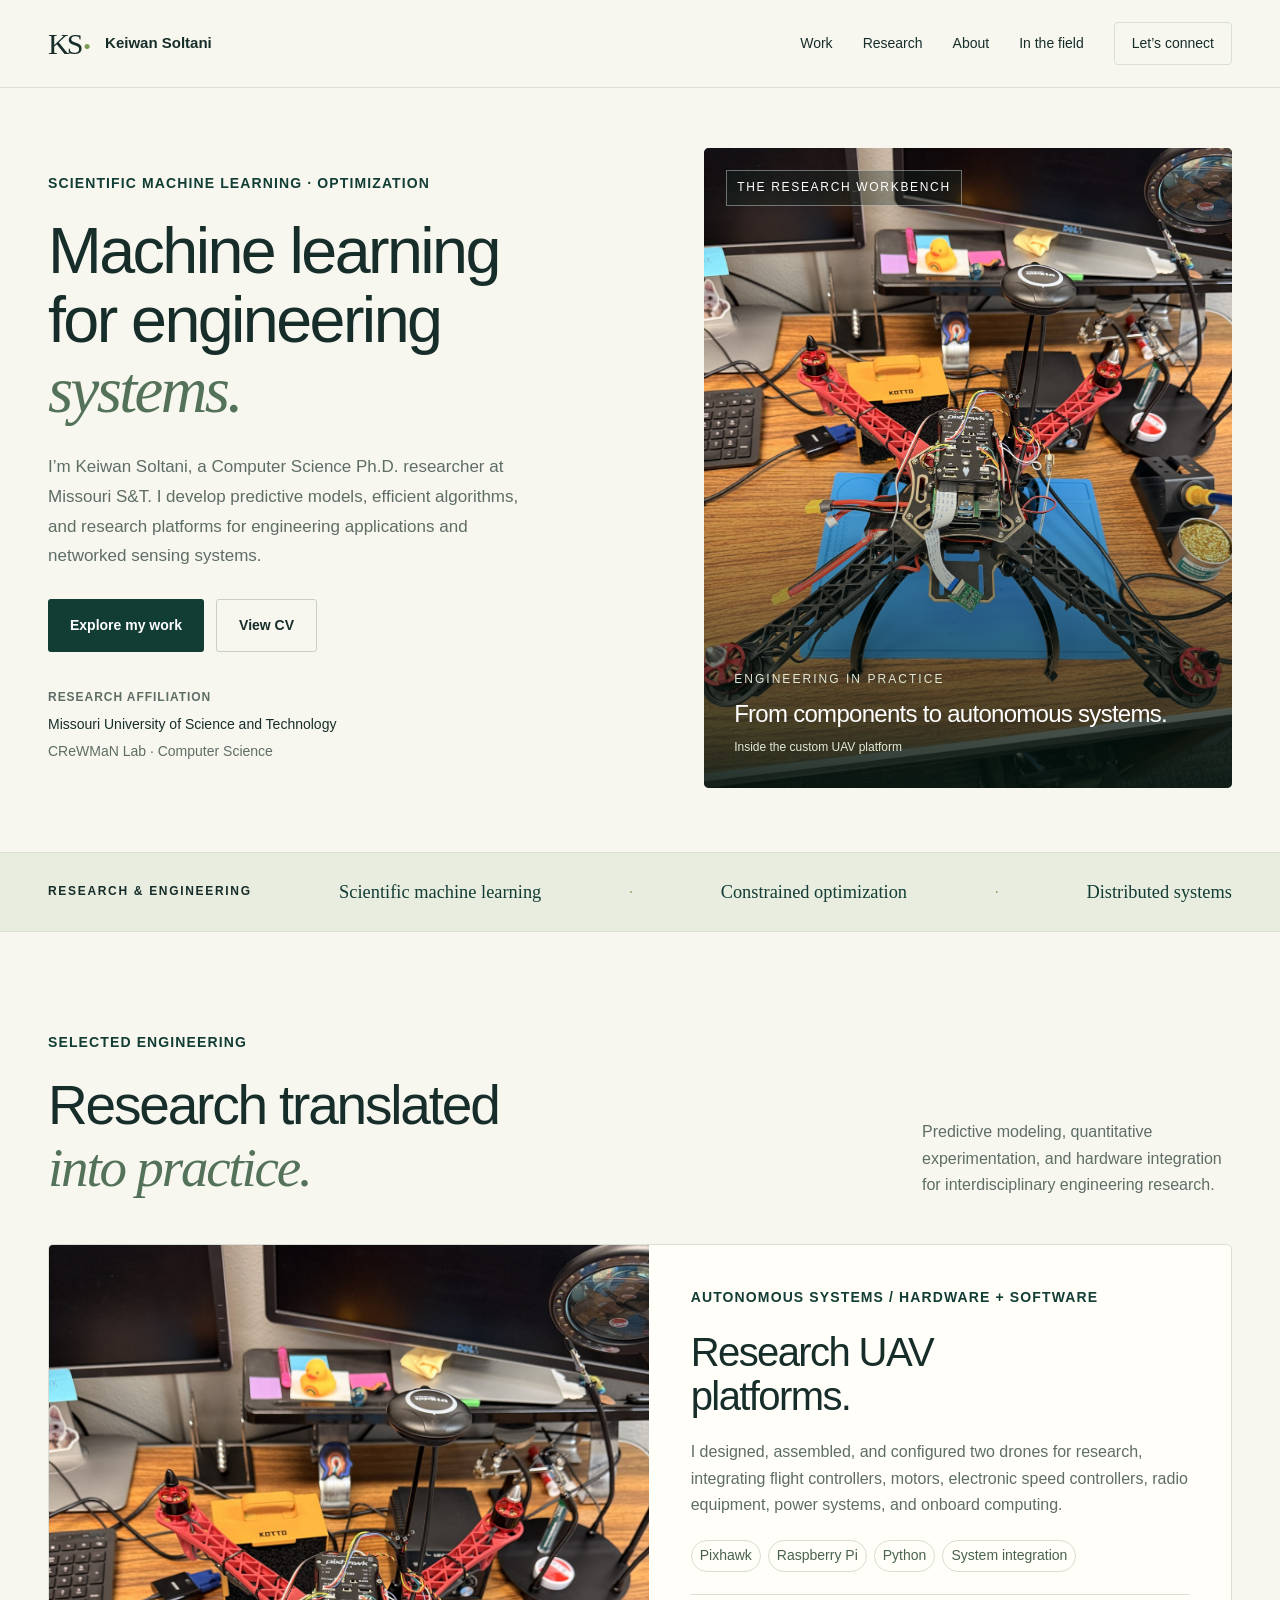
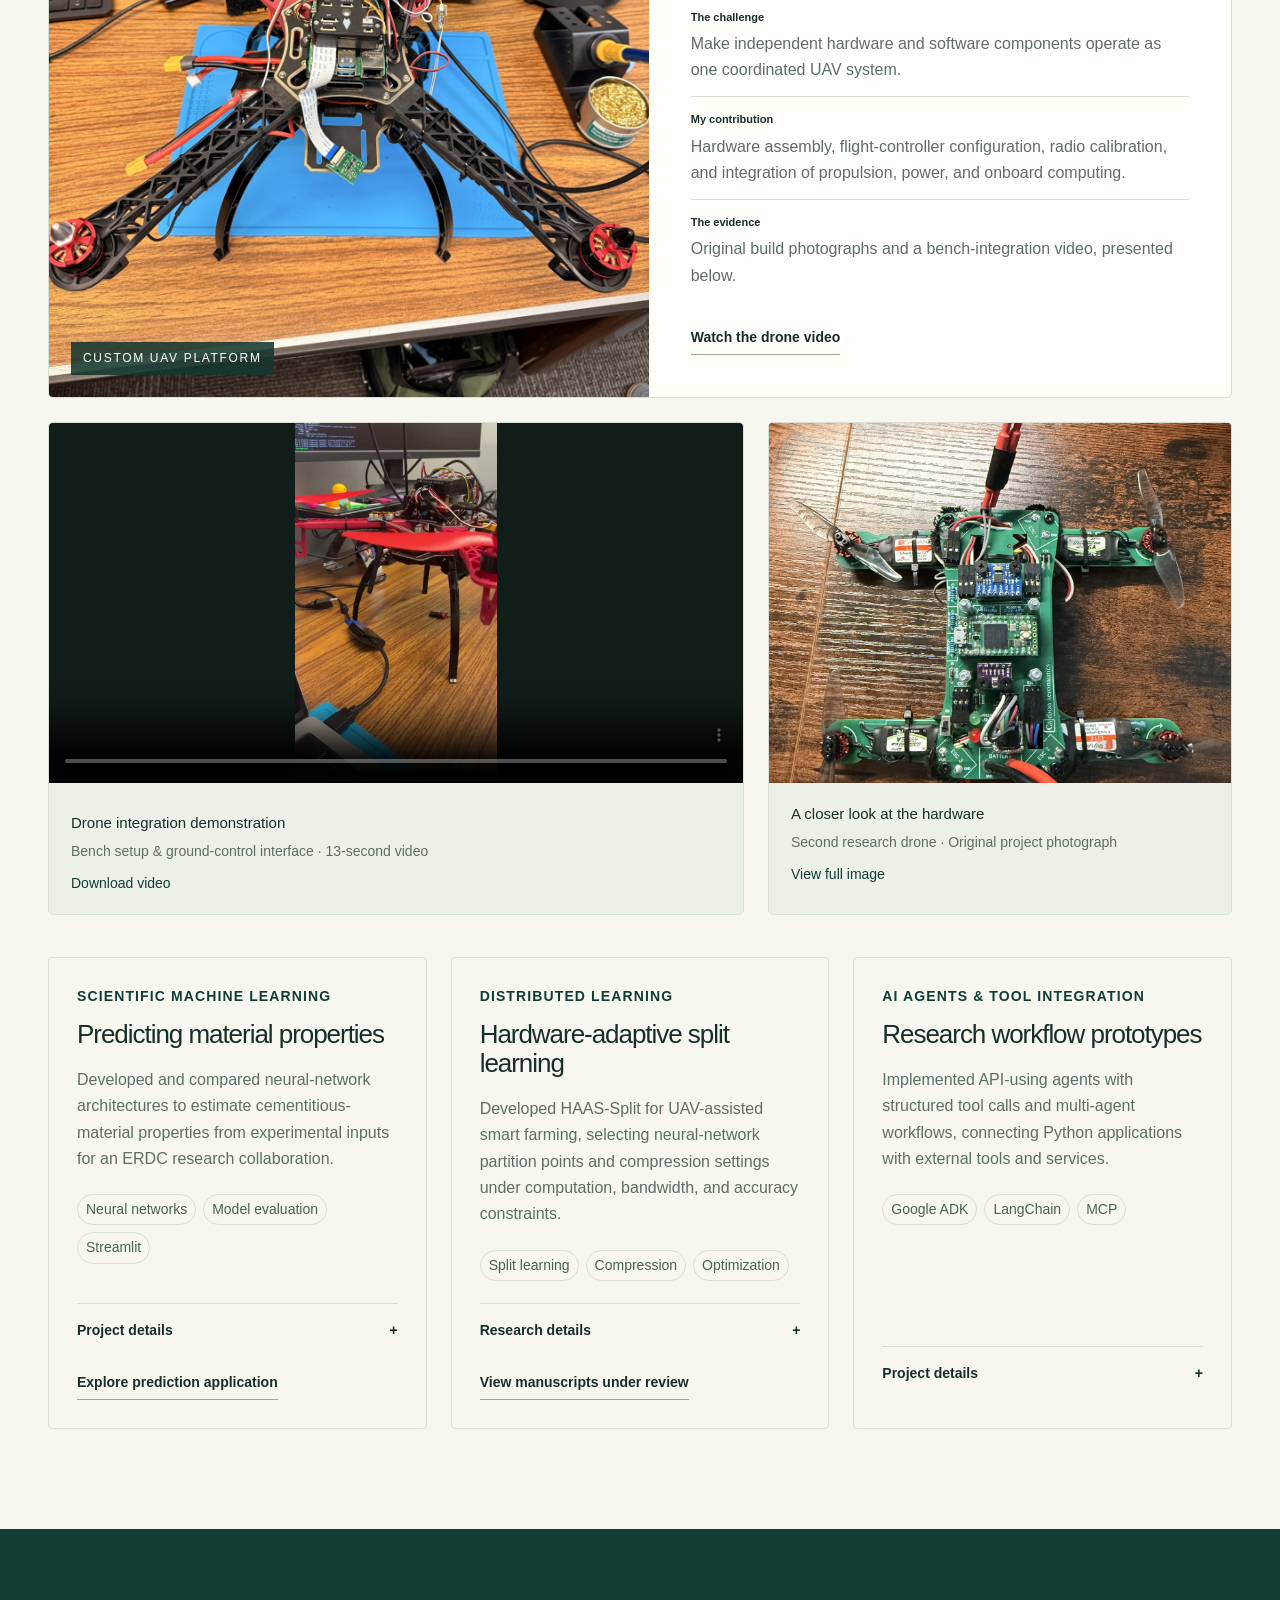
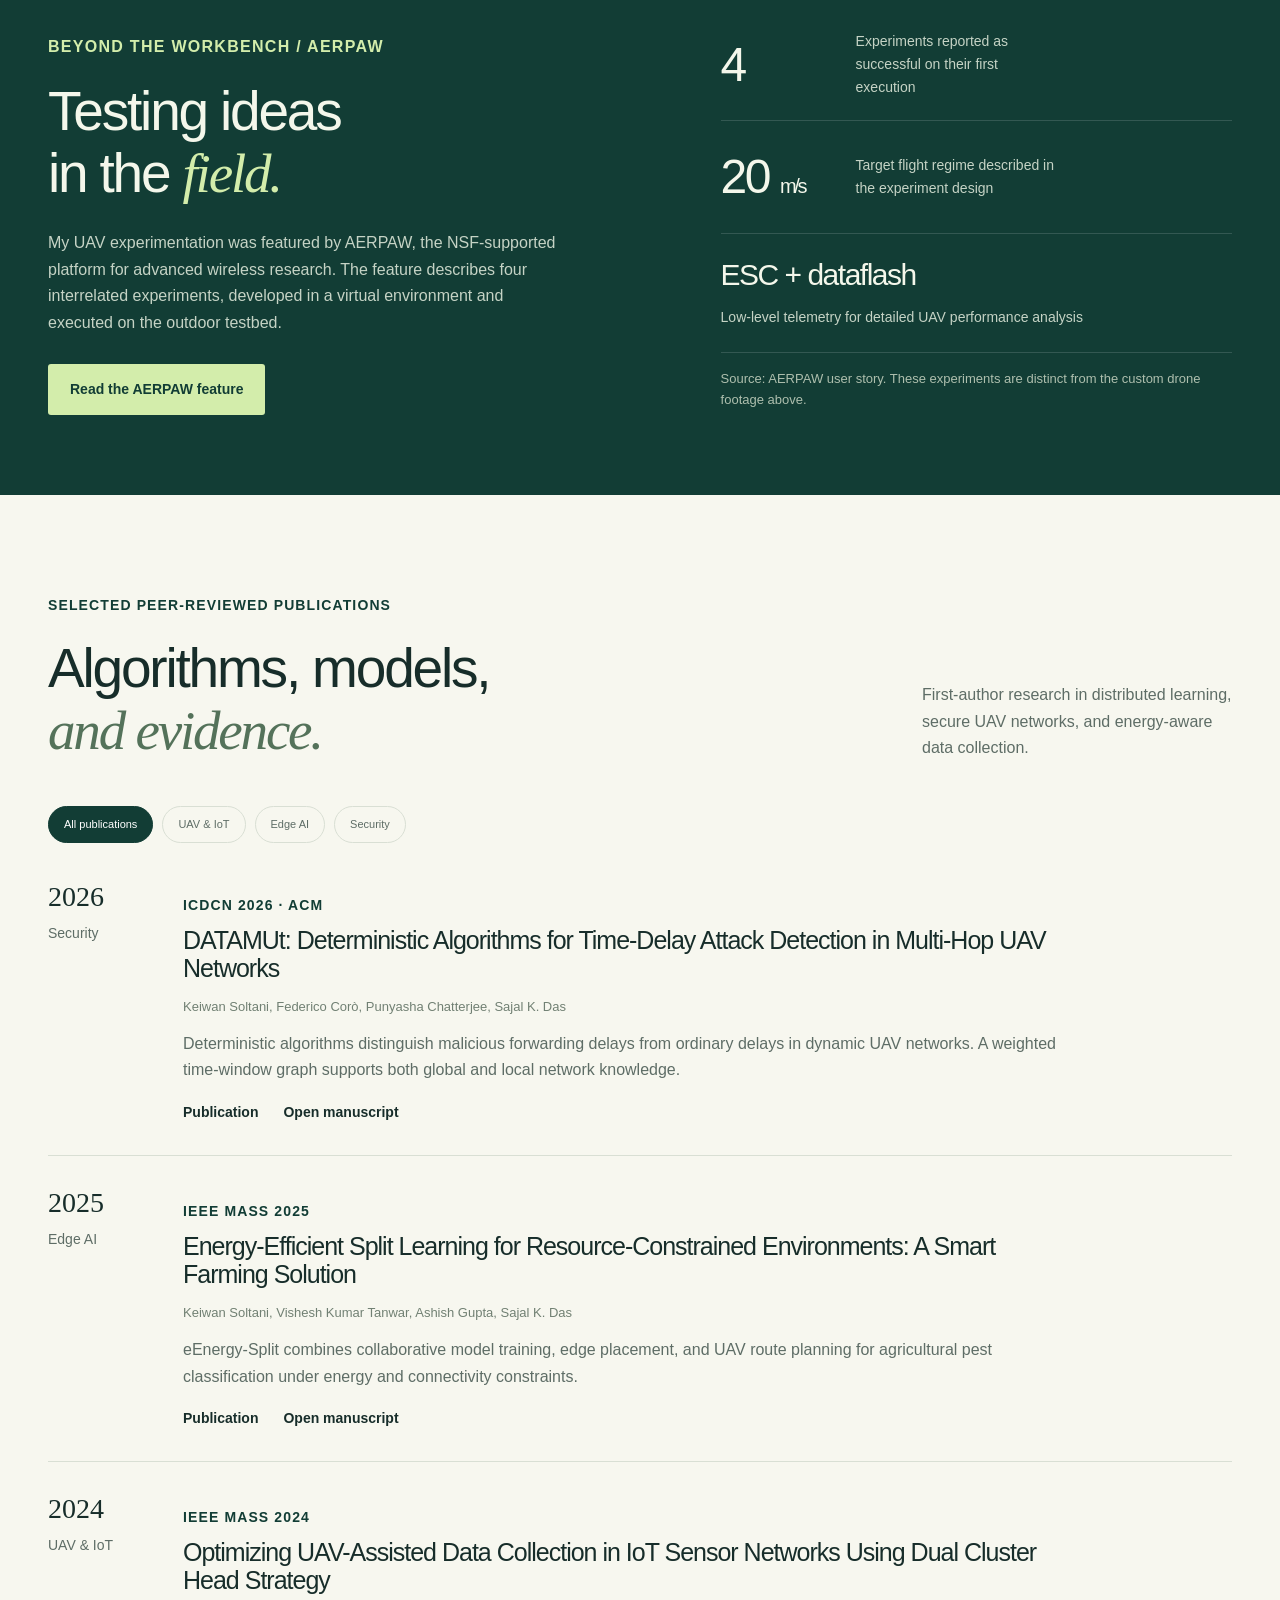
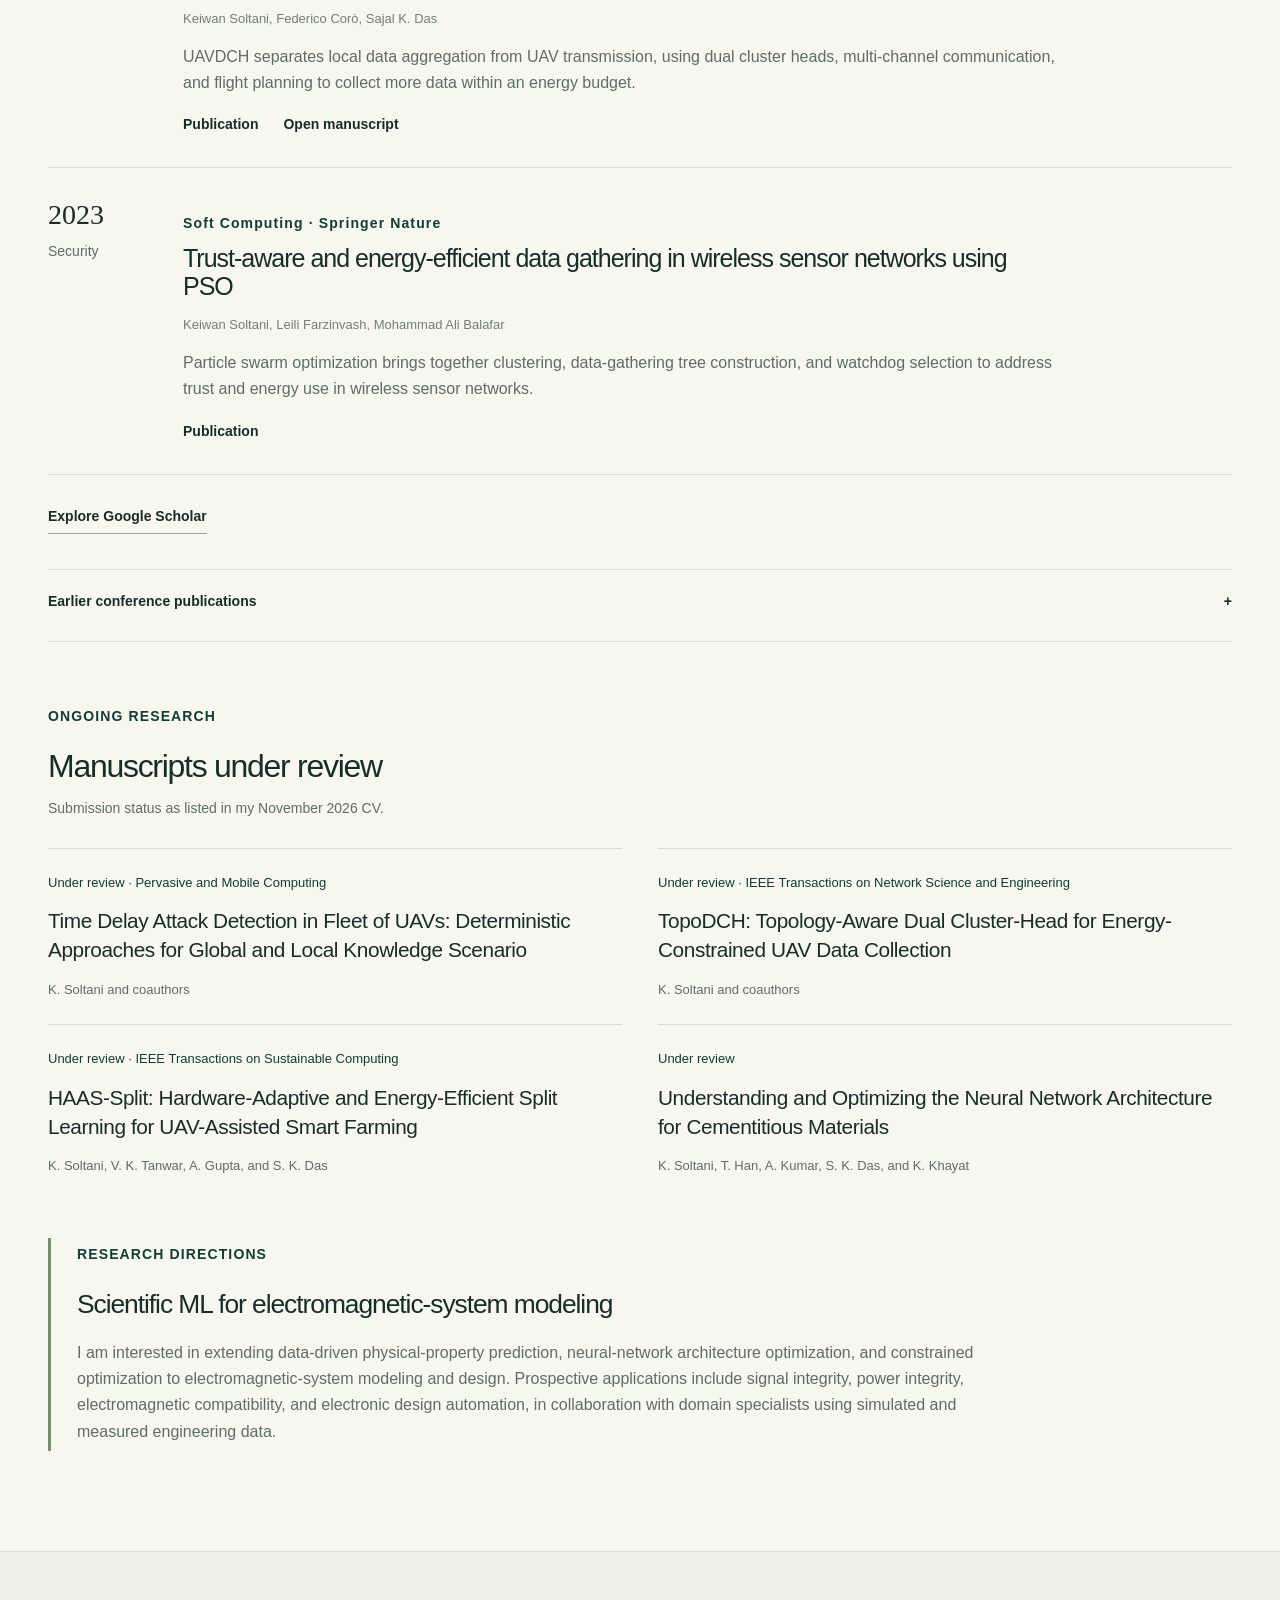
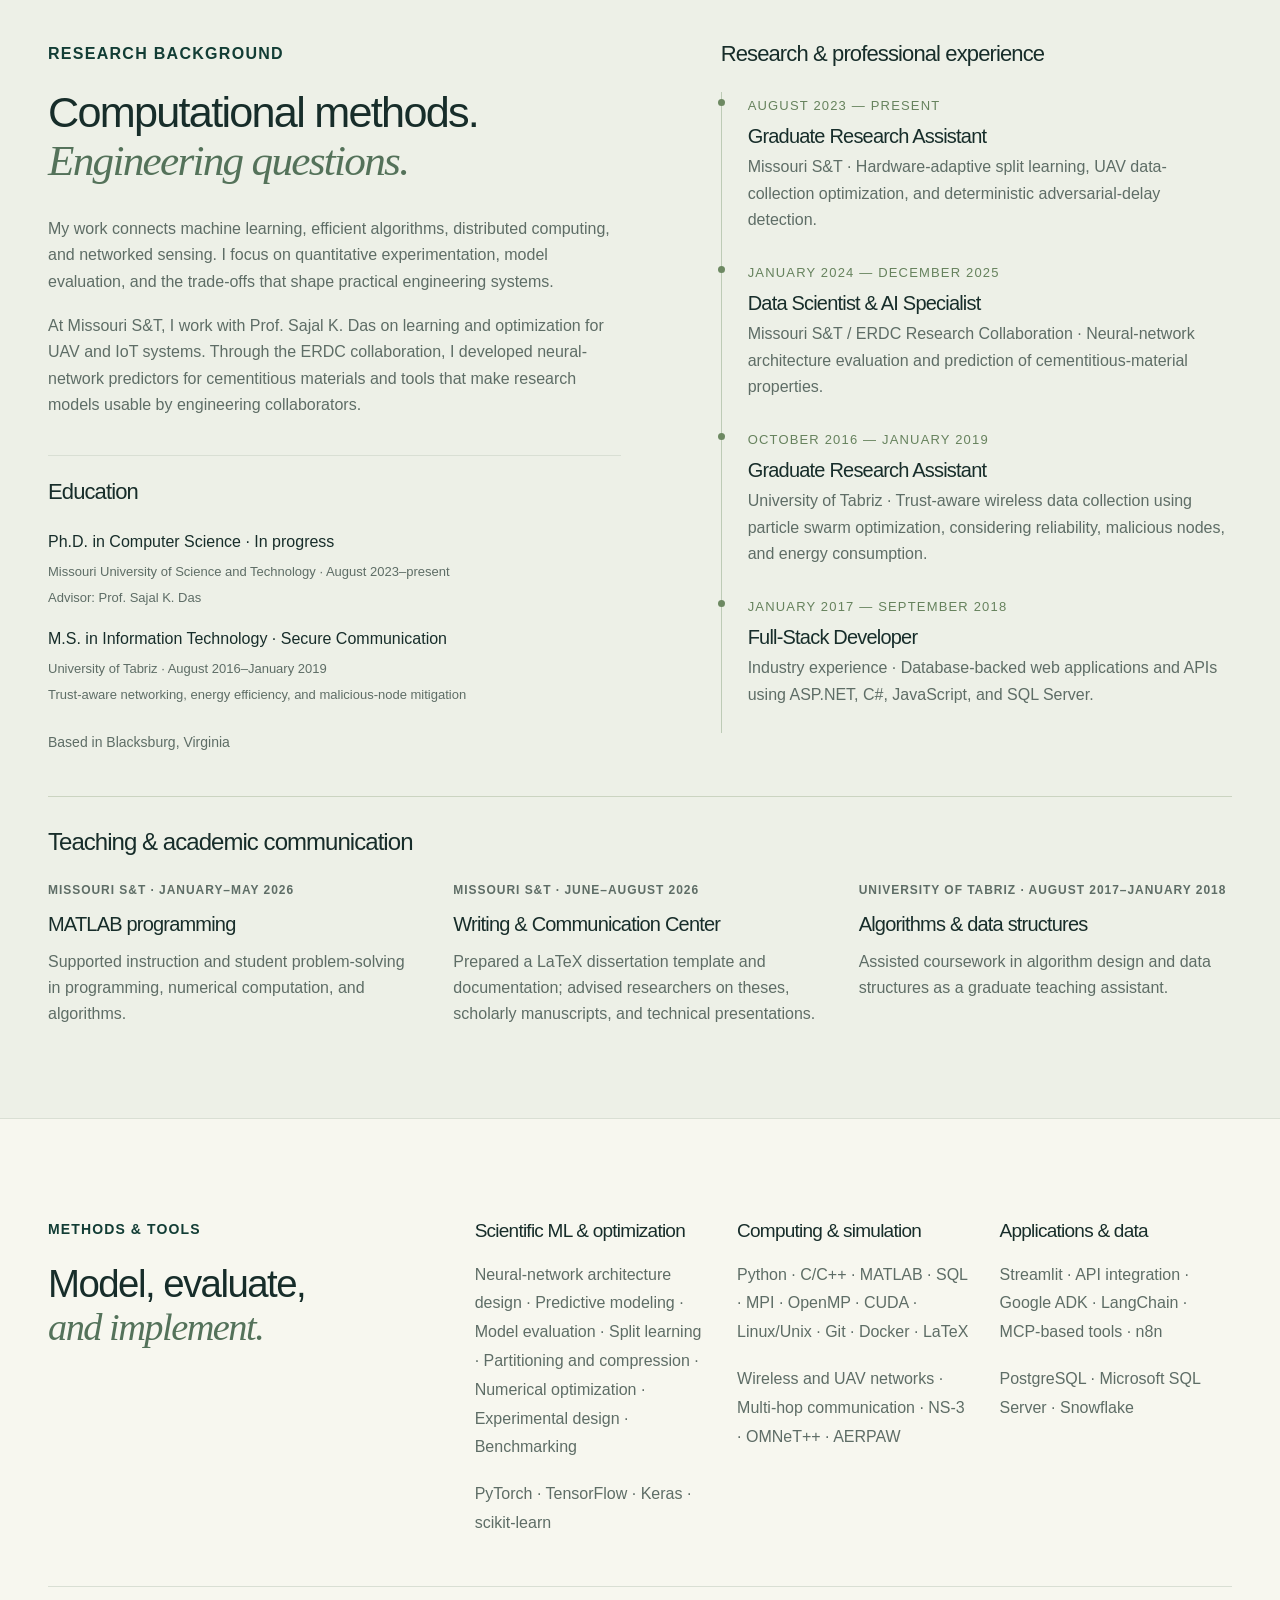
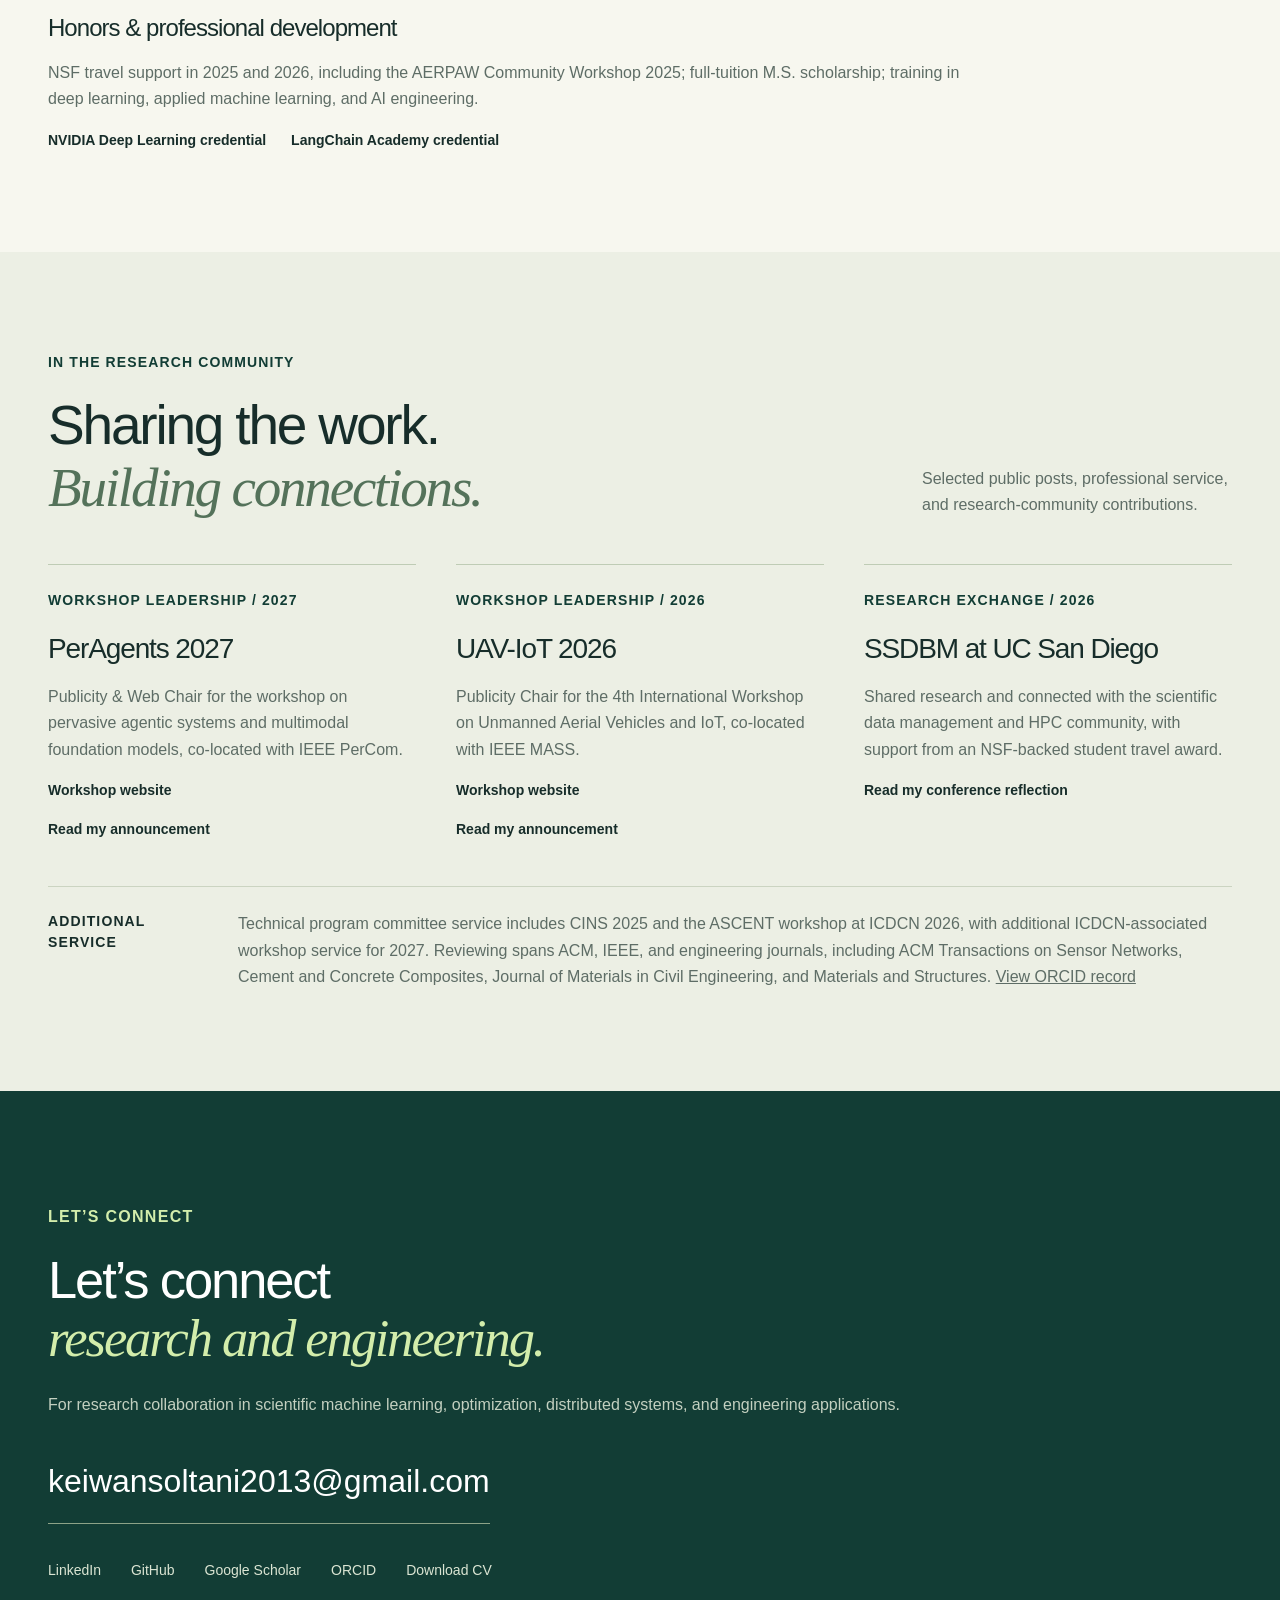
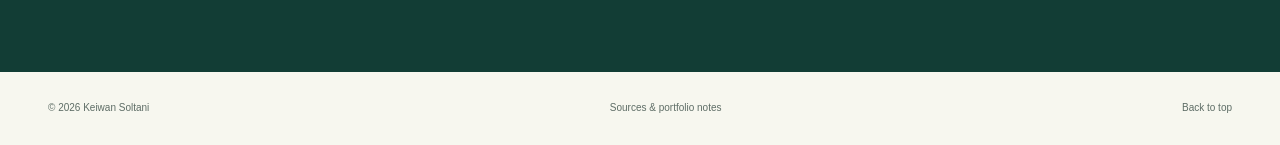
==== commit 24148295: "Add updates section for research community contributions Added updates section with workshop leaders" ====
--- a/index.html
+++ b/index.html
@@ -24,5 +24,5 @@
 <section id="about" class="about-section"><div class="wrap about-layout"><div><p class="eyebrow">RESEARCH BACKGROUND</p><h2>Computational methods.<br><em>Engineering questions.</em></h2><p>My work connects machine learning, efficient algorithms, distributed computing, and networked sensing. I focus on quantitative experimentation, model evaluation, and the trade-offs that shape practical engineering systems.</p><p>At Missouri S&amp;T, I work with Prof. Sajal K. Das on learning and optimization for UAV and IoT systems. Through the ERDC collaboration, I developed neural-network predictors for cementitious materials and tools that make research models usable by engineering collaborators.</p><div class="education"><h3>Education</h3><p><strong>Ph.D. in Computer Science · In progress</strong><span>Missouri University of Science and Technology · August 2023–present</span><span>Advisor: Prof. Sajal K. Das</span></p><p><strong>M.S. in Information Technology · Secure Communication</strong><span>University of Tabriz · August 2016–January 2019</span><span>Trust-aware networking, energy efficiency, and malicious-node mitigation</span></p></div><p class="location">Based in Blacksburg, Virginia</p></div><div class="timeline"><h3>Research &amp; professional experience</h3><article><span>AUGUST 2023 — PRESENT</span><h4>Graduate Research Assistant</h4><p>Missouri S&amp;T · Hardware-adaptive split learning, UAV data-collection optimization, and deterministic adversarial-delay detection.</p></article><article><span>JANUARY 2024 — DECEMBER 2025</span><h4>Data Scientist &amp; AI Specialist</h4><p>Missouri S&amp;T / ERDC Research Collaboration · Neural-network architecture evaluation and prediction of cementitious-material properties.</p></article><article><span>OCTOBER 2016 — JANUARY 2019</span><h4>Graduate Research Assistant</h4><p>University of Tabriz · Trust-aware wireless data collection using particle swarm optimization, considering reliability, malicious nodes, and energy consumption.</p></article><article><span>JANUARY 2017 — SEPTEMBER 2018</span><h4>Full-Stack Developer</h4><p>Industry experience · Database-backed web applications and APIs using ASP.NET, C#, JavaScript, and SQL Server.</p></article></div></div>
 <div class="wrap teaching"><h3>Teaching &amp; academic communication</h3><div class="teaching-grid"><article><p class="small-label">MISSOURI S&amp;T · JANUARY–MAY 2026</p><h4>MATLAB programming</h4><p>Supported instruction and student problem-solving in programming, numerical computation, and algorithms.</p></article><article><p class="small-label">MISSOURI S&amp;T · JUNE–AUGUST 2026</p><h4>Writing &amp; Communication Center</h4><p>Prepared a LaTeX dissertation template and documentation; advised researchers on theses, scholarly manuscripts, and technical presentations.</p></article><article><p class="small-label">UNIVERSITY OF TABRIZ · AUGUST 2017–JANUARY 2018</p><h4>Algorithms &amp; data structures</h4><p>Assisted coursework in algorithm design and data structures as a graduate teaching assistant.</p></article></div></div></section>
 <section class="section wrap capabilities"><div><p class="eyebrow">METHODS &amp; TOOLS</p><h2>Model, evaluate,<br><em>and implement.</em></h2></div><div class="skill-columns"><div><h3>Scientific ML &amp; optimization</h3><p>Neural-network architecture design · Predictive modeling · Model evaluation · Split learning · Partitioning and compression · Numerical optimization · Experimental design · Benchmarking</p><p>PyTorch · TensorFlow · Keras · scikit-learn</p></div><div><h3>Computing &amp; simulation</h3><p>Python · C/C++ · MATLAB · SQL · MPI · OpenMP · CUDA · Linux/Unix · Git · Docker · LaTeX</p><p>Wireless and UAV networks · Multi-hop communication · NS-3 · OMNeT++ · AERPAW</p></div><div><h3>Applications &amp; data</h3><p>Streamlit · API integration · Google ADK · LangChain · MCP-based tools · n8n</p><p>PostgreSQL · Microsoft SQL Server · Snowflake</p></div></div><div class="honors"><h3>Honors &amp; professional development</h3><p>NSF travel support in 2025 and 2026, including the AERPAW Community Workshop 2025; full-tuition M.S. scholarship; training in deep learning, applied machine learning, and AI engineering.</p><div class="textlinks"><a href="https://courses.nvidia.com/certificates/72aefeae797c41b382a0099c1ffd6757/" target="_blank">NVIDIA Deep Learning credential</a><a href="https://academy.langchain.com/certificates/wjujzbauqf" target="_blank">LangChain Academy credential</a></div></div></section>
-<section id="updates" class="updates-section section"><div class="wrap"><div class="section-head"><div><p class="eyebrow">IN THE RESEARCH COMMUNITY</p><h2>Sharing the work.<br><em>Building connections.</em></h2></div><p>Selected public posts, professional service, and research-community contributions.</p></div><div class="update-grid"><article><p class="eyebrow">WORKSHOP LEADERSHIP / 2027</p><h3>PerAgents 2027</h3><p>Publicity & Web Chair for the workshop on pervasive agentic systems and multimodal foundation models, co-located with IEEE PerCom.</p><a href="https://peragents.github.io/2027/" target="_blank">Workshop website</a><a href="https://www.linkedin.com/posts/keiwan-soltani_peragents2027-percom2027-edgeai-activity-7507898880261337088-XW0P" target="_blank">Read my announcement</a></article><article><p class="eyebrow">WORKSHOP LEADERSHIP / 2026</p><h3>UAV-IoT 2026</h3><p>Publicity Chair for the 4th International Workshop on Unmanned Aerial Vehicles and IoT, co-located with IEEE MASS.</p><a href="https://uav-iot.github.io/" target="_blank">Workshop website</a><a href="https://www.linkedin.com/posts/keiwan-soltani_unmanned-aerial-vehicles-and-iot-activity-7498731604882935808-dtAT" target="_blank">Read my announcement</a></article><article><p class="eyebrow">RESEARCH EXCHANGE / 2026</p><h3>SSDBM at UC San Diego</h3><p>Shared research and connected with the scientific data management and HPC community, with support from an NSF-backed student travel award.</p><a href="https://www.linkedin.com/posts/keiwan-soltani_ssdbm2026-scientificdatamanagement-hpc-activity-7494820489182277632-N_vb" target="_blank">Read my conference reflection</a></article></div><div class="service-note"><span class="small-label">ADDITIONAL SERVICE</span><p>IEEE Young Professionals Volunteer Ambassador (2026–present). Technical program committee service includes CINS 2025 and the ASCENT workshop at ICDCN 2026, with additional ICDCN-associated workshop service for 2027. Reviewing spans ACM, IEEE, and engineering journals, including ACM Transactions on Sensor Networks, Cement and Concrete Composites, Journal of Materials in Civil Engineering, and Materials and Structures. <a href="https://orcid.org/0000-0002-6938-196X" target="_blank">View ORCID record</a></p></div></div></section>
-<section id="contact" class="contact-section"><div class="wrap"><p class="eyebrow">LET’S CONNECT</p><h2>Let’s connect<br><em>research and engineering.</em></h2><p>For research collaboration in scientific machine learning, optimization, distributed systems, and engineering applications.</p><a class="email" href="mailto:keiwansoltani2013@gmail.com">keiwansoltani2013@gmail.com </a><div class="contact-links"><a href="https://www.linkedin.com/in/keiwan-soltani" target="_blank">LinkedIn</a><a href="https://github.com/keiwansoltani" target="_blank">GitHub</a><a href="https://scholar.google.com/citations?user=CC1VnzsAAAAJ&hl=en" target="_blank">Google Scholar</a><a href="https://orcid.org/0000-0002-6938-196X" target="_blank">ORCID</a><a href="assets/Keiwan_Soltani_CV.pdf?v=20261124" download>Download CV</a></div></div></section></main><footer class="wrap"><span>© 2026 Keiwan Soltani</span><a href="sources.html">Sources & portfolio notes</a><a href="#home">Back to top</a></footer><script src="script.js"></script></body></html>+<section id="updates" class="updates-section section"><div class="wrap"><div class="section-head"><div><p class="eyebrow">IN THE RESEARCH COMMUNITY</p><h2>Sharing the work.<br><em>Building connections.</em></h2></div><p>Selected public posts, professional service, and research-community contributions.</p></div><div class="update-grid"><article><p class="eyebrow">WORKSHOP LEADERSHIP / 2027</p><h3>PerAgents 2027</h3><p>Publicity & Web Chair for the workshop on pervasive agentic systems and multimodal foundation models, co-located with IEEE PerCom.</p><a href="https://peragents.github.io/2027/" target="_blank">Workshop website</a><a href="https://www.linkedin.com/posts/keiwan-soltani_peragents2027-percom2027-edgeai-activity-7507898880261337088-XW0P" target="_blank">Read my announcement</a></article><article><p class="eyebrow">WORKSHOP LEADERSHIP / 2026</p><h3>UAV-IoT 2026</h3><p>Publicity Chair for the 4th International Workshop on Unmanned Aerial Vehicles and IoT, co-located with IEEE MASS.</p><a href="https://uav-iot.github.io/" target="_blank">Workshop website</a><a href="https://www.linkedin.com/posts/keiwan-soltani_unmanned-aerial-vehicles-and-iot-activity-7498731604882935808-dtAT" target="_blank">Read my announcement</a></article><article><p class="eyebrow">RESEARCH EXCHANGE / 2026</p><h3>SSDBM at UC San Diego</h3><p>Shared research and connected with the scientific data management and HPC community, with support from an NSF-backed student travel award.</p><a href="https://www.linkedin.com/posts/keiwan-soltani_ssdbm2026-scientificdatamanagement-hpc-activity-7494820489182277632-N_vb" target="_blank">Read my conference reflection</a></article></div><div class="service-note"><span class="small-label">ADDITIONAL SERVICE</span><p>Technical program committee service includes CINS 2025 and the ASCENT workshop at ICDCN 2026, with additional ICDCN-associated workshop service for 2027. Reviewing spans ACM, IEEE, and engineering journals, including ACM Transactions on Sensor Networks, Cement and Concrete Composites, Journal of Materials in Civil Engineering, and Materials and Structures. <a href="https://orcid.org/0000-0002-6938-196X" target="_blank">View ORCID record</a></p></div></div></section>
+<section id="contact" class="contact-section"><div class="wrap"><p class="eyebrow">LET’S CONNECT</p><h2>Let’s connect<br><em>research and engineering.</em></h2><p>For research collaboration in scientific machine learning, optimization, distributed systems, and engineering applications.</p><a class="email" href="mailto:keiwansoltani2013@gmail.com">keiwansoltani2013@gmail.com </a><div class="contact-links"><a href="https://www.linkedin.com/in/keiwan-soltani" target="_blank">LinkedIn</a><a href="https://github.com/keiwansoltani" target="_blank">GitHub</a><a href="https://scholar.google.com/citations?user=CC1VnzsAAAAJ&hl=en" target="_blank">Google Scholar</a><a href="https://orcid.org/0000-0002-6938-196X" target="_blank">ORCID</a><a href="assets/Keiwan_Soltani_CV.pdf?v=20261124" download>Download CV</a></div></div></section></main><footer class="wrap"><span>© 2026 Keiwan Soltani</span><a href="sources.html">Sources & portfolio notes</a><a href="#home">Back to top</a></footer><script src="script.js"></script></body></html>
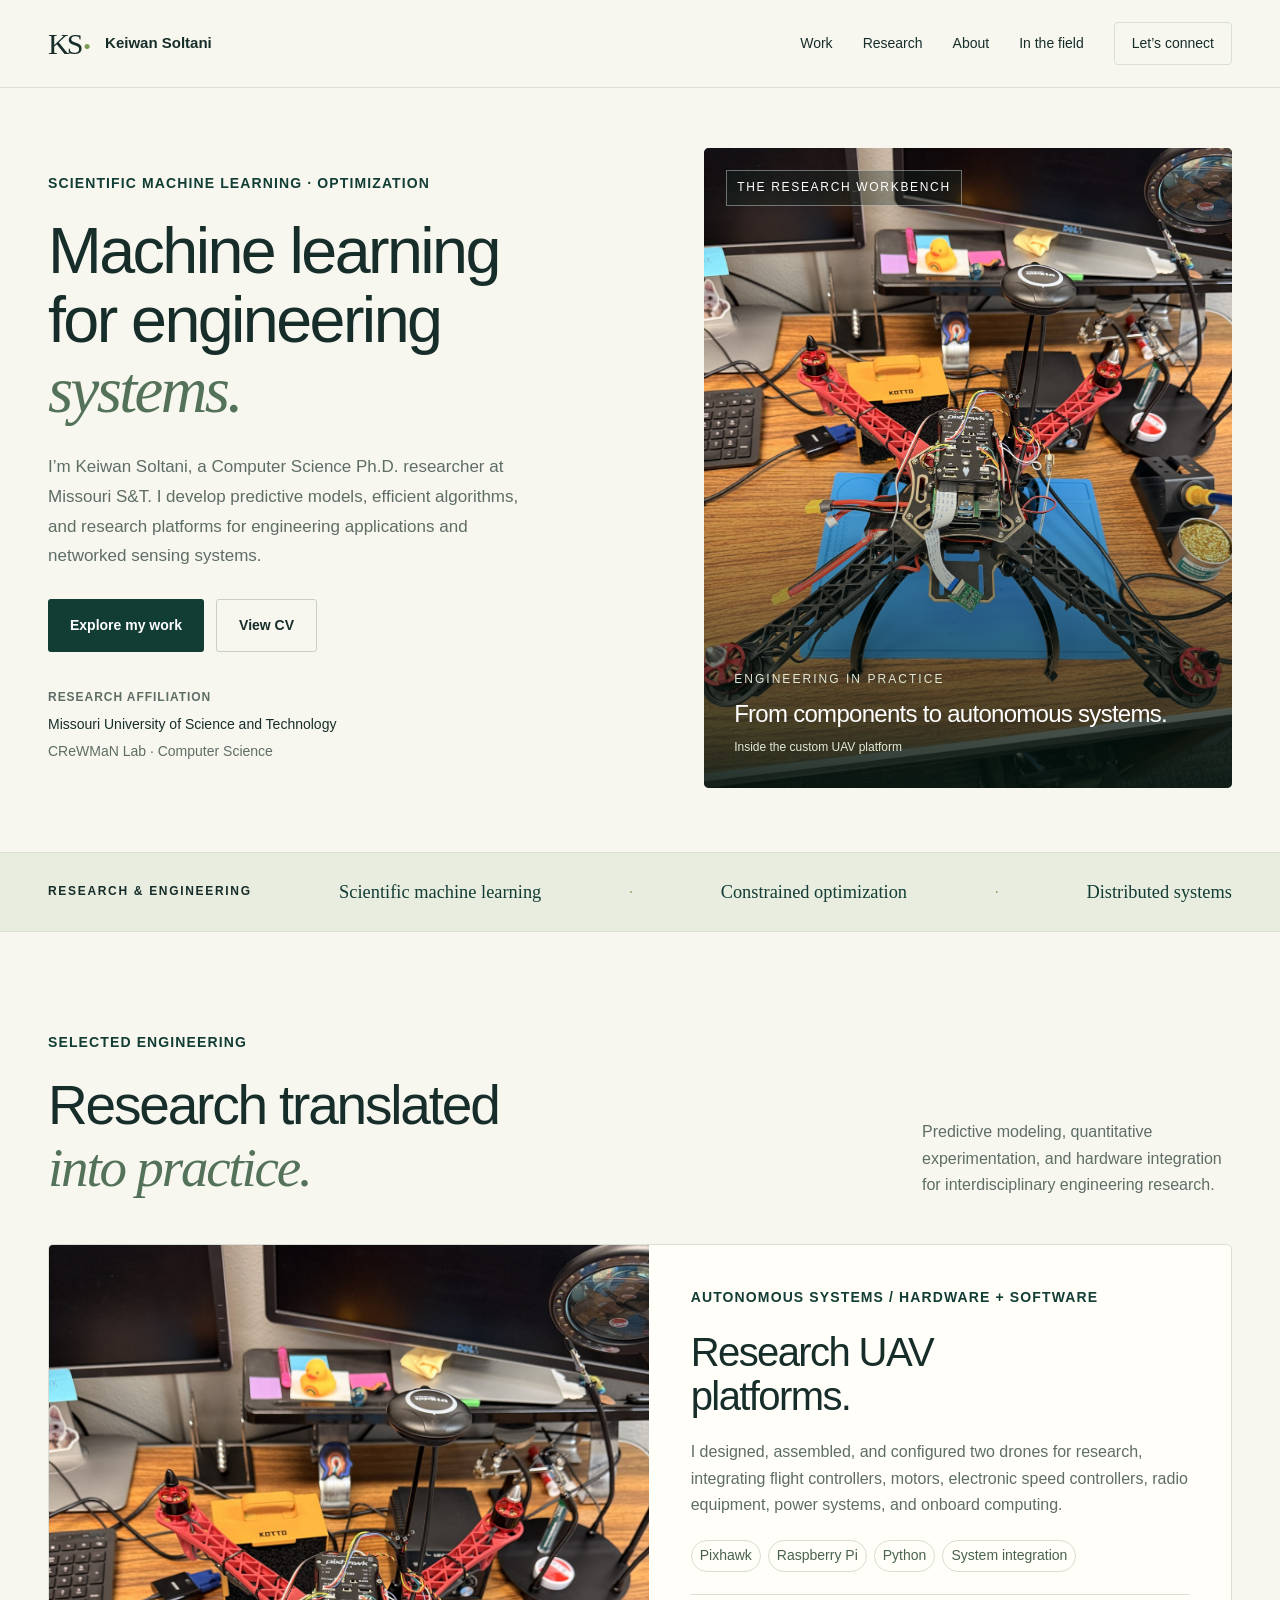
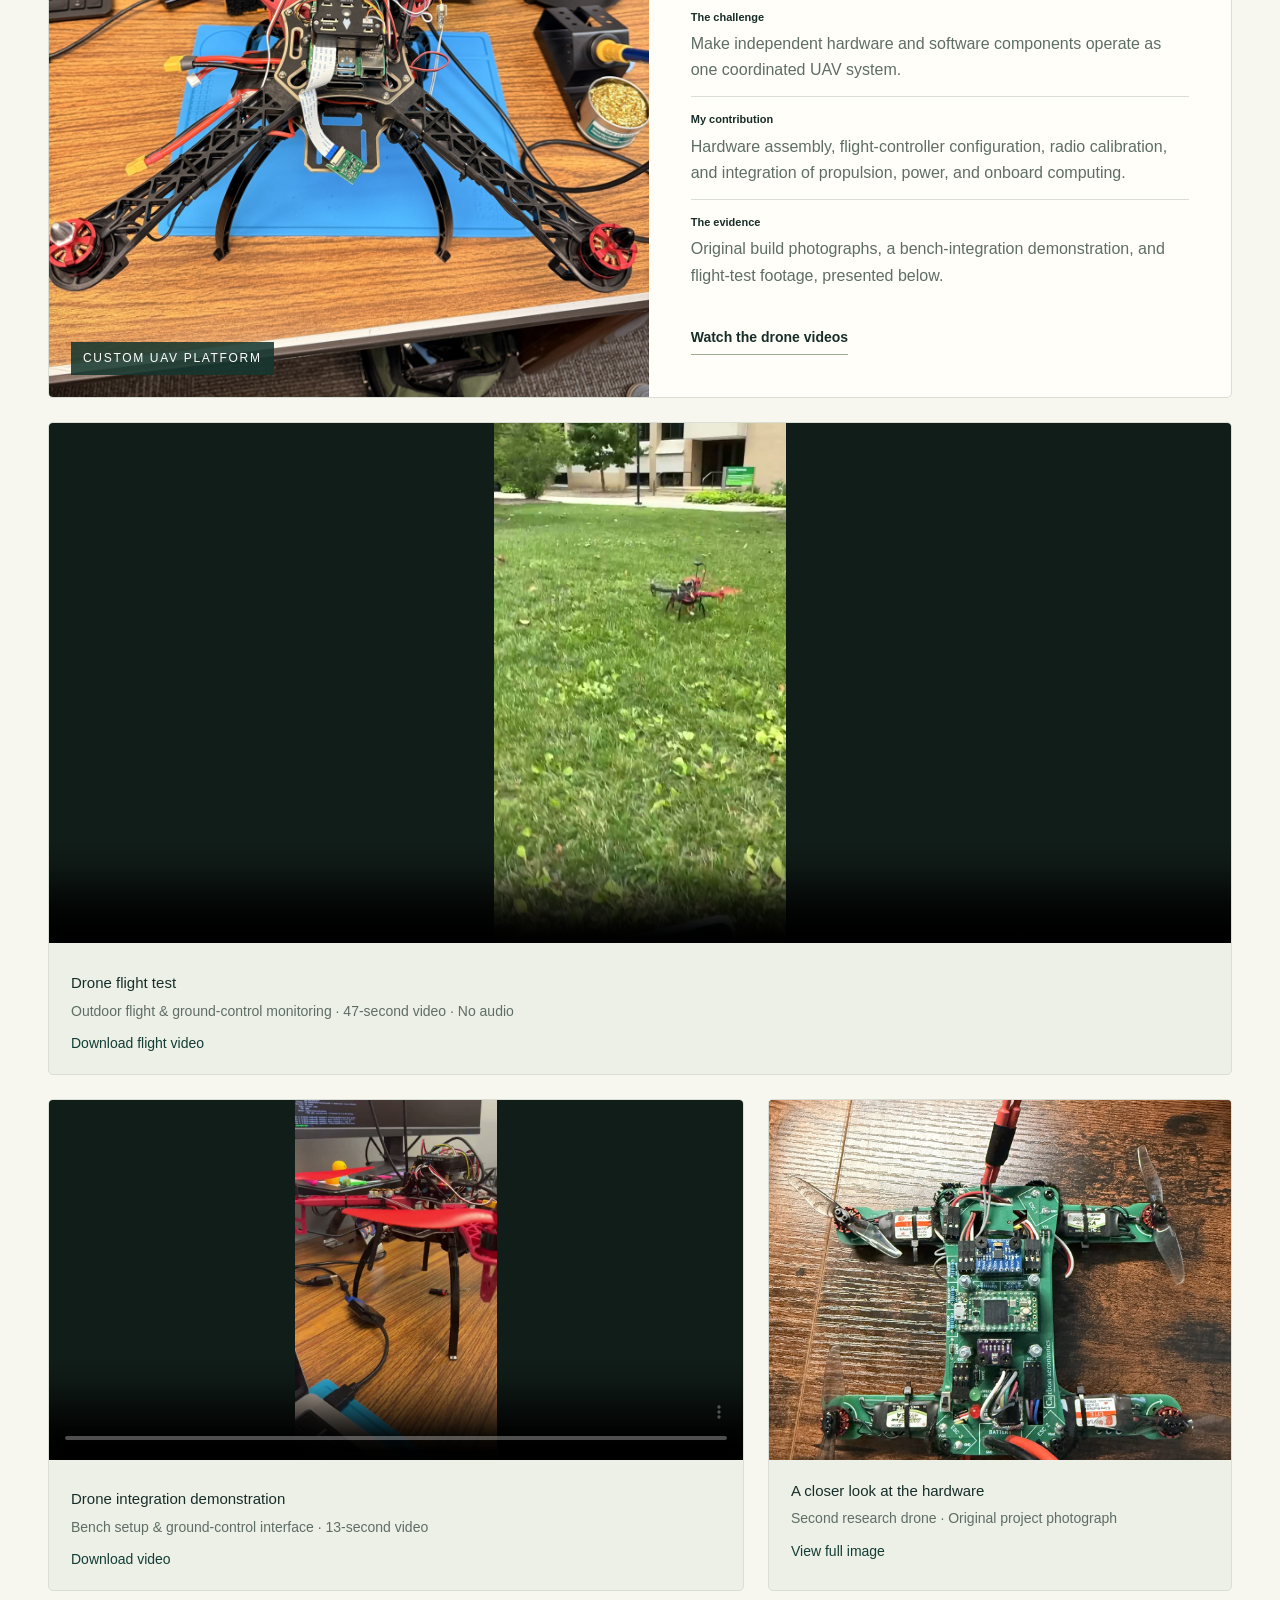
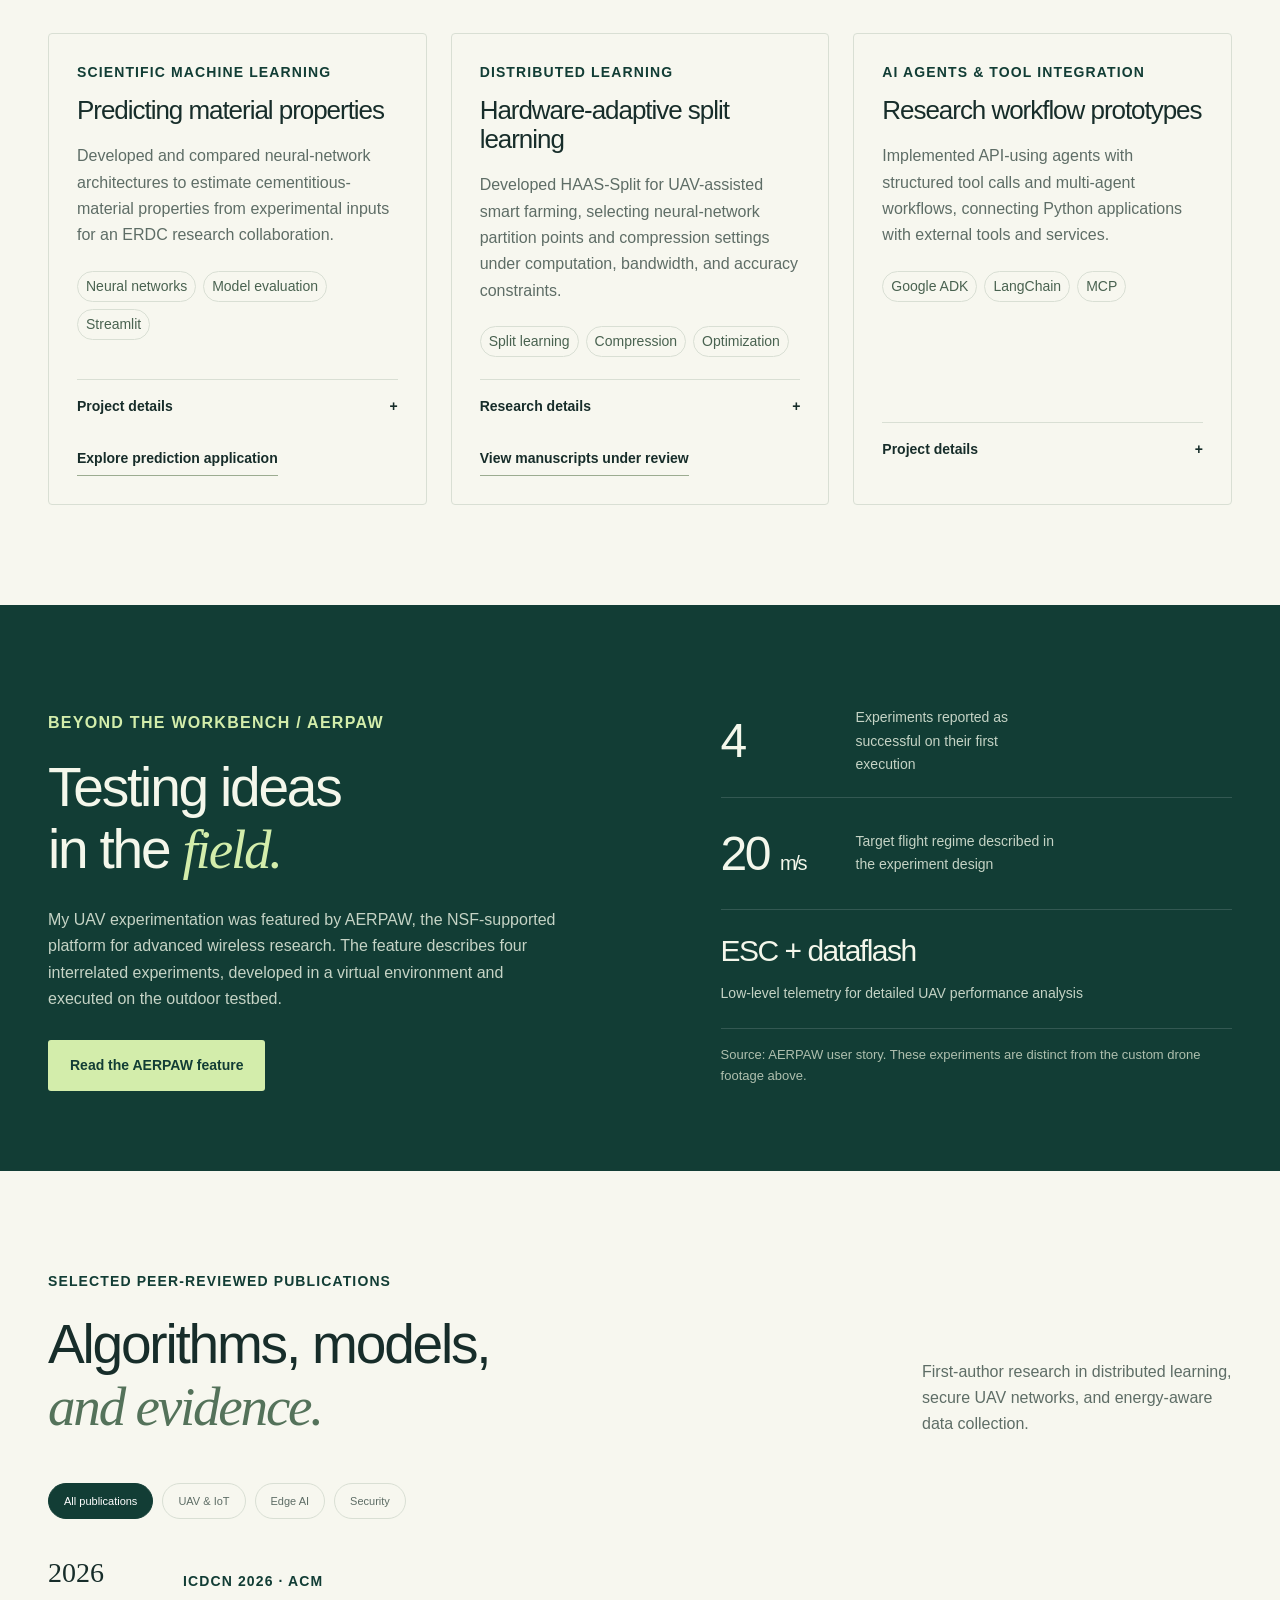
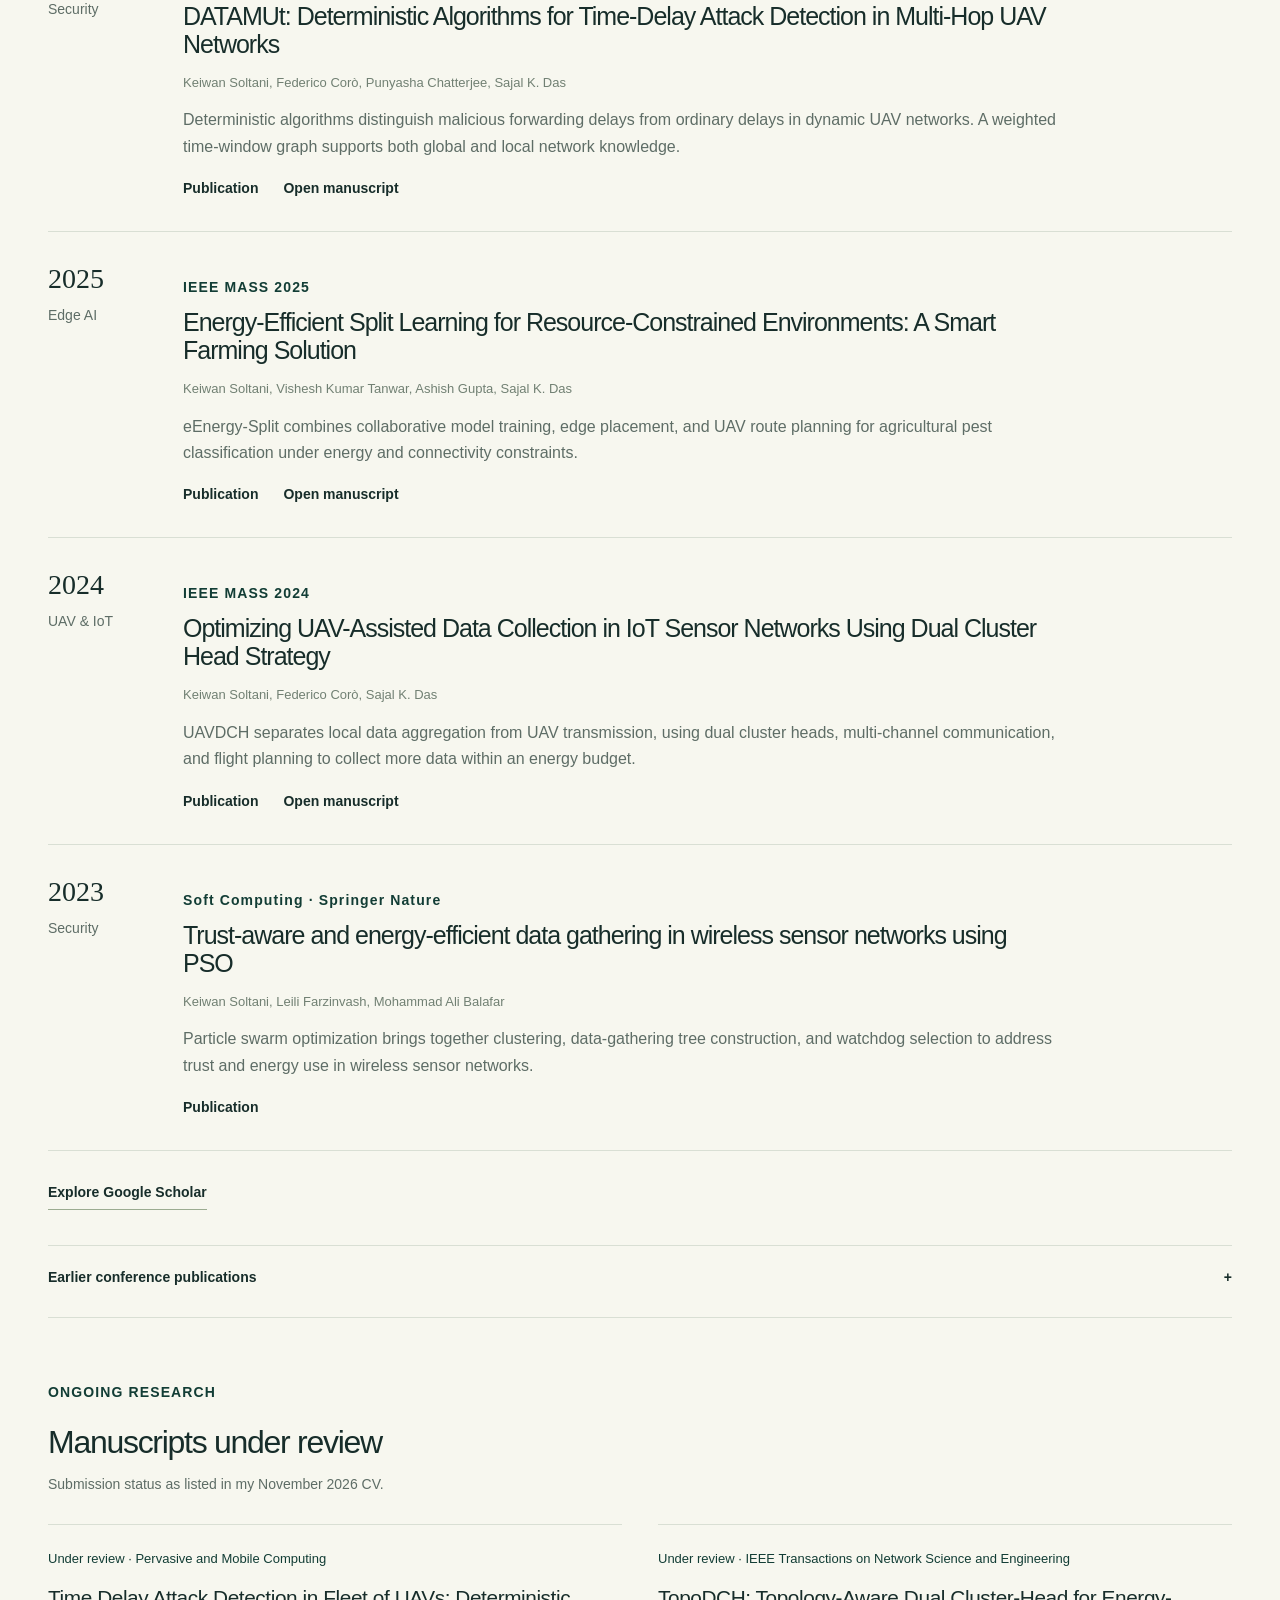
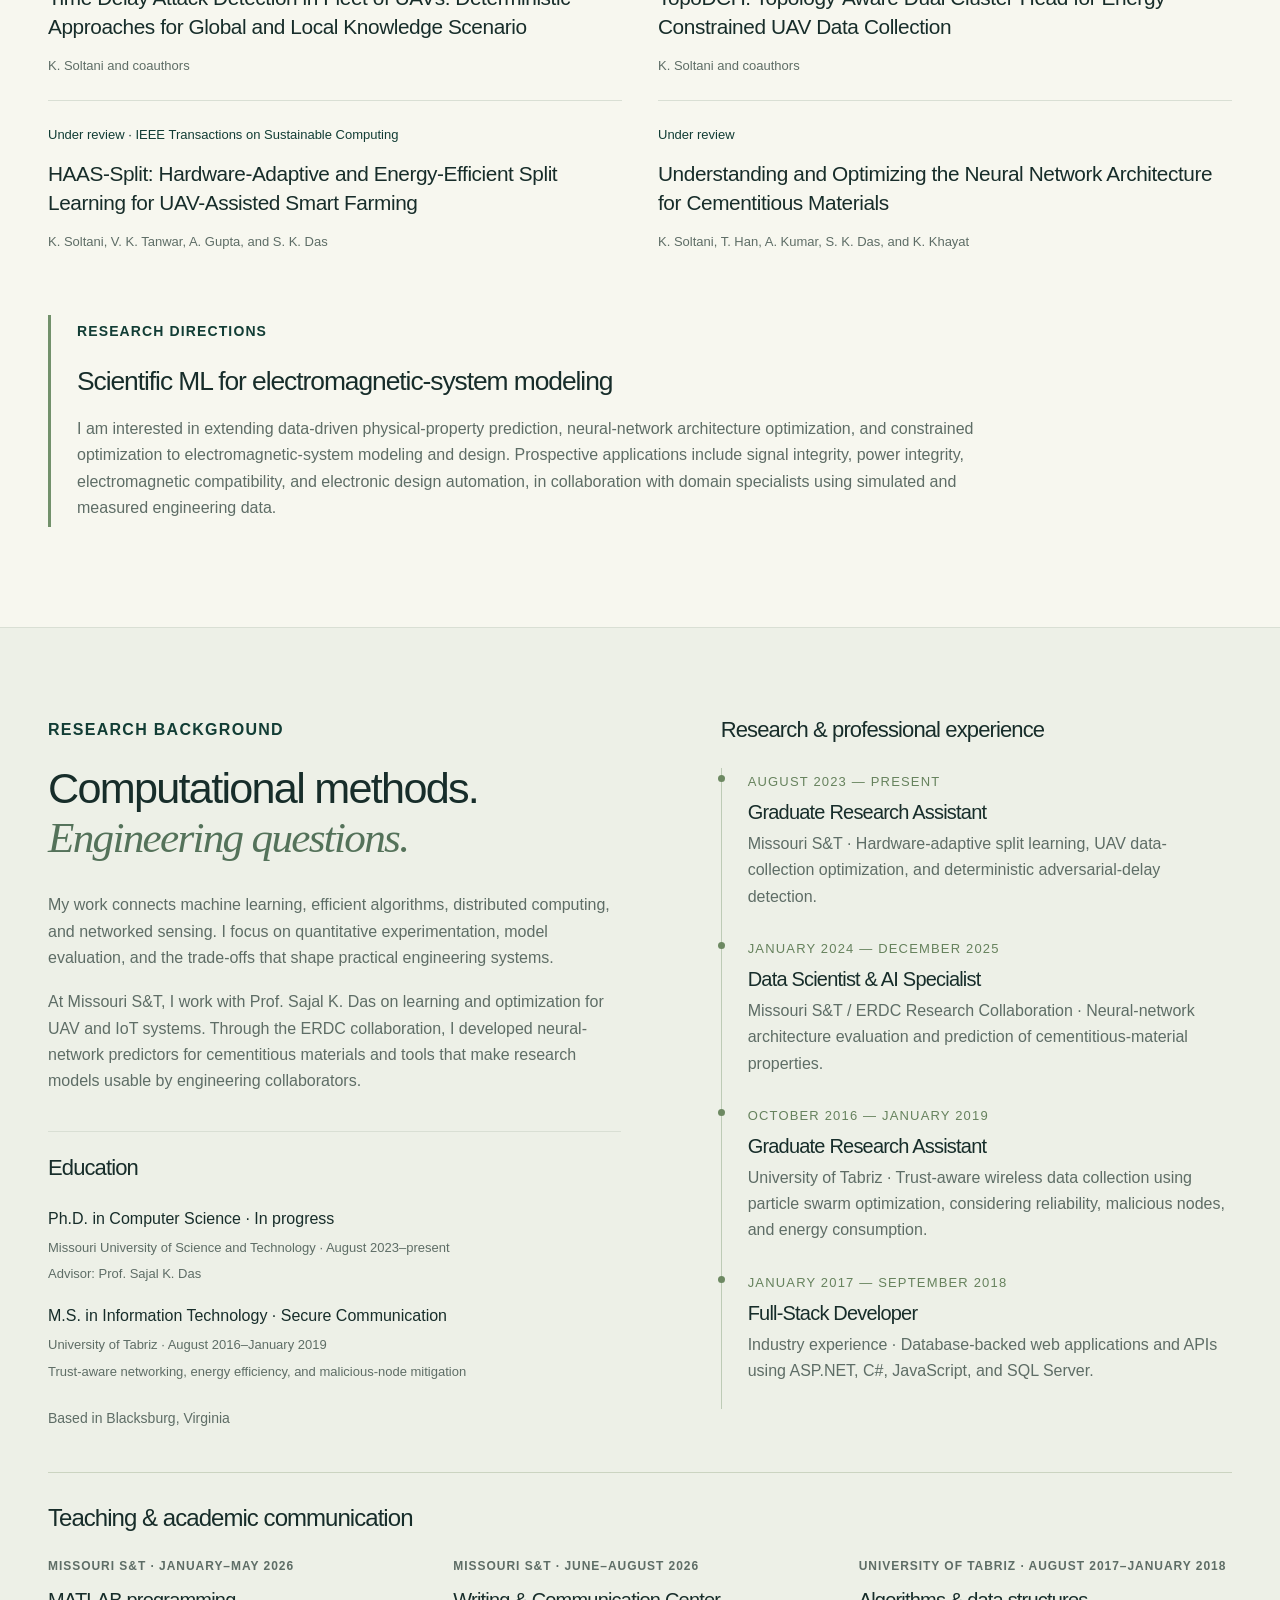
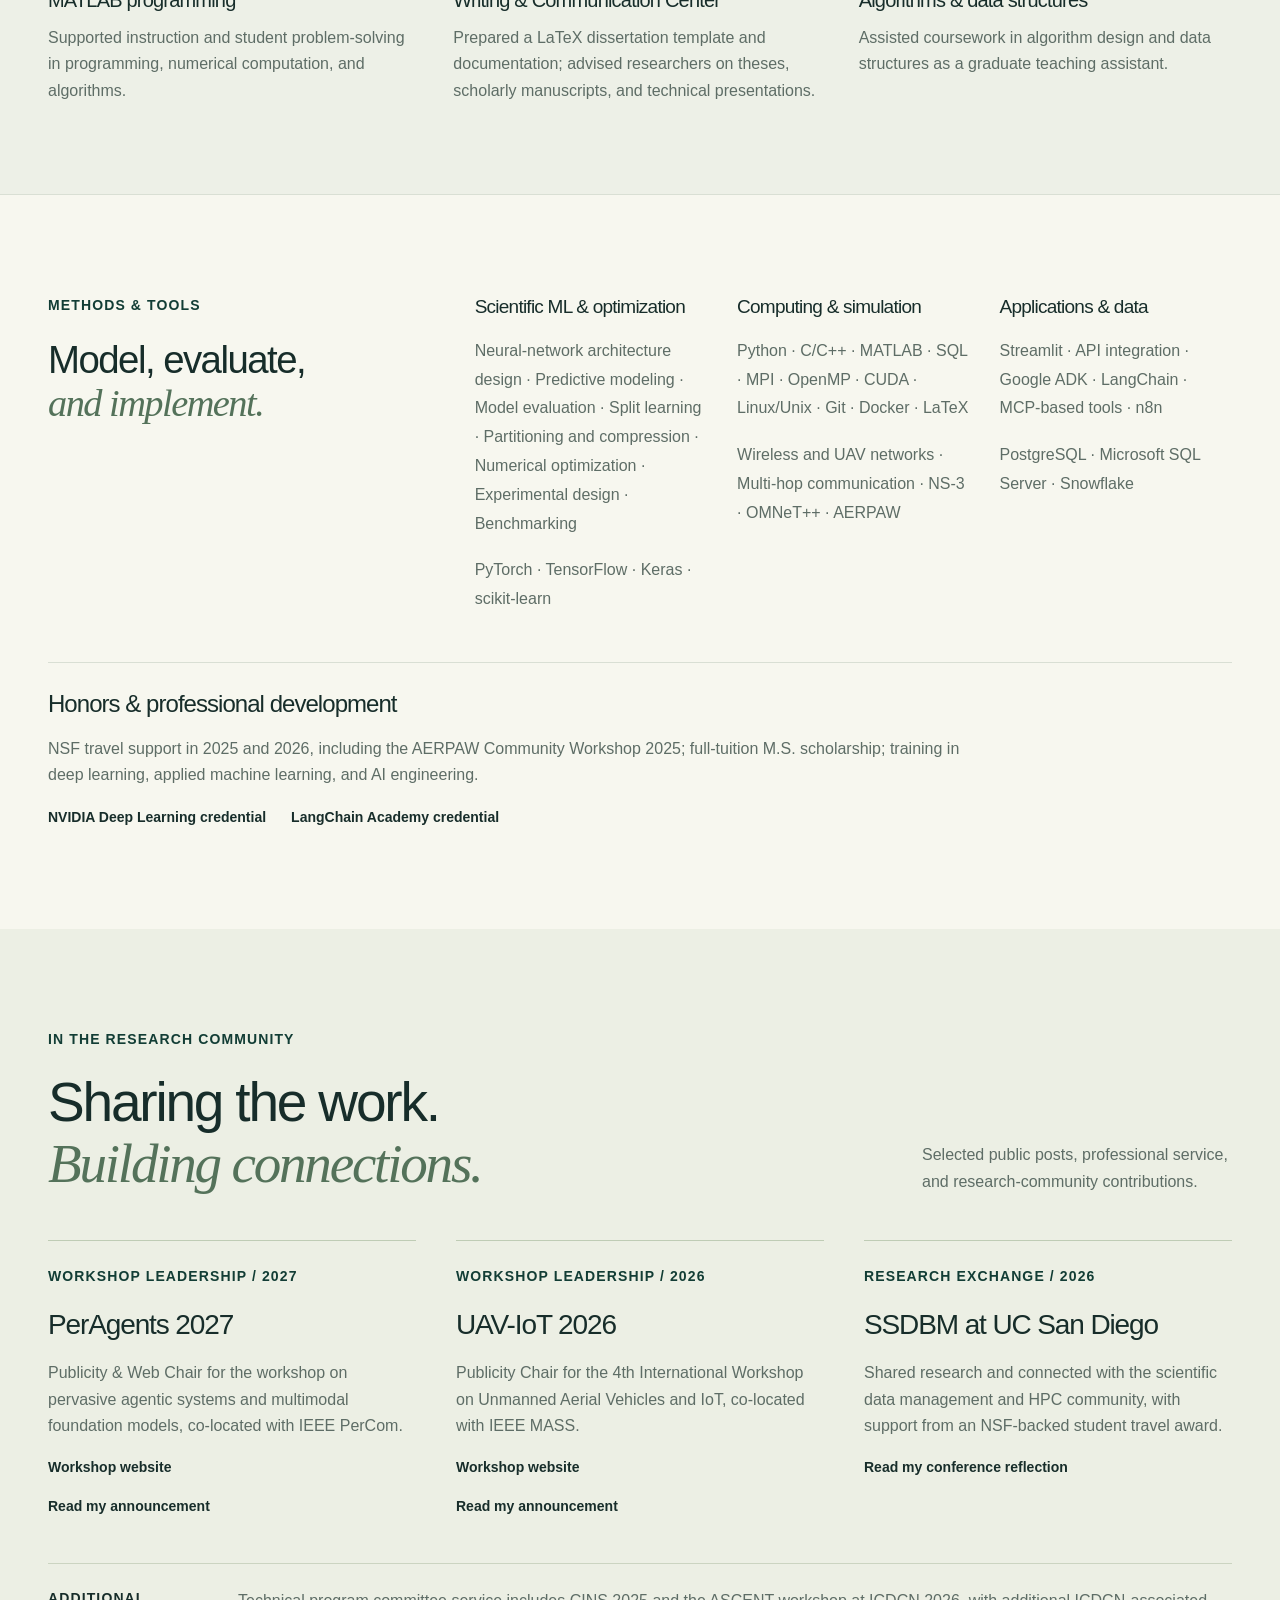
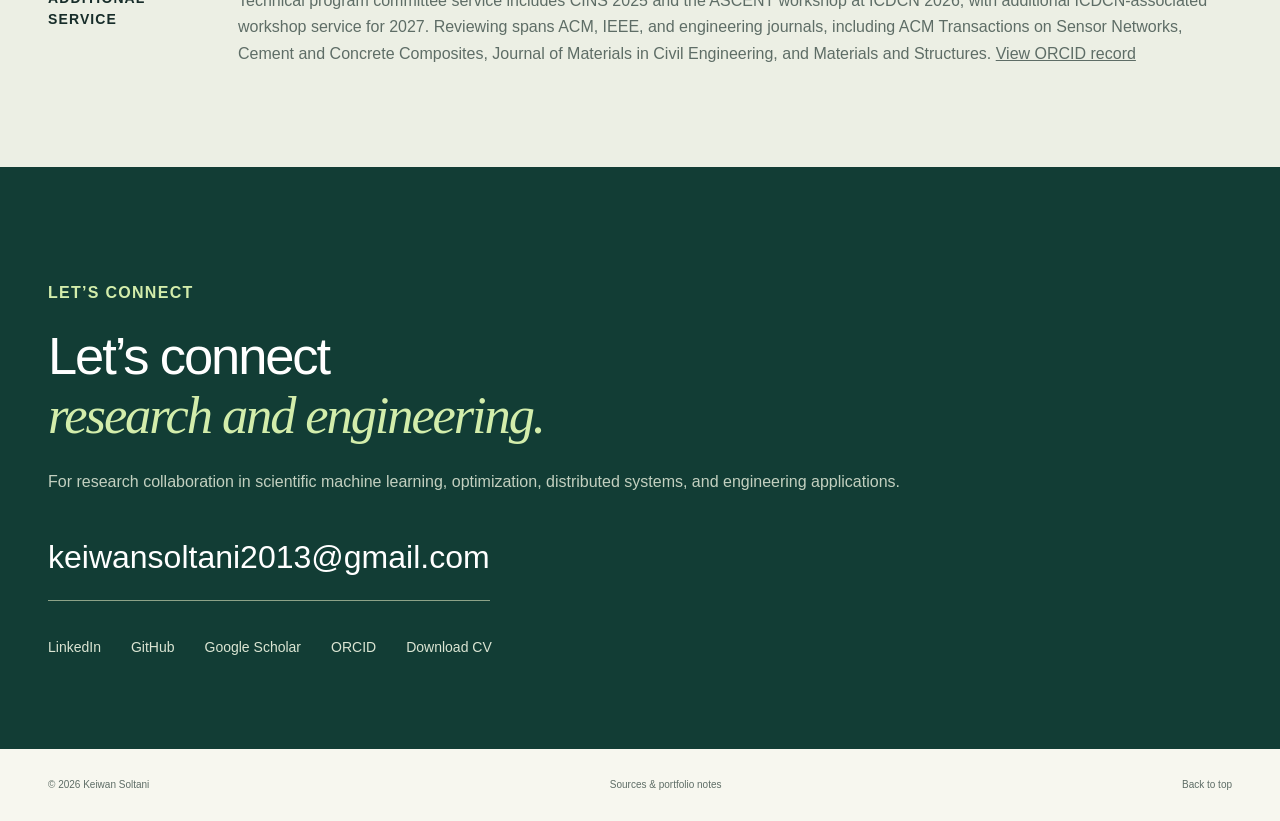
==== commit 2ff67da3: "Add drone flight-test video to portfolio" ====
--- a/index.html
+++ b/index.html
@@ -1,10 +1,10 @@
-<!doctype html><html lang="en"><head><meta charset="utf-8"><meta name="viewport" content="width=device-width,initial-scale=1"><meta name="description" content="Keiwan Soltani — Computer Science Ph.D. researcher specializing in scientific machine learning, optimization, distributed systems, and engineering applications."><meta name="theme-color" content="#123d35"><title>Keiwan Soltani · Scientific Machine Learning & Engineering</title><link rel="icon" href="favicon.svg" type="image/svg+xml"><link rel="stylesheet" href="style.css?v=20261124"></head><body>
+<!doctype html><html lang="en"><head><meta charset="utf-8"><meta name="viewport" content="width=device-width,initial-scale=1"><meta name="description" content="Keiwan Soltani — Computer Science Ph.D. researcher specializing in scientific machine learning, optimization, distributed systems, and engineering applications."><meta name="theme-color" content="#123d35"><title>Keiwan Soltani · Scientific Machine Learning & Engineering</title><link rel="icon" href="favicon.svg" type="image/svg+xml"><link rel="stylesheet" href="style.css?v=20261124-flight"></head><body>
 <a class="skip" href="#main">Skip to content</a><header><a class="brand" href="#home" aria-label="Keiwan Soltani home"><span class="monogram">KS<span>•</span></span><span>Keiwan Soltani</span></a><button id="menu" aria-label="Open navigation" aria-expanded="false" aria-controls="nav">Menu <span>☰</span></button><nav id="nav"><a href="#work">Work</a><a href="#research">Research</a><a href="#about">About</a><a href="#updates">In the field</a><a class="nav-contact" href="#contact">Let’s connect</a></nav></header>
 <main id="main"><section class="hero wrap" id="home"><div class="hero-copy"><p class="eyebrow">SCIENTIFIC MACHINE LEARNING · OPTIMIZATION</p><h1>Machine learning<br>for engineering<br><em>systems.</em></h1><p class="intro">I’m Keiwan Soltani, a Computer Science Ph.D. researcher at Missouri S&amp;T. I develop predictive models, efficient algorithms, and research platforms for engineering applications and networked sensing systems.</p><div class="actions"><a class="button" href="#work">Explore my work </a><a class="button secondary" href="assets/Keiwan_Soltani_CV.pdf?v=20261124" target="_blank">View CV</a></div><div class="affiliation"><span class="small-label">RESEARCH AFFILIATION</span><a href="https://cs.mst.edu/research/labs/crewman/people/students/" target="_blank" rel="noopener">Missouri University of Science and Technology</a><span>CReWMaN Lab · Computer Science</span></div></div><figure class="hero-photo"><img src="assets/drone.jpg" alt="Custom quadcopter on a workbench with Pixhawk flight controller, companion computer, GPS module, and integrated wiring" fetchpriority="high"><figcaption><span>ENGINEERING IN PRACTICE</span><strong>From components to autonomous systems.</strong><a href="#drone">Inside the custom UAV platform</a></figcaption><span class="photo-tag">THE RESEARCH WORKBENCH</span></figure></section>
 <div class="focus-strip"><div class="wrap"><span>RESEARCH &amp; ENGINEERING</span><p>Scientific machine learning</p><i aria-hidden="true">·</i><p>Constrained optimization</p><i aria-hidden="true">·</i><p>Distributed systems</p></div></div>
 <section id="work" class="section wrap"><div class="section-head"><div><p class="eyebrow">SELECTED ENGINEERING</p><h2>Research translated<br><em>into practice.</em></h2></div><p>Predictive modeling, quantitative experimentation, and hardware integration for interdisciplinary engineering research.</p></div>
-<article class="feature-project" id="drone"><div class="project-media"><img src="assets/drone.jpg" alt="Full custom quadcopter assembly on an electronics workbench" loading="lazy"><span class="media-label">CUSTOM UAV PLATFORM</span></div><div class="project-copy"><p class="eyebrow">AUTONOMOUS SYSTEMS / HARDWARE + SOFTWARE</p><h3>Research UAV<br>platforms.</h3><p>I designed, assembled, and configured two drones for research, integrating flight controllers, motors, electronic speed controllers, radio equipment, power systems, and onboard computing.</p><div class="tags"><span>Pixhawk</span><span>Raspberry Pi</span><span>Python</span><span>System integration</span></div><dl class="project-details"><div><dt>The challenge</dt><dd>Make independent hardware and software components operate as one coordinated UAV system.</dd></div><div><dt>My contribution</dt><dd>Hardware assembly, flight-controller configuration, radio calibration, and integration of propulsion, power, and onboard computing.</dd></div><div><dt>The evidence</dt><dd>Original build photographs and a bench-integration video, presented below.</dd></div></dl><a class="inline-link" href="#flight">Watch the drone video</a></div></article>
-<div class="media-grid" id="flight"><figure><video controls playsinline preload="metadata" poster="assets/video-poster.jpg"><source src="assets/drone.mp4" type="video/mp4"><p>Your browser cannot play this clip. <a href="assets/drone.mp4">Download the video</a>.</p></video><figcaption><strong>Drone integration demonstration</strong><span>Bench setup & ground-control interface · 13-second video</span><a href="assets/drone.mp4" download>Download video</a></figcaption></figure><figure><a href="assets/mini-drone.jpg" target="_blank" aria-label="Open detailed photograph of the compact drone"><img src="assets/mini-drone.jpg" alt="Compact quadcopter with exposed circuit boards, motor controllers, power wiring, and four propellers" loading="lazy"></a><figcaption><strong>A closer look at the hardware</strong><span>Second research drone · Original project photograph</span><a href="assets/mini-drone.jpg" target="_blank">View full image</a></figcaption></figure></div>
+<article class="feature-project" id="drone"><div class="project-media"><img src="assets/drone.jpg" alt="Full custom quadcopter assembly on an electronics workbench" loading="lazy"><span class="media-label">CUSTOM UAV PLATFORM</span></div><div class="project-copy"><p class="eyebrow">AUTONOMOUS SYSTEMS / HARDWARE + SOFTWARE</p><h3>Research UAV<br>platforms.</h3><p>I designed, assembled, and configured two drones for research, integrating flight controllers, motors, electronic speed controllers, radio equipment, power systems, and onboard computing.</p><div class="tags"><span>Pixhawk</span><span>Raspberry Pi</span><span>Python</span><span>System integration</span></div><dl class="project-details"><div><dt>The challenge</dt><dd>Make independent hardware and software components operate as one coordinated UAV system.</dd></div><div><dt>My contribution</dt><dd>Hardware assembly, flight-controller configuration, radio calibration, and integration of propulsion, power, and onboard computing.</dd></div><div><dt>The evidence</dt><dd>Original build photographs, a bench-integration demonstration, and flight-test footage, presented below.</dd></div></dl><a class="inline-link" href="#flight">Watch the drone videos</a></div></article>
+<div class="media-grid" id="flight"><figure class="flight-test"><video controls playsinline preload="metadata" poster="assets/drone-flight-poster.jpg" aria-label="Drone flight test" aria-describedby="flight-description" width="720" height="1280"><source src="assets/drone-flight.mp4" type="video/mp4"><p>Your browser cannot play this clip. <a href="assets/drone-flight.mp4">Download the flight-test video</a>.</p></video><figcaption><strong>Drone flight test</strong><span id="flight-description">Outdoor flight &amp; ground-control monitoring · 47-second video · No audio</span><a href="assets/drone-flight.mp4" download>Download flight video</a></figcaption></figure><figure><video controls playsinline preload="metadata" poster="assets/video-poster.jpg"><source src="assets/drone.mp4" type="video/mp4"><p>Your browser cannot play this clip. <a href="assets/drone.mp4">Download the video</a>.</p></video><figcaption><strong>Drone integration demonstration</strong><span>Bench setup & ground-control interface · 13-second video</span><a href="assets/drone.mp4" download>Download video</a></figcaption></figure><figure><a href="assets/mini-drone.jpg" target="_blank" aria-label="Open detailed photograph of the compact drone"><img src="assets/mini-drone.jpg" alt="Compact quadcopter with exposed circuit boards, motor controllers, power wiring, and four propellers" loading="lazy"></a><figcaption><strong>A closer look at the hardware</strong><span>Second research drone · Original project photograph</span><a href="assets/mini-drone.jpg" target="_blank">View full image</a></figcaption></figure></div>
 <div class="project-grid">
 <article class="project-card"><p class="eyebrow">SCIENTIFIC MACHINE LEARNING</p><h3>Predicting material properties</h3><p>Developed and compared neural-network architectures to estimate cementitious-material properties from experimental inputs for an ERDC research collaboration.</p><div class="tags"><span>Neural networks</span><span>Model evaluation</span><span>Streamlit</span></div><details><summary>Project details <span>+</span></summary><p>Investigated architecture selection, prediction accuracy, and model-performance trade-offs for 3D-printed concrete. Deployed a Streamlit application that made trained models accessible to engineering collaborators.</p><p>Contributed to a manuscript on understanding and optimizing neural-network architecture for cementitious materials.</p><p class="note">Data Scientist &amp; AI Specialist · Missouri S&amp;T / ERDC · January 2024–December 2025</p></details><a class="inline-link" href="https://erdcui3dp.streamlit.app/" target="_blank" rel="noopener">Explore prediction application</a></article>
 <article class="project-card"><p class="eyebrow">DISTRIBUTED LEARNING</p><h3>Hardware-adaptive split learning</h3><p>Developed HAAS-Split for UAV-assisted smart farming, selecting neural-network partition points and compression settings under computation, bandwidth, and accuracy constraints.</p><div class="tags"><span>Split learning</span><span>Compression</span><span>Optimization</span></div><details><summary>Research details <span>+</span></summary><p>The research examines how device capabilities and communication limits influence model partitioning and energy use. It extends work on efficient distributed learning in resource-constrained environments.</p><p class="note">HAAS-Split manuscript under review at IEEE Transactions on Sustainable Computing.</p></details><a class="inline-link" href="#manuscripts">View manuscripts under review</a></article>
--- a/style.css
+++ b/style.css
@@ -5,3 +5,8 @@
 /* Research-focused presentation, November 2026 */
 .hero h1{font-size:clamp(3rem,5.05vw,4.5rem);line-height:1.08}.hero .eyebrow{font-size:.875rem;display:block}.eyebrow,.small-label{font-size:.875rem;letter-spacing:.08em}.hero-photo figcaption span,.photo-tag,.media-label,.affiliation .small-label{font-size:.75rem}.affiliation{font-size:.875rem}.button,nav{font-size:.875rem}.focus-strip span{font-size:.75rem}.focus-strip p{font-size:1.15rem}.project-copy>.eyebrow,.project-card .eyebrow,.update-grid .eyebrow{font-size:.875rem}.project-copy>p,.project-card>p,.section-head>p,.field-section p,.pub p,.about-layout>div>p,.update-grid p,.skill-columns p,.timeline p,dd{font-size:1rem}.tags span{font-size:.875rem}.project-copy h3{font-size:2.5rem}.project-card h3{min-height:0}.project-card{gap:0}.project-card details{font-size:1rem}summary,.project-card>.inline-link,.inline-link,.textlinks,.contact-links,.update-grid a{font-size:.875rem}.note,.authors,.pub .authors{font-size:.8125rem}.pub .eyebrow,.pub-year span{font-size:.875rem}.media-grid figcaption{font-size:.875rem}.media-grid figcaption a{font-size:.875rem}.field-facts p{font-size:.875rem}.education p{font-size:1rem}.education span,.timeline article>span{font-size:.8125rem}.about-layout .location{font-size:.875rem}.contact-section p{font-size:1rem}.service-note{align-items:flex-start}.service-note p{font-size:1rem}.service-note .small-label{font-size:.875rem}.service-note .small-label{white-space:normal;min-width:145px}.capabilities{grid-template-columns:1fr 2fr}.capabilities h2{font-size:2.4rem}.skill-columns{grid-template-columns:repeat(3,minmax(0,1fr))}.skill-columns h3{line-height:1.3}.skill-columns p{line-height:1.8}.about-layout h2{font-size:2.7rem}.earlier-publications{border-block:1px solid var(--line);margin-top:35px;padding-bottom:8px}.earlier-publications summary{padding:20px 0}.earlier-publications article{padding:18px 0}.earlier-publications h3{font-size:1.3rem;line-height:1.4;margin:8px 0}.earlier-publications p{font-size:.9375rem}.earlier-publications>.inline-link{margin:12px 0 20px}.manuscripts{margin-top:64px}.subsection-head h3{font-size:2rem}.subsection-head>p:last-child{font-size:.875rem;margin-top:12px}.manuscript-grid{display:grid;grid-template-columns:repeat(2,minmax(0,1fr));gap:0 36px;margin-top:28px}.manuscript-grid article{border-top:1px solid var(--line);padding:24px 0}.manuscript-grid h4{font-size:1.3rem;line-height:1.4;letter-spacing:-.02em;margin:14px 0}.manuscript-grid .authors{font-size:.8125rem}.review-status{font-size:.8125rem;color:var(--green);line-height:1.5}.research-directions{margin-top:38px;border-left:3px solid #72916b;padding:6px 0 6px 26px;max-width:970px}.research-directions h3{font-size:1.65rem;line-height:1.3;margin-bottom:18px}.research-directions>p:last-child{font-size:1rem}.teaching{border-top:1px solid #cbd4c1;margin-top:42px;padding-top:32px}.teaching>h3{font-size:1.5rem;margin-bottom:25px}.teaching-grid{display:grid;grid-template-columns:repeat(3,minmax(0,1fr));gap:32px}.teaching-grid .small-label{font-size:.75rem}.teaching-grid h4{font-size:1.25rem;line-height:1.3;margin:12px 0}.teaching-grid p{font-size:1rem}.honors{grid-column:1/-1;border-top:1px solid var(--line);padding-top:28px}.honors h3{font-size:1.5rem;margin-bottom:18px}.honors p{max-width:920px}.source-intro{max-width:900px;margin:30px 0}.contact-section h2{font-size:clamp(2.2rem,4.1vw,3.5rem)}
 @media(max-width:1100px){.capabilities{grid-template-columns:1fr}.field-layout{gap:45px}.focus-strip .wrap{flex-wrap:wrap;justify-content:center}.focus-strip span{width:100%;text-align:center}}@media(max-width:760px){.hero h1{font-size:clamp(2.5rem,8.5vw,3.8rem)}.hero .eyebrow{font-size:.8125rem}.section-head>p{max-width:none}.project-copy h3{font-size:2.1rem}.manuscript-grid,.teaching-grid,.skill-columns{grid-template-columns:1fr}.about-layout h2{font-size:2.2rem}.field-facts p{max-width:190px}.focus-strip p{font-size:1rem}.service-note .small-label{display:block;margin-bottom:12px}.contact-links{gap:20px}.email{font-size:1.05rem}.research-directions{padding-left:18px}.contact-section h2{font-size:2rem}}@media(max-width:420px){.hero h1{font-size:10vw}.hero .eyebrow{font-size:.75rem}.field-facts strong{font-size:2rem;min-width:75px}.field-facts p{font-size:.8125rem}.email{font-size:.95rem}.brand{font-size:.8125rem}}
+
+/* Flight-test footage keeps its full portrait frame. */
+.media-grid .flight-test{grid-column:1/-1}
+.media-grid .flight-test video{height:min(56vw,520px);object-fit:contain}
+@media(max-width:760px){.media-grid .flight-test{grid-column:auto}.media-grid .flight-test video{height:auto;max-height:520px;min-height:0;aspect-ratio:9/16}}
